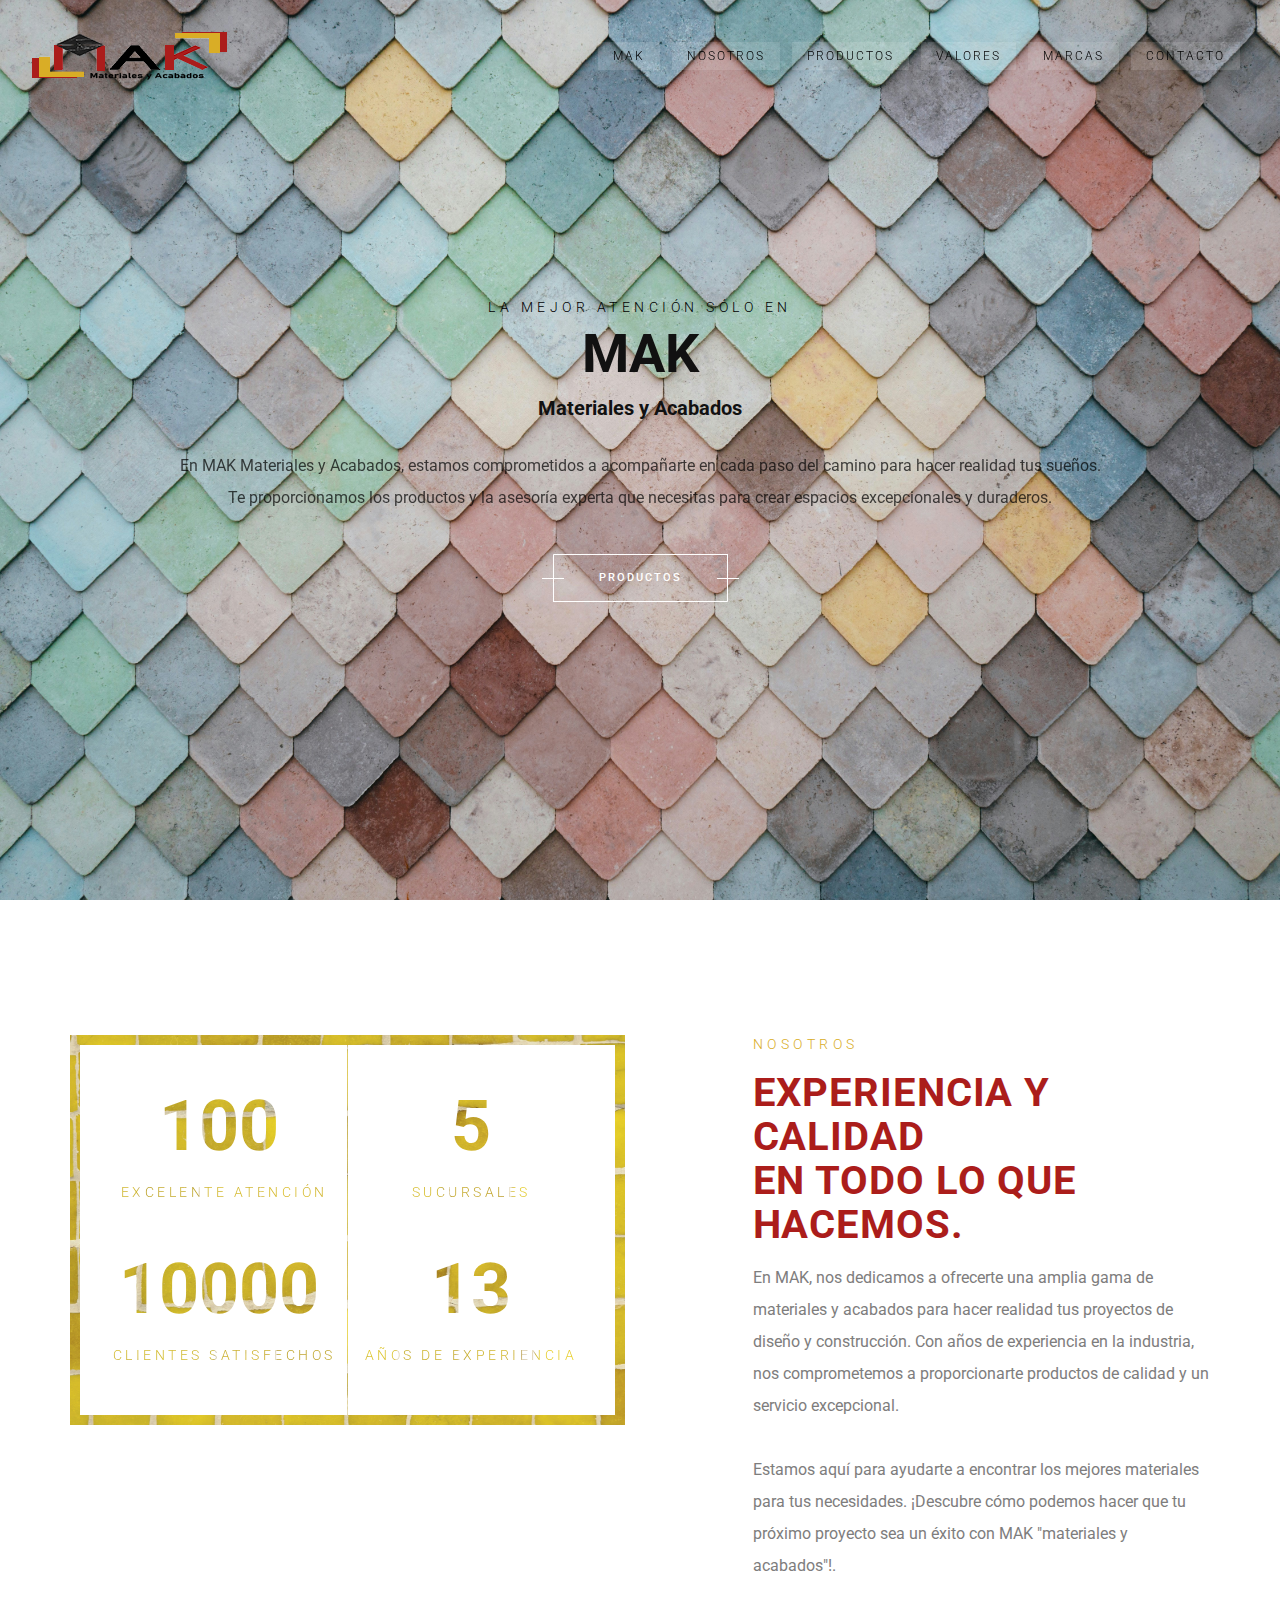
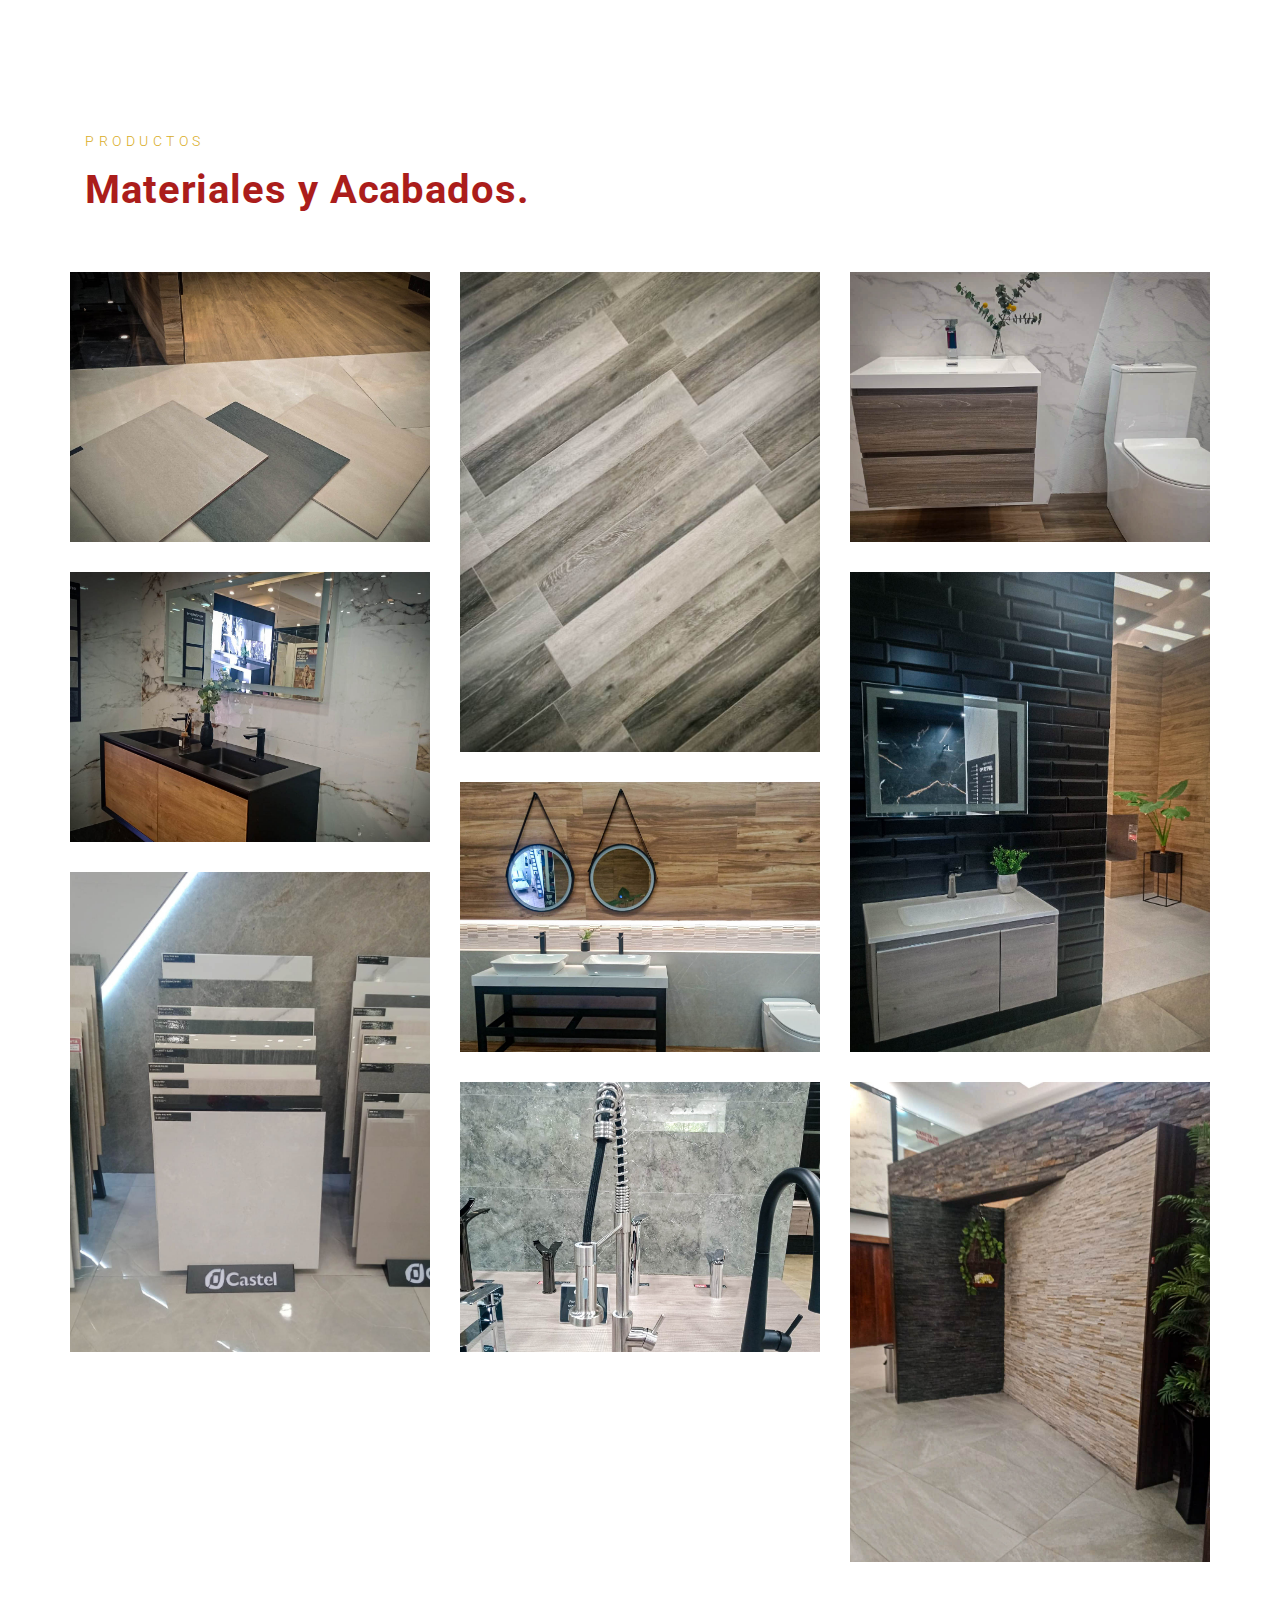
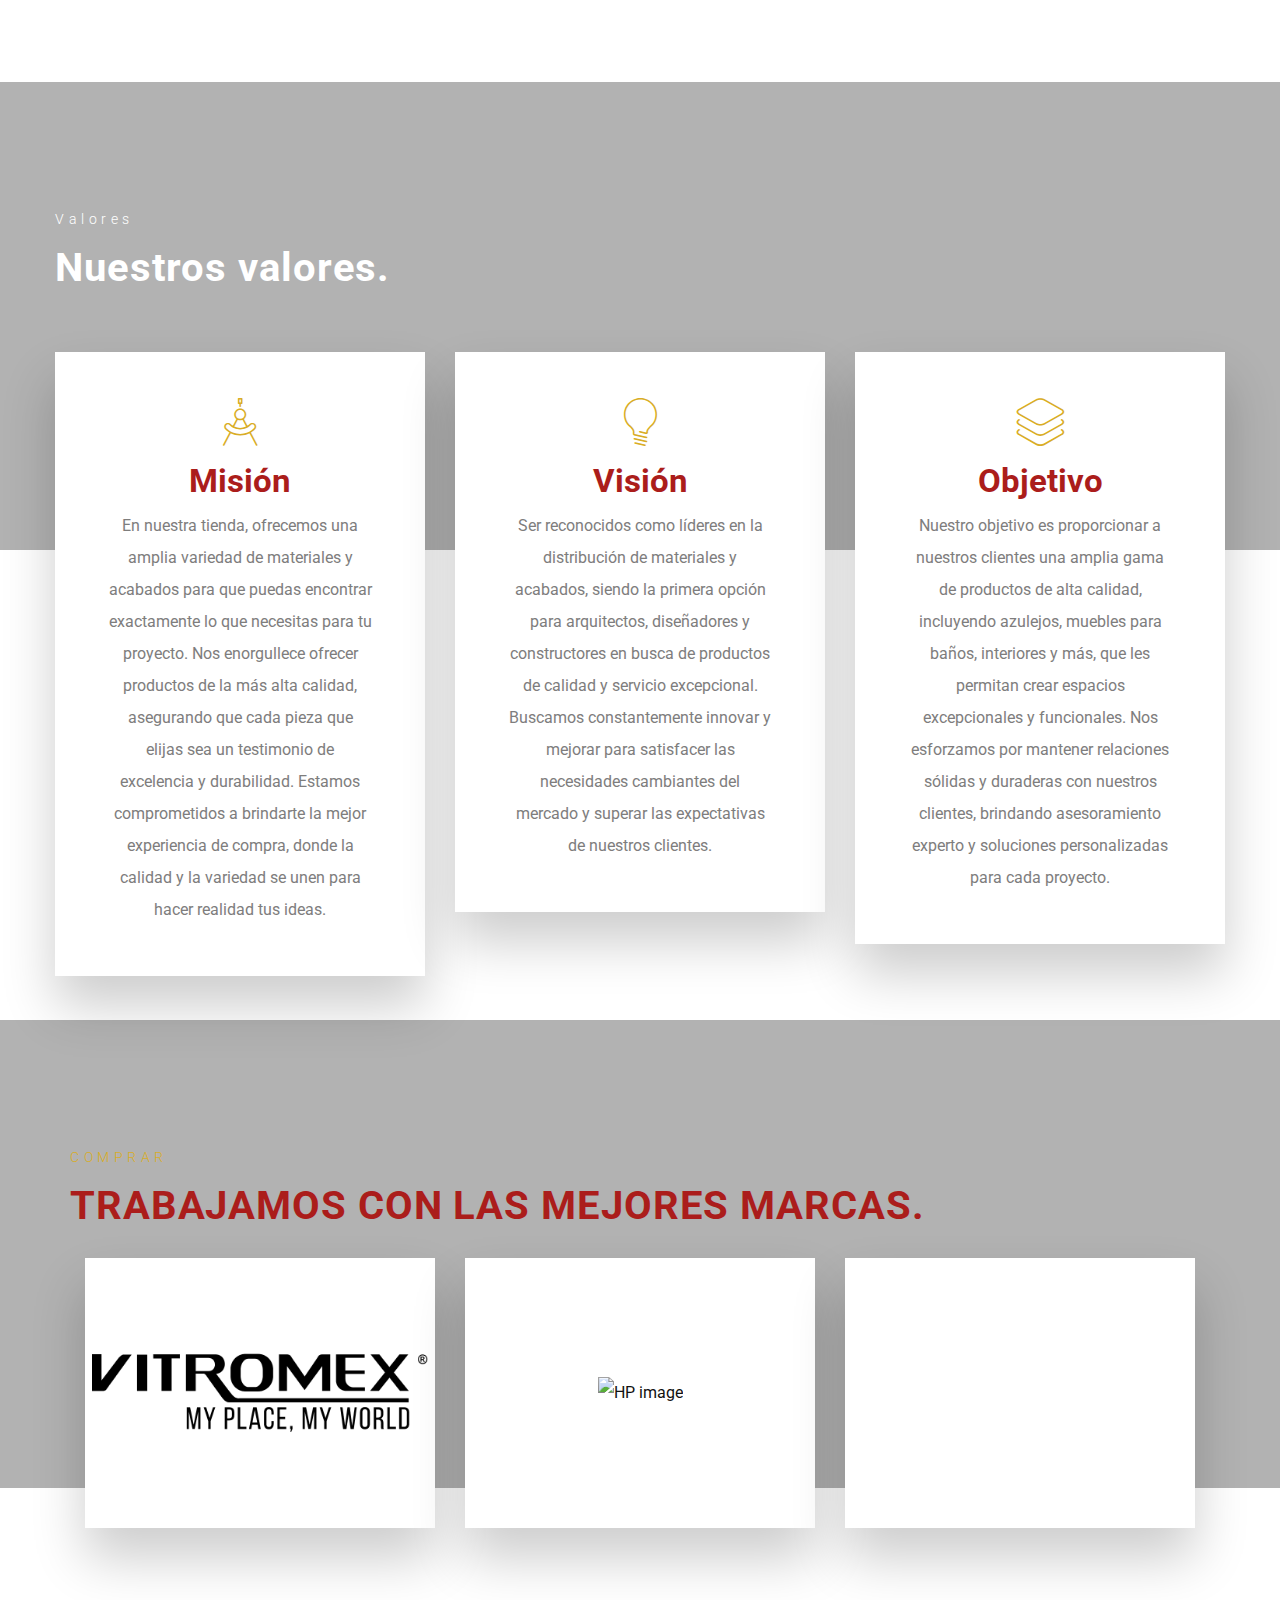
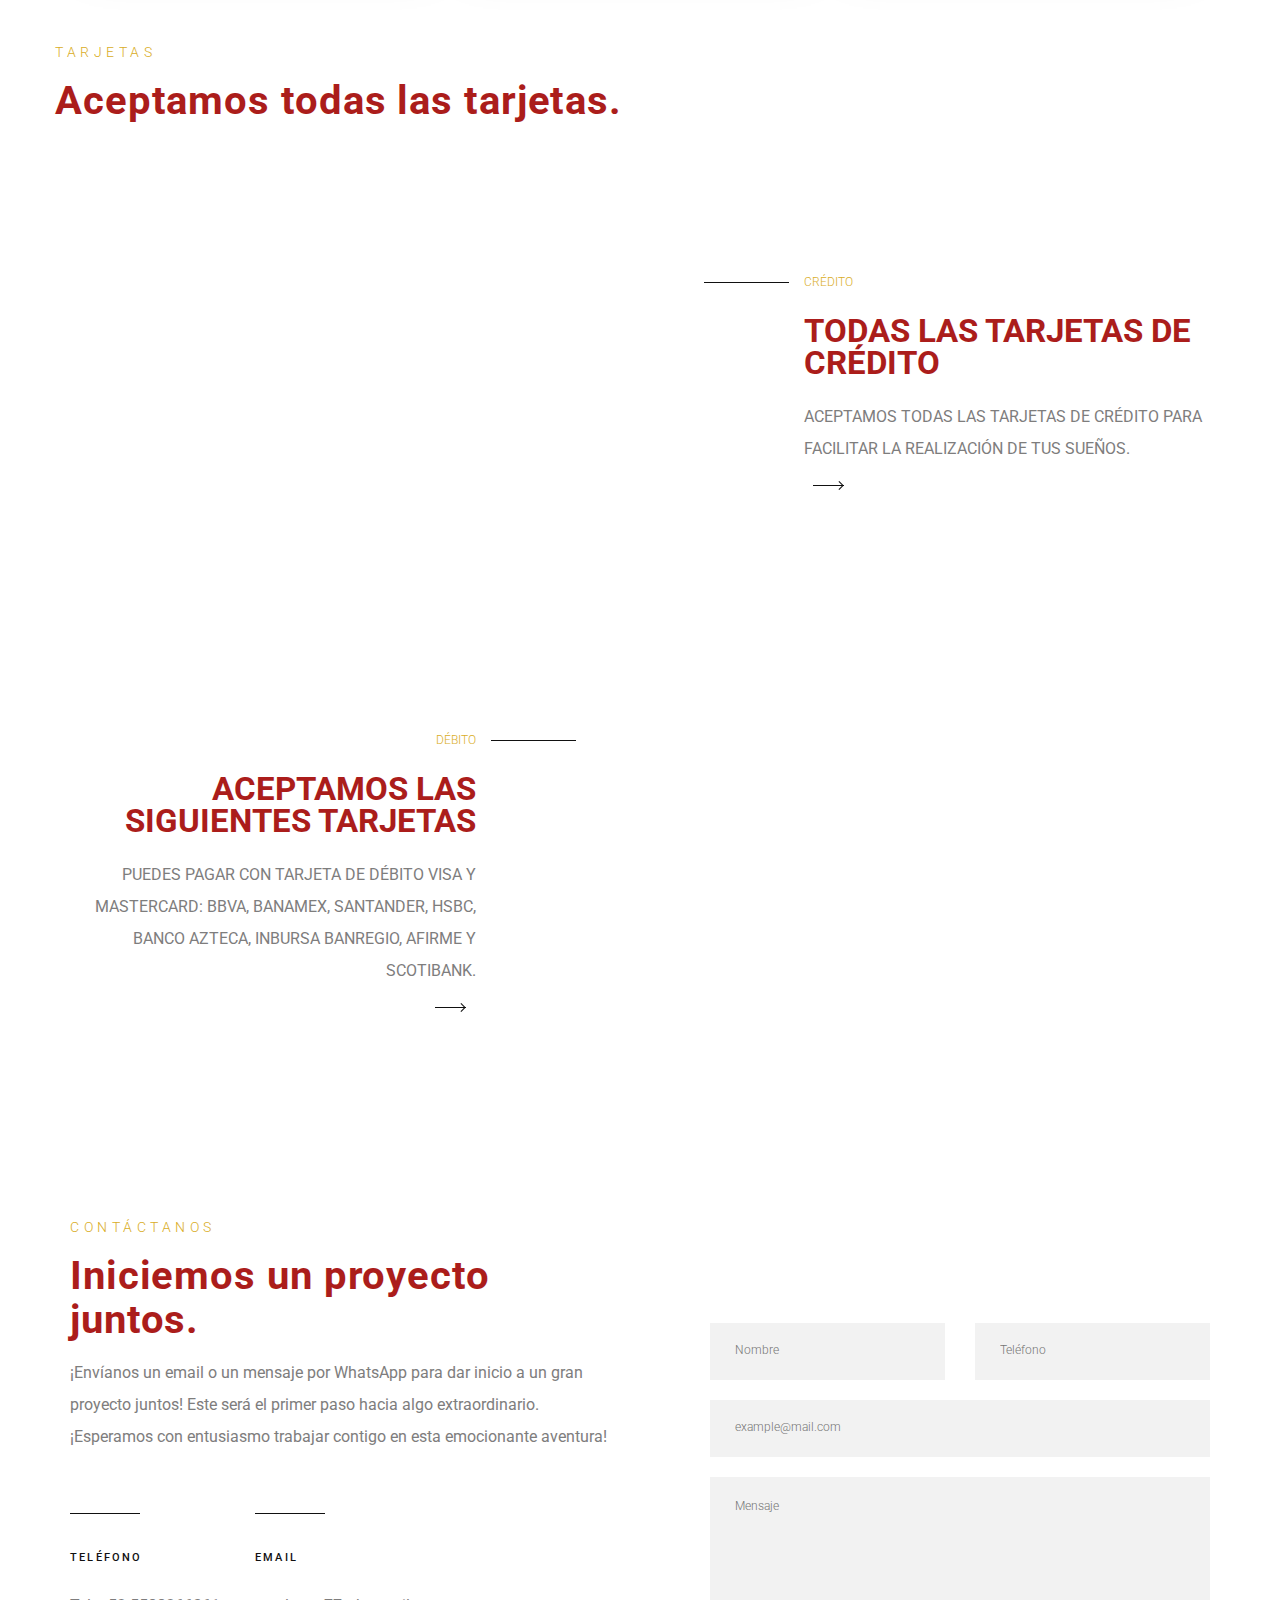
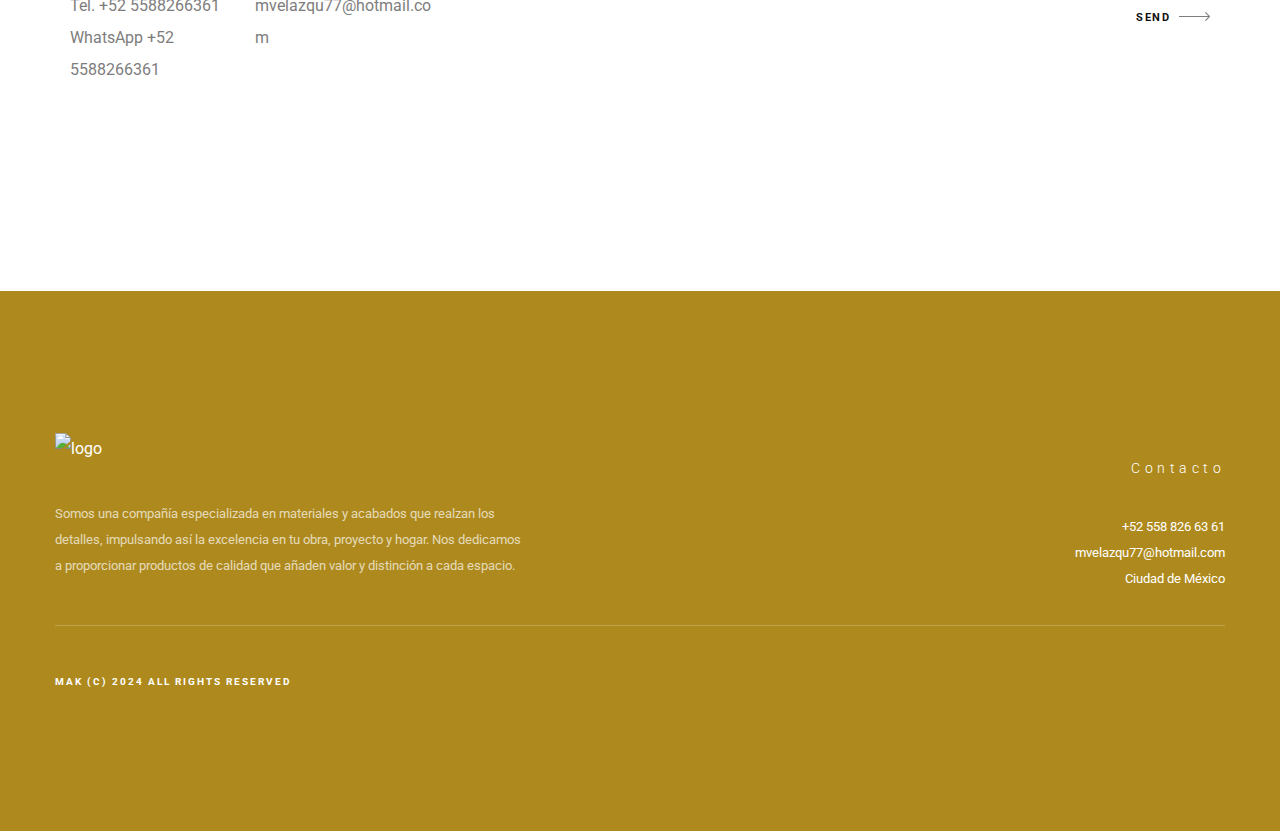
==== index.html @ 2cfd5d4b "contacto" ====
<!DOCTYPE html>
<html lang="en">

<head>
    <meta charset="utf-8" />
    <meta http-equiv="X-UA-Compatible" content="IE=edge">
    <title>MAK &#8211; Materiales y Acabados </title>
    <meta name="viewport" content="width=device-width, initial-scale=1">
    <meta name="format-detection" content="telephone=no" />
    <link rel="icon" href="img/logo32x32.ico" type="image/x-icon">

    <link rel="stylesheet" href="https://fonts.googleapis.com/css?family=Roboto:100,300,400,500,700">
    <link rel="stylesheet" href="css/swiper.min.css">
    <link rel="stylesheet" href="css/slick.min.css">
    <link rel="stylesheet" href="css/magnific-popup.css">
    <link rel="stylesheet" href="font-awesome/css/font-awesome.min.css">
    <link rel="stylesheet" href="css/et-line-font.css">
    <link rel="stylesheet" href="css/before-after.min.css">
    <link rel="stylesheet" href="css/bootstrap.min.css">
    <link rel="stylesheet" href="css/unit-test.css">
    <link rel="stylesheet" href="css/style.css?v=9">

</head>

<body>

    <!--PRELOADER-->
    <div class="prague-loader">
        <div class="prague-loader-wrapper">
            <div class="prague-loader-bar">
                MAK
            </div>
        </div>
    </div>
    <!--/PRELOADER-->

    <!--HEADER-->
    <header class="prague-header simple sticky-menu sticky-mobile-menu dark ">

        <div class="prague-logo">
            <a href="index.html">
                <img src="img/logo.png" class="image_logo" alt="logo image" /> </a>
        </div>

        <div class="prague-header-wrapper">

            <div class="prague-navigation">
                <div class="pargue-navigation-wrapper">
                    <div class="prague-navigation-inner">


                        <nav>
                            <ul class="main-menu">
                                <li id="menu-item-2317" class="menu-item menu-item-type-custom menu-item-object-custom current-menu-ancestor current-menu-parent menu-item-has-children"><a
                                        href="index.html">MAK</a>
                                    
                                </li>
                                <li id="menu-item-2310" class="menu-item menu-item-type-custom menu-item-object-custom menu-item-has-children "><a
                                        href="#nosotros">Nosotros</a>
                                    
                                </li>
                                <li id="menu-item-2311" class="menu-item menu-item-type-custom menu-item-object-custom menu-item-has-children "><a
                                        href="#productos">Productos</a>
                                    
                                </li>
                                <li id="menu-item-2316" class="menu-item menu-item-type-custom menu-item-object-custom menu-item-has-children"><a
                                        href="#valores">Valores</a>
                                    
                                </li>
                                <li id="menu-item-2433" class="menu-item menu-item-type-post_type menu-item-object-page menu-item-has-children "><a
                                        href="#marcas">Marcas</a>
                                    
                                </li>
                                <li id="menu-item-2445" class="menu-item menu-item-type-post_type menu-item-object-page menu-item-has-children "><a
                                        href="#contacto">Contacto</a>
                                    
                                </li>
                            </ul>
                        </nav>

                    </div>
                </div>
            </div>


            <!-- mobile icon -->
            <div hidden class="prague-nav-menu-icon">
                <a href="#">
                    <i></i>
                </a>
            </div>


           

        </div>
    </header>
    <!-- END HEADER -->

    <!--/MAIN BODY-->
    <div class="container-fluid no-padd">
        <div class="col-xs-12 no-padd">
            <div class="container-fluid top-banner no-padd  big fullheight light">

                <img src="img/Azulejos/Reveladas/a1.jpg" class="s-img-switch">
                
                <div class="content">
                    <div class="prague-svg-animation-text"></div>
                    <div class="subtitle" style="color: #000; background-color: (255,255,255,.07);">LA MEJOR ATENCIÓN SÓLO EN</div>
                    
                        
                        <h1>MAK</h1>                        
                        <h4>Materiales y Acabados</h4>
                    <div class="description">
                        <p style="color: #000;">
                            En MAK Materiales y Acabados, estamos comprometidos a acompañarte en cada paso del camino para hacer realidad tus sueños.</p>
                        <p style="color: #000;">Te proporcionamos los productos y 
                            la asesoría experta que necesitas para crear espacios excepcionales y duraderos.</p>
                    </div>
                    <a href="#productos" class="a-btn creative" target=" _blank">
                        <span class="a-btn-line "></span>PRODUCTOS</a>
                </div>
                <div class="top-banner-cursor"></div>
            </div>
        </div>
    </div>

    <div id="nosotros" class="container no-padd">
        <div class="row-fluid  margin-lg-70t">
            <div class="wpb_column vc_column_container no-padd col-sm-10 col-lg-6 col-md-offset-0 col-md-6 col-sm-offset-1 col-xs-12  margin-lg-65t margin-sm-0t">
                <div class="vc_column-inner no-padd-md">
                    <div class="prague-counter  multi_item no-figure">

                        <div class="figures ">
                            <!-- triangle -->
                        </div>

                        <div class="counter-outer" style="padding:10px;">

                            <img src="img/Azulejos/amarillo.jpg" alt="numbers photo" class="prague-counter-img s-img-switch">

                            <div class="numbers">
                                <svg>
                                    <defs>
                                        <mask id="coming_mask_0" x="0" y="0">
                                            <rect class="coming-alpha" x="0" y="0" width="100%" height="100%"></rect>
                                            <text class="count number" x="52%" y="47%" text-anchor="middle"
                                                alignment-baseline="middle">100</text>
                                            <text class="count title" x="54%" y="80%" text-anchor="middle"
                                                alignment-baseline="middle">EXCELENTE ATENCIÓN</text>
                                        </mask>
                                    </defs>
                                    <rect style="-webkit-mask: url(#coming_mask_0); mask: url(#coming_mask_0);" class="base"
                                        x="0" y="0" width="100%" height="100%"></rect>
                                </svg>
                                <svg>
                                    <defs>
                                        <mask id="coming_mask_1" x="0" y="0">
                                            <rect class="coming-alpha" x="0" y="0" width="100%" height="100%"></rect>
                                            <text class="count number" x="46%" y="47%" text-anchor="middle"
                                                alignment-baseline="middle">5</text>
                                            <text class="count title" x="46%" y="80%" text-anchor="middle"
                                                alignment-baseline="middle">SUCURSALES</text>
                                        </mask>
                                    </defs>
                                    <rect style="-webkit-mask: url(#coming_mask_1); mask: url(#coming_mask_1);" class="base"
                                        x="0" y="0" width="100%" height="100%"></rect>
                                </svg>
                                <svg>
                                    <defs>
                                        <mask id="coming_mask_2" x="0" y="0">
                                            <rect class="coming-alpha" x="0" y="0" width="100%" height="100%"></rect>
                                            <text class="count number" x="52%" y="35%" text-anchor="middle"
                                                alignment-baseline="middle">10000</text>
                                            <text class="count title" x="54%" y="68%" text-anchor="middle"
                                                alignment-baseline="middle">CLIENTES SATISFECHOS</text>
                                        </mask>
                                    </defs>
                                    <rect style="-webkit-mask: url(#coming_mask_2); mask: url(#coming_mask_2);" class="base"
                                        x="0" y="0" width="100%" height="100%"></rect>
                                </svg>
                                <svg>
                                    <defs>
                                        <mask id="coming_mask_3" x="0" y="0">
                                            <rect class="coming-alpha" x="0" y="0" width="100%" height="100%"></rect>
                                            <text class="count number" x="46%" y="35%" text-anchor="middle"
                                                alignment-baseline="middle">13</text>
                                            <text class="count title" x="46%" y="68%" text-anchor="middle"
                                                alignment-baseline="middle">AÑOS DE EXPERIENCIA</text>
                                        </mask>
                                    </defs>
                                    <rect style="-webkit-mask: url(#coming_mask_3); mask: url(#coming_mask_3);" class="base"
                                        x="0" y="0" width="100%" height="100%"></rect>
                                </svg>


                            </div>

                        </div>
                    </div>
                </div>
            </div>
            <div class="no-padd  padding-sm-60b col-sm-12 col-lg-offset-1 col-lg-5 col-md-offset-0 col-md-6 col-xs-12  margin-sm-20t">
                <div class="vc_column-inner no-padd-md">
                    <div class="heading  left dark">

                        <div class="subtitle" style="color: #d9ad26;">NOSOTROS</div>
                        <h2 class="title" style="color: #ab1d1b;">EXPERIENCIA Y CALIDAD<br />
                            EN TODO LO QUE HACEMOS.</h2>
                        <div class="content ">
                            <p>En MAK, nos dedicamos a ofrecerte una amplia gama de materiales y 
                                acabados para hacer realidad tus proyectos de diseño y construcción. 
                                Con años de experiencia en la industria, nos comprometemos a proporcionarte productos de calidad y un servicio excepcional. 
                            </p>
                            <p>Estamos aquí para ayudarte a encontrar los mejores materiales para tus necesidades. 
                                ¡Descubre cómo podemos hacer que tu próximo proyecto sea un éxito con 
                                MAK "materiales y acabados"!.</p>
                        </div>
                    </div>
                    
                    
                </div>
            </div>
        </div>
        <div class="row-fluid  margin-lg-55t no-padd-md">
            <div class=" margin-lg-55t col-sm-12 margin-lg-30b ">
                <div class=" no-padd">
                    <div class="heading  left dark">

                        <div class="subtitle" style="color: #d9ad26;">PRODUCTOS</div>
                        <h2 class="title" style="color: #ab1d1b;">Materiales y Acabados.</h2>
                    </div>
                </div>
            </div>
        </div>
        <div  class="row-fluid  margin-lg-35t margin-sm-20t">
            <div class="wpb_column vc_column_container col-sm-12 no-padd">
                <div class="vc_column-inner ">
                    <div data-unique-key="14ad5b356d917aa464e6341724c17a46" class="js-load-more" data-start-page="1"
                        data-max-page="4" data-next-link="creative-banner/page/2.html">
                        <div class="row prague_masonry prague_count_col3 prague_gap_col15  no-footer-content prague-load-wrapper"
                            data-columns="prague_count_col3" data-gap="prague_gap_col15">
                            <div class="portfolio-item-wrapp">
                                <div class="portfolio-item">
                                    <div id="productos" class="project-masonry-wrapper">
                                        <a class="project-masonry-item-img-link" href="" target="_self">

                                            <img width="768" height="492" src="img/Azulejos/Reveladas/2.jpg"
                                                class="s-img-switch wp-post-image" alt="yabroudi-villa image"
                                                data-s-hidden="true" data-s-sibling="true" />
                                            <div class="project-masonry-item-img"></div>

                                            <div class="project-masonry-item-content">

                                                <h4 class="project-masonry-item-title">Azulejos</h4>
                                                <div class="project-masonry-item-category">Vitromex</div>

                                            </div>
                                        </a>
                                    </div>
                                </div>
                            </div>
                            <div class="portfolio-item-wrapp column_paralax">
                                <div class="portfolio-item">
                                    <div class="project-masonry-wrapper">
                                        <a class="project-masonry-item-img-link" href="" target="_self">

                                            <img width="768" height="512" src="img/Azulejos/Reveladas/5.jpg"
                                                class="s-img-switch wp-post-image" alt="yabroudi-villa-2" data-s-hidden="true"
                                                data-s-sibling="true" />
                                            <div class="project-masonry-item-img"></div>

                                            <div class="project-masonry-item-content">

                                                <h4 class="project-masonry-item-title">Piso</h4>
                                                <div class="project-masonry-item-category">Vitromex</div>

                                            </div>
                                        </a>
                                    </div>
                                </div>
                            </div>
                            <div class="portfolio-item-wrapp">
                                <div class="portfolio-item">
                                    <div class="project-masonry-wrapper">
                                        <a class="project-masonry-item-img-link" href=""
                                            target="_self">

                                            <img width="768" height="461" src="img/Azulejos/Reveladas/7.jpg"
                                                class="s-img-switch wp-post-image" alt="velinston-apartments image"
                                                data-s-hidden="true" data-s-sibling="true" />
                                            <div class="project-masonry-item-img"></div>

                                            <div class="project-masonry-item-content">

                                                <h4 class="project-masonry-item-title">Muebles</h4>
                                                <div class="project-masonry-item-category">Daltile México</div>

                                            </div>
                                        </a>
                                    </div>
                                </div>
                            </div>
                            <div class="portfolio-item-wrapp">
                                <div class="portfolio-item">
                                    <div class="project-masonry-wrapper">
                                        <a class="project-masonry-item-img-link" href="" target="_self">

                                            <img width="768" height="450" src="img/Azulejos/Reveladas/11.jpg"
                                                class="s-img-switch wp-post-image" alt="veilstone-house image"
                                                data-s-hidden="true" data-s-sibling="true" />
                                            <div class="project-masonry-item-img"></div>

                                            <div class="project-masonry-item-content">

                                                <h4 class="project-masonry-item-title">Loseta Pared</h4>
                                                <div class="project-masonry-item-category">Daltile México</div>

                                            </div>
                                        </a>
                                    </div>
                                </div>
                            </div>
                            <div class="portfolio-item-wrapp column_paralax">
                                <div class="portfolio-item">
                                    <div class="project-masonry-wrapper">
                                        <a class="project-masonry-item-img-link" href=""
                                            target="_self">

                                            <img width="768" height="697" src="img/Azulejos/Reveladas/22.jpg"
                                                class="s-img-switch wp-post-image" alt="tycoon-office-interior-design image"
                                                data-s-hidden="true" data-s-sibling="true" />
                                            <div class="project-masonry-item-img"></div>

                                            <div class="project-masonry-item-content">

                                                <h4 class="project-masonry-item-title">Muebles baño</h4>
                                                <div class="project-masonry-item-category">Castel</div>
                                            </div>
                                        </a>
                                    </div>
                                </div>
                            </div>
                            <div class="portfolio-item-wrapp">
                                <div class="portfolio-item">
                                    <div class="project-masonry-wrapper">
                                        <a class="project-masonry-item-img-link" href="" target="_self">

                                            <img width="768" height="419" src="img/Azulejos/Reveladas/30.jpg"
                                                class="s-img-switch wp-post-image" alt="stone-krow-house image"
                                                data-s-hidden="true" data-s-sibling="true" />
                                            <div class="project-masonry-item-img"></div>

                                            <div class="project-masonry-item-content">

                                                <h4 class="project-masonry-item-title">Muebles baño</h4>
                                                <div class="project-masonry-item-category">Castel</div>

                                            </div>
                                        </a>
                                    </div>
                                </div>
                            </div>
                            <div class="portfolio-item-wrapp">
                                <div class="portfolio-item">
                                    <div class="project-masonry-wrapper">
                                        <a class="project-masonry-item-img-link" href="" target="_self">

                                            <img width="768" height="457" src="img/Azulejos/Reveladas/28.jpg"
                                                class="s-img-switch wp-post-image" alt="seascape-villa-3 image"
                                                data-s-hidden="true" data-s-sibling="true" />
                                            <div class="project-masonry-item-img"></div>

                                            <div class="project-masonry-item-content">

                                                <h4 class="project-masonry-item-title">Loseta</h4>
                                                <div class="project-masonry-item-category">Vitromex</div>

                                            </div>
                                        </a>
                                    </div>
                                </div>
                            </div>
                            <div class="portfolio-item-wrapp column_paralax">
                                <div class="portfolio-item">
                                    <div class="project-masonry-wrapper">
                                        <a class="project-masonry-item-img-link" href="" target="_self">

                                            <img width="768" height="512" src="img/Azulejos/Reveladas/27.jpg"
                                                class="s-img-switch wp-post-image" alt="seascape-villa image"
                                                data-s-hidden="true" data-s-sibling="true" />
                                            <div class="project-masonry-item-img"></div>

                                            <div class="project-masonry-item-content">

                                                <h4 class="project-masonry-item-title">Loseta</h4>
                                                <div class="project-masonry-item-category">Castel</div>

                                            </div>
                                        </a>
                                    </div>
                                </div>
                            </div>
                            <div class="portfolio-item-wrapp">
                                <div class="portfolio-item">
                                    <div class="project-masonry-wrapper">
                                        <a class="project-masonry-item-img-link" href="" target="_self">

                                            <img width="768" height="534" src="img/Azulejos/Reveladas/31.jpg"
                                                class="s-img-switch wp-post-image" alt="seascape-villa-2 image"
                                                data-s-hidden="true" data-s-sibling="true" />
                                            <div class="project-masonry-item-img"></div>

                                            <div class="project-masonry-item-content">

                                                <h4 class="project-masonry-item-title">Llaves</h4>
                                                <div class="project-masonry-item-category">Castel</div>

                                            </div>
                                        </a>
                                    </div>
                                </div>
                            </div>
                        </div>
                    </div>
                </div>
            </div>
        </div>
    </div>

    <div id="valores" class="row-fluid row-no-padding margin-lg-90t margin-xs-15t">
        <div class="no-padd col-sm-12 ">
            <div class="column-inner ">
                <div class="prague-shortcode-parent ">
                    <div class="prague-shortcode-parent-img">
                        <span class="overlay"></span>
                        <img src="#" data-lazy-src="img/Azulejos/bbb.jpg" class="s-img-switch"
                            alt="middle-banner image" />
                    </div>

                    <div class="prague-shortcode-content-wrapp">
                        <div class="prague-shortcode-heading  light left">
                            <div class="parent-subtitle" >Valores</div>

                            <h2 class="parent-title">Nuestros valores.</h2>
                        </div>

                        <div data-unique-key="0bf3c8aa9017e52dd041b7e2c3327621" class="js-load-more" data-start-page="1"
                            data-max-page="2" data-next-link="onepage-home.html">
                            <div class="row prague_services prague_count_col3 prague_gap_col15  no-footer-content prague-load-wrapper"
                                data-columns="prague_count_col3" data-gap="prague_gap_col15">
                                <div class="portfolio-item-wrapp prague_filter_class">
                                    <div class="portfolio-item">

                                        <div class="prague-services-wrapper">
                                            <span style="color: #d9ad26;" class="services-item-icon icon-circle-compass"></span>

                                            <h3 class="services-item-title" style="color: #ab1d1b;">Misión</h3>
                                            <div class="services-item-description">
                                                <p>En nuestra tienda, ofrecemos una amplia variedad de materiales y acabados 
                                                    para que puedas encontrar exactamente lo que necesitas para tu proyecto. 
                                                    Nos enorgullece ofrecer productos de la más alta calidad, asegurando que cada pieza que 
                                                    elijas sea un testimonio de excelencia y durabilidad. Estamos comprometidos a brindarte 
                                                    la mejor experiencia de compra, donde la calidad y la variedad se unen para hacer realidad tus ideas.</p>
                                            </div>

                                            

                                        </div>

                                    </div>
                                </div>
                                <div class="portfolio-item-wrapp prague_filter_class  p_f_f9e81a7 column_paralax">
                                    <div class="portfolio-item">

                                        <div class="prague-services-wrapper">
                                            <span style="color: #d9ad26;" class="services-item-icon icon-lightbulb"></span>

                                            <h3 class="services-item-title" style="color: #ab1d1b;">Visión</h3>
                                            <div class="services-item-description">
                                                <p>Ser reconocidos como líderes en la distribución de materiales y acabados, siendo la 
                                                    primera opción para arquitectos, diseñadores y constructores en busca de productos de 
                                                    calidad y servicio excepcional. Buscamos constantemente innovar y mejorar para satisfacer 
                                                    las necesidades cambiantes del mercado y superar las expectativas de nuestros clientes.</p>
                                            </div>

                                            

                                        </div>

                                    </div>
                                </div>
                                <div class="portfolio-item-wrapp prague_filter_class  p_f_f9e81a7">
                                    <div class="portfolio-item">

                                        <div class="prague-services-wrapper">
                                            <span style="color: #d9ad26;" class="services-item-icon icon-layers"></span>

                                            <h3 class="services-item-title" style="color: #ab1d1b;">Objetivo</h3>
                                            <div class="services-item-description">
                                                <p>Nuestro objetivo es proporcionar a nuestros clientes una amplia gama de 
                                                    productos de alta calidad, incluyendo azulejos, muebles para baños, interiores 
                                                    y más, que les permitan crear espacios excepcionales y funcionales. Nos esforzamos 
                                                    por mantener relaciones sólidas y duraderas con nuestros clientes, brindando 
                                                    asesoramiento experto y soluciones personalizadas para cada proyecto.</p>
                                            </div>

                                            

                                        </div>

                                    </div>
                                </div>
                            </div>


                        </div>
                    </div>

                </div>
            </div>
        </div>
    </div>


    <div  class="row-fluid row-no-padding  margin-lg-105t margin-sm-50t margin-md-0b">
        <div class="col-sm-12 no-padd">
            <div class="column-inner">
                <div id="marcas" class="prague-shortcode-parent ">
                    <div class="prague-shortcode-parent-img">
                        <span class="overlay"></span>
                        <img src="#" data-lazy-src="img/Azulejos/final.jpg" class="s-img-switch"
                            alt="" />
                    </div>

                    <div  class="prague-shortcode-content-wrapp vc_column-inner no-padd-small no-padd-md">
                        <div class="prague-shortcode-heading  light left">
                            <div class="parent-subtitle " style="color: #d9ad26;">COMPRAR</div>

                            <h2 class="parent-title" style="color: #ab1d1b;">TRABAJAMOS CON LAS MEJORES MARCAS.</h2>
                        </div>

                        <div class="row-fluid ">
                            <div class="col-sm-6 col-md-4 no-padd-small">
                                <div class="prague-clients-wrapper ">
                                    <img class="prague-clients-logo" src="img/Azulejos/Reveladas/vitromex.png" alt="">
                                    <div class="prague-clients-overlay"></div>
                                    <div class="vertical-align prague-clients-link">
                                        
                                    </div>
                                </div>
                            </div>
                            <div class="col-sm-6 col-md-4 no-padd-small">
                                <div class="prague-clients-wrapper ">
                                    <img class="prague-clients-logo" src="#" data-lazy-src="img/Azulejos/Reveladas/logoD.jpg"
                                        alt="HP image">
                                    <div class="prague-clients-overlay"></div>
                                    <div class="vertical-align prague-clients-link">
                                        
                                    </div>
                                </div>
                            </div>
                            <div class=" col-sm-6 col-md-4 no-padd-small">
                                <div class="prague-clients-wrapper ">
                                    <img class="prague-clients-logo" src="#" data-lazy-src="img/Azulejos/Reveladas/castel.png"
                                        alt="">
                                    <div class="prague-clients-overlay"></div>
                                    <div class="vertical-align prague-clients-link">
                                        
                                    </div>
                                </div>
                            </div>
                            
                        </div>
                    </div>

                </div>
            </div>
        </div>
    </div>


    <div class="margin-lg-20t margin-sm-30t">
        <div class="container">
            <div class="row">

                <div class="column colum-container col-sm-12 no-padd margin-lg-20b">
                    <div class="heading  left dark">

                        <div class="subtitle " style="color: #d9ad26;">TARJETAS</div>
                        <h2 class="title" style="color: #ab1d1b;">Aceptamos todas las tarjetas.</h2>
                    </div>
                </div>

                <div class="no-padd-left no-padd-right margin-lg-20t">
                    <div class="wrapper">
                        <div data-unique-key="139714cb2b9c35c987d2544328454258" class="js-load-more" data-start-page="1"
                            data-max-page="5" data-next-link="http://prague.loc/page/2/">
                            <div class="row prague_list prague_count_col1 prague_gap_col10  no-footer-content no-figure prague-load-wrapper"
                                data-columns="prague_count_col1" data-gap="prague_gap_col10">
                                <div class="project-list-item">
                                    <div class="project-list-outer">

                                        <div class="project-list-wrapper">

                                            <div class="project-list-img">
                                                <img src="#" data-lazy-src="img/Azulejos/CREDITO.png" class="s-img-switch"
                                                    alt="seascape-villa image" />
                                            </div>

                                            <div class="project-list-content">

                                                <div class="project-list-category" style="color: #d9ad26;">CRÉDITO</div>
                                                <h3 class="project-list-title"><a target="_self" style="color: #ab1d1b;">TODAS LAS TARJETAS DE CRÉDITO</a></h3>
                                                <div class="project-list-excerpt">
                                                    <p>ACEPTAMOS TODAS LAS TARJETAS DE CRÉDITO PARA FACILITAR LA REALIZACIÓN DE TUS SUEÑOS.</p>
                                                </div>
                                                <a class="project-list-link a-btn-arrow-2"
                                                    target="_self">
                                                    <span class="arrow-right"></span>
                                                    </a>
                                            </div>
                                        </div>
                                    </div>
                                </div>
                                <div class="project-list-item  column_paralax">
                                    <div class="project-list-outer">

                                        <div class="project-list-wrapper">

                                            <div class="project-list-img">
                                                <img src="#" data-lazy-src="img/Azulejos/DEBITO.png"
                                                    class="s-img-switch" alt="european-lard-station image" />
                                            </div>

                                            <div class="project-list-content">

                                                <div class="project-list-category" style="color: #d9ad26;">DÉBITO</div>


                                                <h3 class="project-list-title"><a 
                                                        target="_self" style="color: #ab1d1b;">ACEPTAMOS LAS SIGUIENTES TARJETAS</a></h3>
                                                <div class="project-list-excerpt">
                                                    <p>PUEDES PAGAR CON TARJETA DE DÉBITO VISA Y MASTERCARD: BBVA, BANAMEX, SANTANDER, HSBC, BANCO AZTECA, INBURSA
                                                        BANREGIO, AFIRME Y SCOTIBANK.</p>

                                                </div>

                                                <a  class="project-list-link a-btn-arrow-2"
                                                    target="_self">
                                                    <span class="arrow-right"></span>
                                                    </a>

                                            </div>
                                        </div>
                                    </div>
                                </div>
                               
                                
                               
                               
                            </div>
                        </div>
                    </div>
                </div>
            </div>
        </div>
    </div>


    <div  class="container no-padd padding margin-lg-165b margin-sm-70b ">
        <div class="row-fluid margin-md-0t margin-sm-20t">
            <div class="vc_column-inner no-padd-md col-sm-12 col-lg-offset-0 col-lg-6 col-md-offset-0 col-md-6 col-sm-offset-0 col-xs-12">
                <div id="contacto" class="heading  left dark">

                    <div class="subtitle " style="color: #d9ad26;">CONTÁCTANOS</div>
                    <h2 class="title" style="color: #ab1d1b;">Iniciemos un proyecto juntos.</h2>
                    <div class="content">
                        <p>¡Envíanos un email o un mensaje por WhatsApp para dar inicio a un gran proyecto juntos! Este será el primer paso hacia algo extraordinario. ¡Esperamos con entusiasmo trabajar contigo en esta emocionante aventura!</p>
                    </div>
                </div>
                <div class="row-fluid vc_custom_1488483852815">
                    <div class="col-sm-4 no-padd">
                        <div class="column-inner">
                            <div class="adddress-block  ">

                                <div class="address-block-outer">
                                    <span class="separator"></span>

                                    <h4 class="address-title">TELÉFONO</h4>

                                    <p><a href="tel:+525588266361">Tel. +52 5588266361</a><br />
                                        <a href="https://wa.me/5588266361?text=Me%20interesa%20comprar%20en%20MAK">WhatsApp +52 5588266361</a></p>
                                </div>
                            </div>
                        </div>
                    </div>
                </div>
                <div class="col-sm-4 no-padd">
                    <div class="adddress-block  ">

                        <div class="address-block-outer">
                            <span class="separator"></span>

                            <h4 class="address-title">EMAIL</h4>


                            <p><a href="mailto:mvelazqu77@hotmail.com">mvelazqu77@hotmail.com</a><br />
                            </p>
                        </div>
                    </div>
                </div>
                
            </div>
        </div>


        <div class="vc_column_container col-sm-12 col-md-6 col-xs-12  margin-lg-170t margin-sm-40t no-padd">
            <div class="vc_column-inner no-padd-md">
                <div class="prague-formidable  vc_formidable">
                    <div class="frm_forms  with_frm_style frm_style_formidable-style-2-2" id="frm_form_3_container">
                        <form enctype="multipart/form-data" method="post" class="frm-show-form contact-us-form" id="form_jgd6s">
                            <div class="frm_form_fields ">
                                <fieldset>
                                    <div class="frm_fields_container margin-md-0b">
                                        <input type="hidden" name="frm_action" value="create" />
                                        <input type="hidden" name="form_id" value="3" />
                                        <input type="hidden" name="frm_hide_fields_3" id="frm_hide_fields_3" value="" />
                                        <input type="hidden" name="form_key" value="jgd6s" />
                                        <input type="hidden" name="item_meta[0]" value="" />
                                        <input type="hidden" id="frm_submit_entry_3" name="frm_submit_entry_3" value="ff0424ceb3" /><input
                                            type="hidden" name="_wp_http_referer" value="/onepage-home/" />

                                        <div class="row">
                                            <div class="col-md-6 col-sm-6">
                                                <div id="frm_field_15_container" class="frm_form_field form-field  frm_required_field frm_none_container">

                                                    <input type="text" id="field_tgfdg" name="item_meta[15]" value=""
                                                        placeholder="Nombre" data-reqmsg="This field cannot be blank."
                                                        data-invmsg="Name is invalid" />


                                                </div>
                                            </div>
                                            <div class="col-md-6 col-sm-6">
                                                <div id="frm_field_16_container" class="frm_form_field form-field  frm_none_container">
                                                    <input type="text" id="field_4bs9q" name="item_meta[16]" value=""
                                                        placeholder="Teléfono" data-invmsg="Phone is invalid" />


                                                </div>
                                            </div>
                                        </div>
                                        <div id="frm_field_17_container" class="frm_form_field form-field  frm_required_field frm_none_container">
                                            <input type="email" id="field_1ghyp" name="item_meta[17]" value=""
                                                placeholder="example@mail.com" data-reqmsg="This field cannot be blank."
                                                data-invmsg="Email Address is invalid" />


                                        </div>
                                        <div id="frm_field_18_container" class="frm_form_field form-field  frm_none_container">
                                            <textarea name="item_meta[18]" id="field_jy2v2" rows="5" placeholder="Mensaje"
                                                data-invmsg="Paragraph Text is invalid"></textarea>

                                        </div>
                                        <input type="hidden" name="item_key" value="" />
                                        <div class="frm_submit">


                                            <input type="submit" value="Send" />
                                            <span class="arrow-right"></span>

                                        </div>
                                    </div>
                                </fieldset>
                            </div>
                        </form>
                    </div>
                </div>
            </div>
        </div>
    </div>



    <!--/MAIN BODY-->
    <!-- START FOOTER -->
    <footer id="" class="prague-footer default">

        <img src="#" data-lazy-src="img/home/ffa51a33625455.56b20f01c3608.jpg" class="s-img-switch" alt="footer banner" />
        <div class="footer-content-outer">
            <div class="footer-top-content">
                <div class="prague-footer-main-block">
                    <div class="prague-logo">
                        <a href="index.html">
                            <img src="#" data-lazy-src="img/logo.png" class="attachment-full size-full" alt="logo" />
                        </a>
                    </div>

                    <div class="footer-main-content">
                        <p>Somos una compañía especializada en materiales y acabados que realzan los detalles, impulsando así la excelencia en tu obra, proyecto y hogar. Nos dedicamos a proporcionar productos de calidad que añaden valor y distinción a cada espacio.</p>
                    </div>

                </div>
                <div class="prague-footer-info-block">

                    <h6 class="footer-info-block-title">Contacto</h6>

                    <div class="footer-info-block-content">
                        <p><a href="tel: 5588266361">+52 558 826 63 61</a></p>
                        <p><a href="mailto:mvelazqu77@hotmail.com">mvelazqu77@hotmail.com</a></p>
                        <p>Ciudad de México</p>
                    </div>

                </div>
            </div>
            <div class="footer-bottom-content">

                <!-- Footer copyright -->
                <div class="footer-copyright">
                    <p>MAK (C) 2024 ALL RIGHTS RESERVED</p>
                </div>
                <!-- End footer copyright -->

                <div hidden class="prague-social-nav">

                    <ul hidden class="social-content">
                        
                        <li>
                            <a target="_blank" href="https://twitter.com/foxthemes_offic">
                                <i aria-hidden="true" class="fa fa-twitter"></i>
                            </a>
                        </li>
                        <li>
                            <a target="_blank" href="https://www.facebook.com/foxthemes.page/">
                                <i aria-hidden="true" class="fa fa-facebook"></i>
                            </a>
                        </li>
                        <li>
                            <a target="_blank" href="https://www.pinterest.com/foxthemes/">
                                <i aria-hidden="true" class="fa fa-pinterest-p"></i>
                            </a>
                        </li>
                    </ul>

                </div>

            </div>
        </div>

    </footer>
    <!--/END FOOTER-->




    <script src="js/jquery.js"></script>
    <script src="js/isotope.pkgd.min.js"></script>
    <script src="js/tweenMax.min.js"></script>
    <script src="js/hammer.min.js"></script>
    <script src="js/foxlazy.min.js"></script>
    <script src="js/jquery.magnific-popup.min.js"></script>
    <script src="js/all.js"></script>

</body>

</html>
---- css/et-line-font.css ----
@font-face {
	font-family: 'et-line';
	src:url('../font/et-line.eot');
	src:url('../font/et-line.eot?#iefix') format('embedded-opentype'),
		url('../font/et-line.woff') format('woff'),
		url('../font/et-line.ttf') format('truetype'),
		url('../font/et-line.svg#et-line') format('svg');
	font-weight: normal;
	font-style: normal;
}

/* Use the following CSS code if you want to use data attributes for inserting your icons */
[data-icon]:before {
	font-family: 'et-line';
	content: attr(data-icon);
	speak: none;
	font-weight: normal;
	font-variant: normal;
	text-transform: none;
	line-height: 1;
	-webkit-font-smoothing: antialiased;
	-moz-osx-font-smoothing: grayscale;
	display:inline-block;
}

/* Use the following CSS code if you want to have a class per icon */
/*
Instead of a list of all class selectors,
you can use the generic selector below, but it's slower:
[class*="icon-"] {
*/
.icon-mobile, .icon-laptop, .icon-desktop, .icon-tablet, .icon-phone, .icon-document, .icon-documents, .icon-search, .icon-clipboard, .icon-newspaper, .icon-notebook, .icon-book-open, .icon-browser, .icon-calendar, .icon-presentation, .icon-picture, .icon-pictures, .icon-video, .icon-camera, .icon-printer, .icon-toolbox, .icon-briefcase, .icon-wallet, .icon-gift, .icon-bargraph, .icon-grid, .icon-expand, .icon-focus, .icon-edit, .icon-adjustments, .icon-ribbon, .icon-hourglass, .icon-lock, .icon-megaphone, .icon-shield, .icon-trophy, .icon-flag, .icon-map, .icon-puzzle, .icon-basket, .icon-envelope, .icon-streetsign, .icon-telescope, .icon-gears, .icon-key, .icon-paperclip, .icon-attachment, .icon-pricetags, .icon-lightbulb, .icon-layers, .icon-pencil, .icon-tools, .icon-tools-2, .icon-scissors, .icon-paintbrush, .icon-magnifying-glass, .icon-circle-compass, .icon-linegraph, .icon-mic, .icon-strategy, .icon-beaker, .icon-caution, .icon-recycle, .icon-anchor, .icon-profile-male, .icon-profile-female, .icon-bike, .icon-wine, .icon-hotairballoon, .icon-globe, .icon-genius, .icon-map-pin, .icon-dial, .icon-chat, .icon-heart, .icon-cloud, .icon-upload, .icon-download, .icon-target, .icon-hazardous, .icon-piechart, .icon-speedometer, .icon-global, .icon-compass, .icon-lifesaver, .icon-clock, .icon-aperture, .icon-quote, .icon-scope, .icon-alarmclock, .icon-refresh, .icon-happy, .icon-sad, .icon-facebook, .icon-twitter, .icon-googleplus, .icon-rss, .icon-tumblr, .icon-linkedin, .icon-dribbble {
	font-family: 'et-line';
	speak: none;
	font-style: normal;
	font-weight: normal;
	font-variant: normal;
	text-transform: none;
	line-height: 1;
	-webkit-font-smoothing: antialiased;
	-moz-osx-font-smoothing: grayscale;
	display:inline-block;
}
.icon-mobile:before {
	content: "\e000";
}
.icon-laptop:before {
	content: "\e001";
}
.icon-desktop:before {
	content: "\e002";
}
.icon-tablet:before {
	content: "\e003";
}
.icon-phone:before {
	content: "\e004";
}
.icon-document:before {
	content: "\e005";
}
.icon-documents:before {
	content: "\e006";
}
.icon-search:before {
	content: "\e007";
}
.icon-clipboard:before {
	content: "\e008";
}
.icon-newspaper:before {
	content: "\e009";
}
.icon-notebook:before {
	content: "\e00a";
}
.icon-book-open:before {
	content: "\e00b";
}
.icon-browser:before {
	content: "\e00c";
}
.icon-calendar:before {
	content: "\e00d";
}
.icon-presentation:before {
	content: "\e00e";
}
.icon-picture:before {
	content: "\e00f";
}
.icon-pictures:before {
	content: "\e010";
}
.icon-video:before {
	content: "\e011";
}
.icon-camera:before {
	content: "\e012";
}
.icon-printer:before {
	content: "\e013";
}
.icon-toolbox:before {
	content: "\e014";
}
.icon-briefcase:before {
	content: "\e015";
}
.icon-wallet:before {
	content: "\e016";
}
.icon-gift:before {
	content: "\e017";
}
.icon-bargraph:before {
	content: "\e018";
}
.icon-grid:before {
	content: "\e019";
}
.icon-expand:before {
	content: "\e01a";
}
.icon-focus:before {
	content: "\e01b";
}
.icon-edit:before {
	content: "\e01c";
}
.icon-adjustments:before {
	content: "\e01d";
}
.icon-ribbon:before {
	content: "\e01e";
}
.icon-hourglass:before {
	content: "\e01f";
}
.icon-lock:before {
	content: "\e020";
}
.icon-megaphone:before {
	content: "\e021";
}
.icon-shield:before {
	content: "\e022";
}
.icon-trophy:before {
	content: "\e023";
}
.icon-flag:before {
	content: "\e024";
}
.icon-map:before {
	content: "\e025";
}
.icon-puzzle:before {
	content: "\e026";
}
.icon-basket:before {
	content: "\e027";
}
.icon-envelope:before {
	content: "\e028";
}
.icon-streetsign:before {
	content: "\e029";
}
.icon-telescope:before {
	content: "\e02a";
}
.icon-gears:before {
	content: "\e02b";
}
.icon-key:before {
	content: "\e02c";
}
.icon-paperclip:before {
	content: "\e02d";
}
.icon-attachment:before {
	content: "\e02e";
}
.icon-pricetags:before {
	content: "\e02f";
}
.icon-lightbulb:before {
	content: "\e030";
}
.icon-layers:before {
	content: "\e031";
}
.icon-pencil:before {
	content: "\e032";
}
.icon-tools:before {
	content: "\e033";
}
.icon-tools-2:before {
	content: "\e034";
}
.icon-scissors:before {
	content: "\e035";
}
.icon-paintbrush:before {
	content: "\e036";
}
.icon-magnifying-glass:before {
	content: "\e037";
}
.icon-circle-compass:before {
	content: "\e038";
}
.icon-linegraph:before {
	content: "\e039";
}
.icon-mic:before {
	content: "\e03a";
}
.icon-strategy:before {
	content: "\e03b";
}
.icon-beaker:before {
	content: "\e03c";
}
.icon-caution:before {
	content: "\e03d";
}
.icon-recycle:before {
	content: "\e03e";
}
.icon-anchor:before {
	content: "\e03f";
}
.icon-profile-male:before {
	content: "\e040";
}
.icon-profile-female:before {
	content: "\e041";
}
.icon-bike:before {
	content: "\e042";
}
.icon-wine:before {
	content: "\e043";
}
.icon-hotairballoon:before {
	content: "\e044";
}
.icon-globe:before {
	content: "\e045";
}
.icon-genius:before {
	content: "\e046";
}
.icon-map-pin:before {
	content: "\e047";
}
.icon-dial:before {
	content: "\e048";
}
.icon-chat:before {
	content: "\e049";
}
.icon-heart:before {
	content: "\e04a";
}
.icon-cloud:before {
	content: "\e04b";
}
.icon-upload:before {
	content: "\e04c";
}
.icon-download:before {
	content: "\e04d";
}
.icon-target:before {
	content: "\e04e";
}
.icon-hazardous:before {
	content: "\e04f";
}
.icon-piechart:before {
	content: "\e050";
}
.icon-speedometer:before {
	content: "\e051";
}
.icon-global:before {
	content: "\e052";
}
.icon-compass:before {
	content: "\e053";
}
.icon-lifesaver:before {
	content: "\e054";
}
.icon-clock:before {
	content: "\e055";
}
.icon-aperture:before {
	content: "\e056";
}
.icon-quote:before {
	content: "\e057";
}
.icon-scope:before {
	content: "\e058";
}
.icon-alarmclock:before {
	content: "\e059";
}
.icon-refresh:before {
	content: "\e05a";
}
.icon-happy:before {
	content: "\e05b";
}
.icon-sad:before {
	content: "\e05c";
}
.icon-facebook:before {
	content: "\e05d";
}
.icon-twitter:before {
	content: "\e05e";
}
.icon-googleplus:before {
	content: "\e05f";
}
.icon-rss:before {
	content: "\e060";
}
.icon-tumblr:before {
	content: "\e061";
}
.icon-linkedin:before {
	content: "\e062";
}
.icon-dribbble:before {
	content: "\e063";
}
---- css/before-after.min.css ----
.ba-slider{position:relative;overflow:hidden}.ba-slider img{width:100%;display:block}.ba-slider .resize{position:absolute;top:0;left:0;height:100%;width:50%;overflow:hidden}.ba-slider .handle{position:absolute;left:50%;top:0;bottom:0;width:4px;margin-left:-2px;background:rgba(0,0,0,.5);cursor:ew-resize}.ba-slider .handle:after{position:absolute;top:50%;width:64px;height:64px;margin:-32px 0 0 -32px;content:'\21d4';color:#fff;font-weight:700;font-size:36px;text-align:center;line-height:64px;background:#ffb800;border:1px solid #e6a600;border-radius:50%;transition:all .3s ease;box-shadow:0 2px 6px rgba(0,0,0,.3),inset 0 2px 0 rgba(255,255,255,.5),inset 0 60px 50px -30px #ffd466}.ba-slider .handle.draggable:after{width:48px;height:48px;margin:-24px 0 0 -24px;line-height:50px;font-size:30px}
---- css/unit-test.css ----
* {
	font-size: 16px;
    line-height: 32px;
    font-weight: 400;
	-ms-word-wrap: break-word;
	word-wrap: break-word;
}

h1 {
	font-size: 32px;
}
h2 {
	font-size: 28px;
}
h3 {
	font-size: 23px;
}
h4 {
	font-size: 19px;
}
h5 {
	font-size: 19px;
}
h6 {
	font-size: 19px;
}
h1, h2, h3, h4, h5, h6 {
	margin: 10px 0;
}

blockquote {
	border: 0 solid #111111;
	border-left-width: 4px;
	color: #111111;
	font-size: 19px;
	font-style: italic;
	line-height: 1.4;
	margin: 0 0 25px;
	padding: 0 0 0 24px;
}
blockquote:before, blockquote:after {
	content: '';
	display: table;
}
blockquote:after {
	clear: both;
}
blockquote p {
	margin-bottom: 15px;
}
blockquote>:last-child {
	margin-bottom: 0;
}
q:before, q:after {
	content: '';
}
blockquote, q {
	quotes: none;
}
blockquote > ul {
	margin-left: 15px;
}

dfn, cite, em, i {
	font-style: italic;
}

table {
	border-collapse: separate;
	border-spacing: 0;
	border-width: 1px 0 0 1px;
	margin: 0 0 25px;
	table-layout: fixed;
	width: 100%;
}
table, th, td {
	border: 1px solid #cccccc;
}
th, td {
	padding: 7px;
}
th {
	border-width: 0 1px 1px 0;
	font-weight: 700;
}
caption, th, td {
	font-weight: normal;
	text-align: left;
}
td {
	border-width: 0 1px 1px 0;
}

dl {
	margin: 0 0 25px;
}
dt {
	font-weight: 700;
	color: #111111;
}
dd {
	margin: 0 0 20px;
}

ul {
	list-style: disc;
}
ul, ol {
	margin: 10px 0;
	padding: 0;
}
li>ul, li>ol {
	margin-left: 15px;
	margin-bottom: 0;
}
ol {
	list-style: decimal;
}

address {
	font-style: italic;
	margin: 0 0 25px;
}

abbr[title] {
	border-bottom: 1px dotted;
}
abbr, acronym {
	border-bottom: 1px dotted #111111;
	cursor: help;
}

b, strong {
	font-weight: 700;
}

big {
	font-size: 125%;
}

code, kbd {
	color: #ffffff;
	background-color: #111111;
	padding: 2px 4px;
}
code, kbd, tt, var, samp, pre {
	font-family: Inconsolata,monospace;
}

del {
	opacity: 0.8;
}

mark, ins {
	background: #007acc;
	color: #ffffff;
	padding: 2px 4px;
	text-decoration: none;
}

pre {
	border: 1px solid #cccccc;
	background-color: #f5f5f5;
	color: #111111;
	font-size: 16px;
	line-height: 1.3;
	margin: 0 0 25px;
	max-width: 100%;
	overflow: auto;
	padding: 28px;
	white-space: pre-wrap;
	word-wrap: break-word;
}

sub {
	bottom: -3px;
}
sub, sup {
	font-size: 75%;
	line-height: 0;
	position: relative;
	vertical-align: baseline;
}
sup {
	top: -6px;
}

.aligncenter {
	clear: both;
	display: block;
	margin: 0 auto 25px;
}
.alignleft {
	float: left;
	margin: 6px 25px 25px 0;
}
.alignright {
	float: right;
	margin: 6px 0 25px 25px;
}

img {
	height: auto;
	max-width: 100%;
	vertical-align: middle;
}
img {
	border: 0;
}

.wp-caption {
	margin-bottom: 25px;
	max-width: 100%;
}
.wp-caption img[class*="wp-image-"] {
	display: block;
	margin: 0;
}
.wp-caption .wp-caption-text {
	color: #7e7d7d;
	font-size: 13px;
	font-style: italic;
	line-height: 1.6;
	padding-top: 7px;
}

.page-links {
	clear: both;
	font-family: Montserrat,"Helvetica Neue",sans-serif;
	margin: 0 0 25px;
}
.page-links a, .page-links>span {
	border: 1px solid #d1d1d1;
	border-radius: 2px;
	display: inline-block;
	font-size: 13px;
	height: 22px;
	line-height: 22px;
	margin-right: 4px;
	text-align: center;
	width: 24px;
}
.page-links>.page-links-title {
	border: 0;
	color: #1a1a1a;
	height: auto;
	margin: 0; 
	padding-right: 8px;
	width: auto;
}
.page-links a {
	background-color: #1a1a1a;
	border-color: #1a1a1a;
	color: #fff;
}
.says, .screen-reader-text {
	clip: rect(1px,1px,1px,1px);
	height: 1px;
	overflow: hidden;
	position: absolute!important;
	width: 1px;
	word-wrap: normal!important;
}

input[type="text"],
input[type="email"],
input[type="url"],
input[type="password"],
input[type="search"],
input[type="tel"],
input[type="number"],
textarea {
	background: #f2f2f2;
	border: none;
	border-bottom: 1px solid transparent;
	border-radius: 0;
	color: rgba(17, 17, 17, 0.5);
	padding: 16px 25px;
	width: 100%;
	margin-bottom: 20px;
}
input[type="text"]:focus,
input[type="email"]:focus,
input[type="url"]:focus,
input[type="password"]:focus,
input[type="search"]:focus,
input[type="tel"]:focus,
input[type="number"]:focus,
textarea:focus {
	outline: none;
}
textarea {
	overflow: auto;
	vertical-align: top;
	resize: none;
}

button,
button[disabled]:hover,
button[disabled]:focus,
input[type="button"],
input[type="button"][disabled]:hover,
input[type="button"][disabled]:focus,
input[type="reset"],
input[type="reset"][disabled]:hover,
input[type="reset"][disabled]:focus,
input[type="submit"],
input[type="submit"][disabled]:hover,
input[type="submit"][disabled]:focus {
	background: #1a1a1a;
	border: 0;
	border-radius: 2px;
	color: #fff;
	font-family: Montserrat,"Helvetica Neue",sans-serif;
	font-weight: 700;
	line-height: 1;
	padding: 13.5px 14px 12.5px;
	text-transform: uppercase;
}
button, html input[type="button"], input[type="reset"], input[type="submit"] {
	-webkit-appearance: button;
	cursor: pointer;
}

.post-password-form {margin-bottom: 25px;}
.post-password-form label {
	color: #686868;
	display: block;
	font-family: Montserrat,"Helvetica Neue",sans-serif;
	font-size: 13px;
	letter-spacing: 1px;
	line-height: 21px;
	margin-bottom: 22px;
	text-transform: uppercase;
}
.post-password-form button, input, select, textarea {
	max-width: 100%;
	margin: 0;
}
.post-password-form input[type="password"] {
	background: #f7f7f7;
	border: 1px solid #d1d1d1;
	border-radius: 2px;
	color: #686868;
	padding: 10px 7px;
	width: 100%;
	margin-top: 7px;
}
.post-password-form input[type="submit"] {
	background: #1a1a1a;
	border: 0;
	border-radius: 2px;
	color: #fff;
	font-family: Montserrat,"Helvetica Neue",sans-serif;
	font-weight: 700;
	letter-spacing: .75px;
	line-height: 1;
	padding: 13.5px 14px 12.5px;
	text-transform: uppercase;
}

.comment-list {list-style: none; margin: 0;}
.comment-content h1:first-child,
.comment-content h2:first-child,
.comment-content h3:first-child,
.comment-content h4:first-child,
.comment-content h5:first-child,
.comment-content h6:first-child {
	margin-top: 0;
}

blockquote em, blockquote i, blockquote cite {
	font-style: normal;
}
blockquote cite, blockquote small {
	color: #1a1a1a;
	display: block;
	font-size: 16px;
	line-height: 1.75;
}
blockquote cite:before, blockquote small:before {
	content: "\2014\00a0";
}

.comment-list .children > li {padding-left: 25px;}

.gallery-item {
	display: inline-block;
	max-width: 33.33%;
	padding: 0 7px 14px;
	text-align: center;
	vertical-align: top;
	width: 100%;
}
figure {
	margin: 0;
}
.gallery-icon img {
	margin: 0 auto;
}
.gallery-caption {
	color: #7e7d7d;
	display: block;
	font-size: 13px;
	font-style: italic;
	line-height: 21px;
	padding-top: 7px;
}
.gallery-columns-1 .gallery-item {
	max-width: 100%;
}
.gallery-columns-2 .gallery-item {
	max-width: 50%;
}
.gallery-columns-4 .gallery-item {
	max-width: 25%;
}
.gallery-columns-5 .gallery-item {
	max-width: 20%;
}
.gallery-columns-6 .gallery-item {
	max-width: 16.66%;
}
.gallery-columns-7 .gallery-item {
	max-width: 14.28%;
}
.gallery-columns-8 .gallery-item {
	max-width: 12.5%;
}
.gallery-columns-9 .gallery-item {
	max-width: 11.111111%;
}

embed, iframe, object, video {
	margin-bottom: 25px;
	max-width: 100%;
	vertical-align: middle;
}
.mejs-container span {
	font-size: inherit;
	line-height: inherit;
}
.entry-content blockquote:not(.alignleft):not(.alignright),
.entry-summary blockquote, .comment-content blockquote {
	margin-left: -25px;
}
.entry-content>:last-child, .entry-summary>:last-child,
body:not(.search-results) .entry-summary>:last-child,
.page-content>:last-child, .comment-content>:last-child,
.textwidget>:last-child {
	margin-bottom: 0;
}

.widget li > ul, .widget li > ol {
	margin-bottom: 0;
	margin-left: 20px;
}

.tagcloud a {
	border: 1px solid #d1d1d1;
	border-radius: 2px;
	display: inline-block;
	font-family: Montserrat,"Helvetica Neue",sans-serif;
	line-height: 1;
	margin: 0 3px 7px 0;
	padding: 7px 6px 6px;
}

.bypostauthor {
	font-family: inherit;
}
.sticky .prague-blog-grid-wrapper {
	background-color: #f2f2f2;
}
.sticky .blog-grid-post-title:before {
	content: '\f249';
	display: inline-block;
    font-family: 'FontAwesome';
    margin-right: 8px;
}
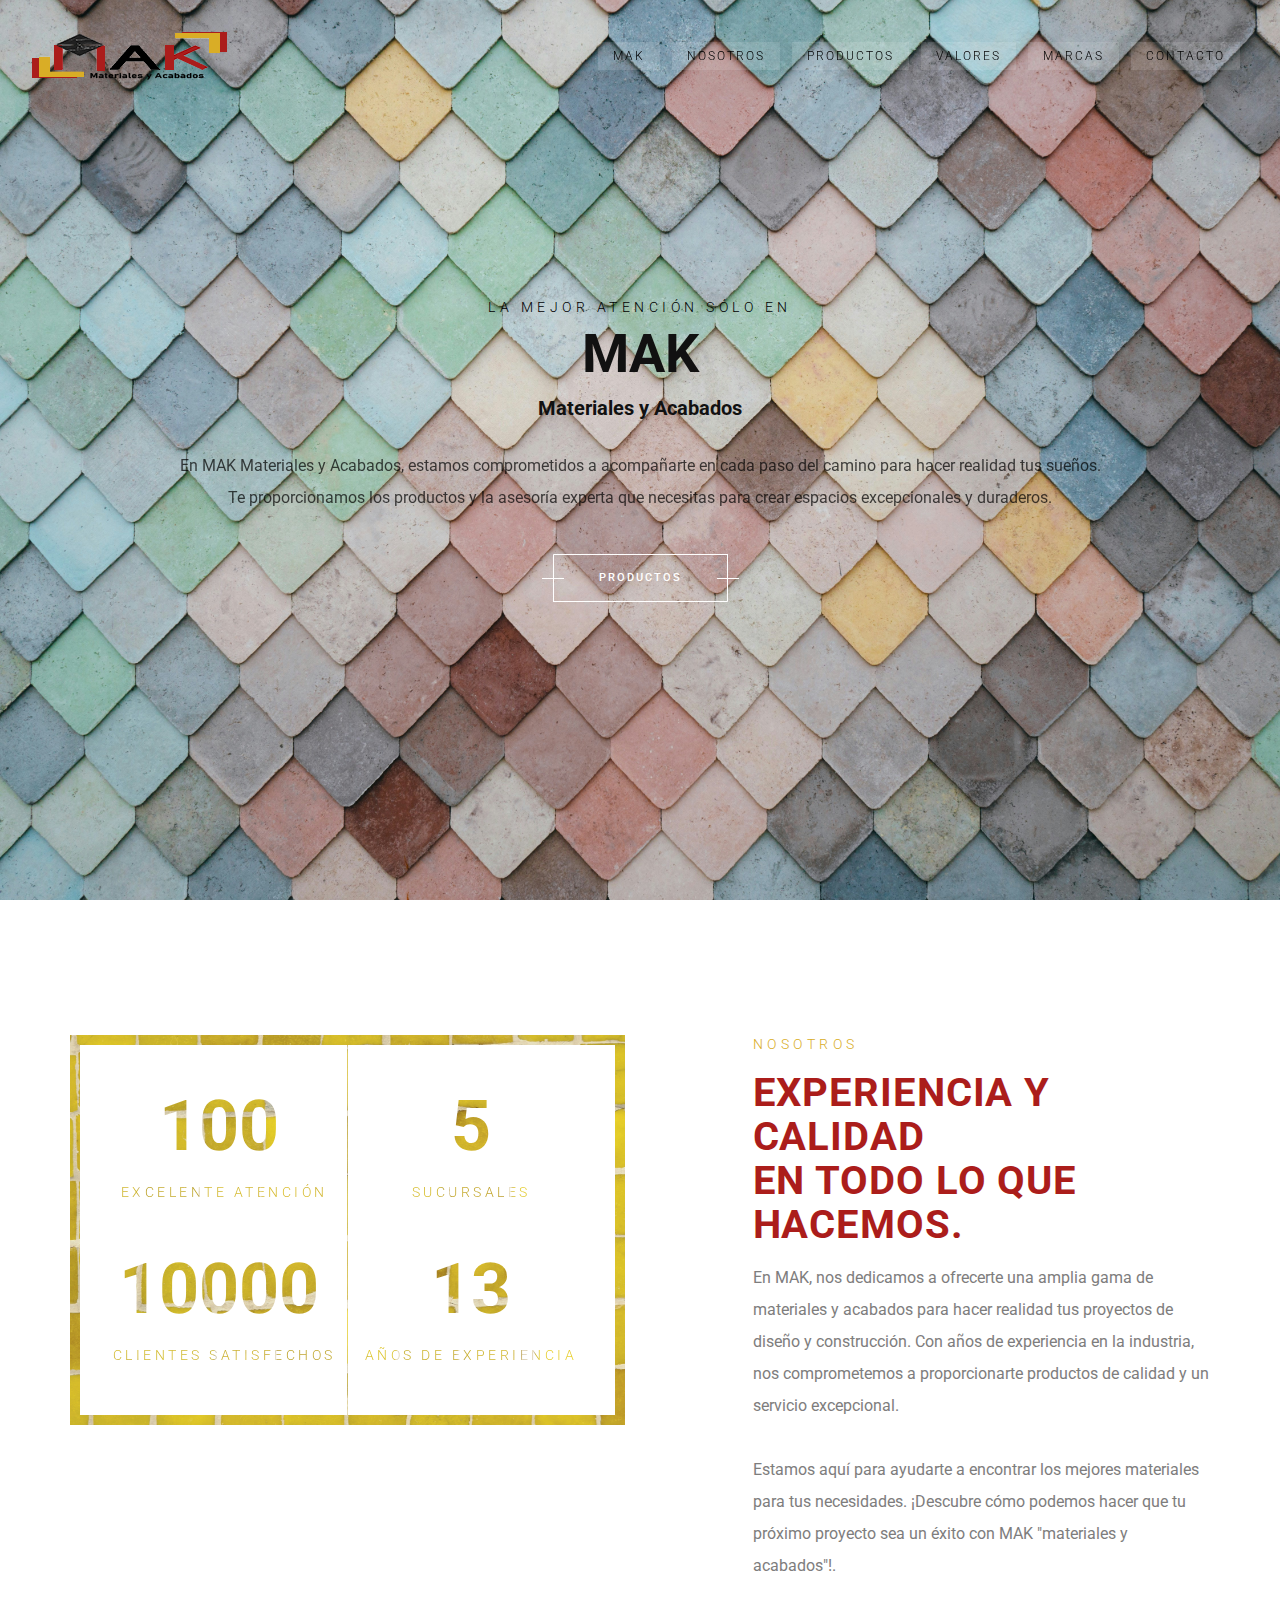
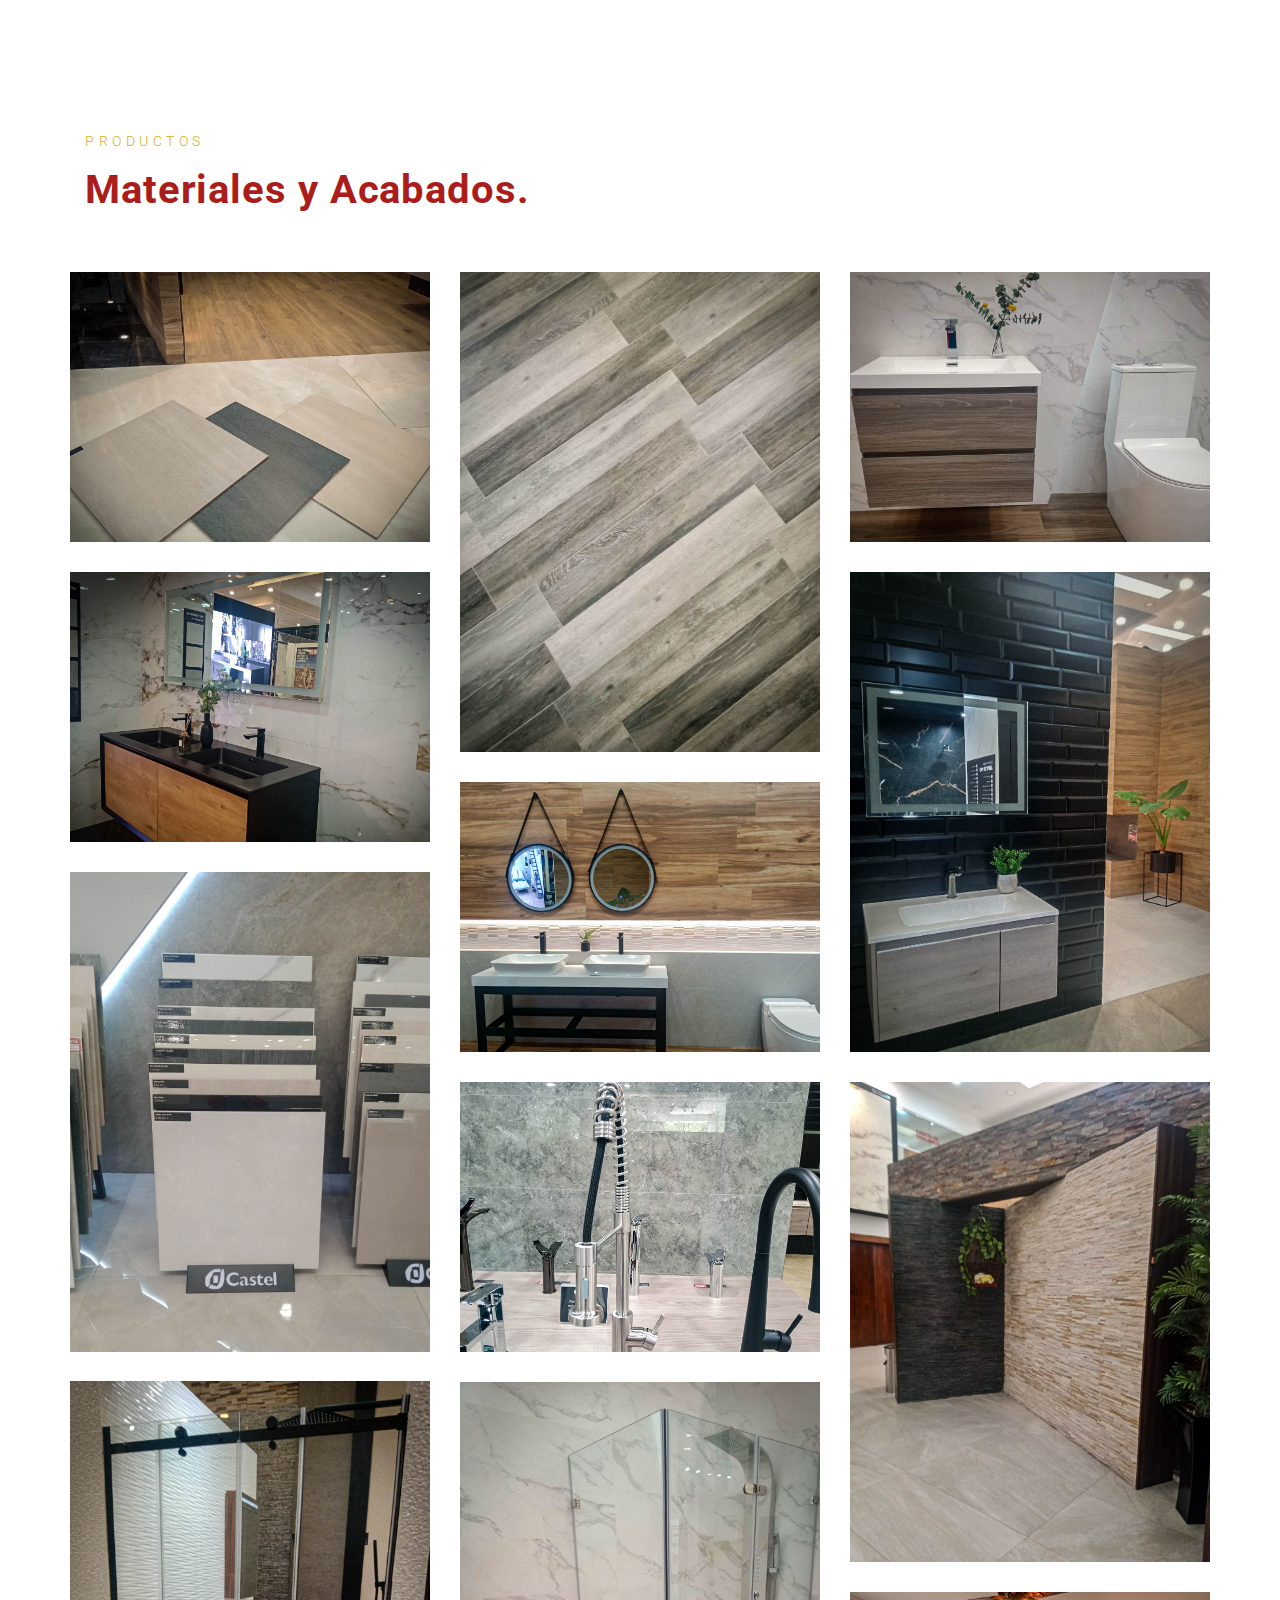
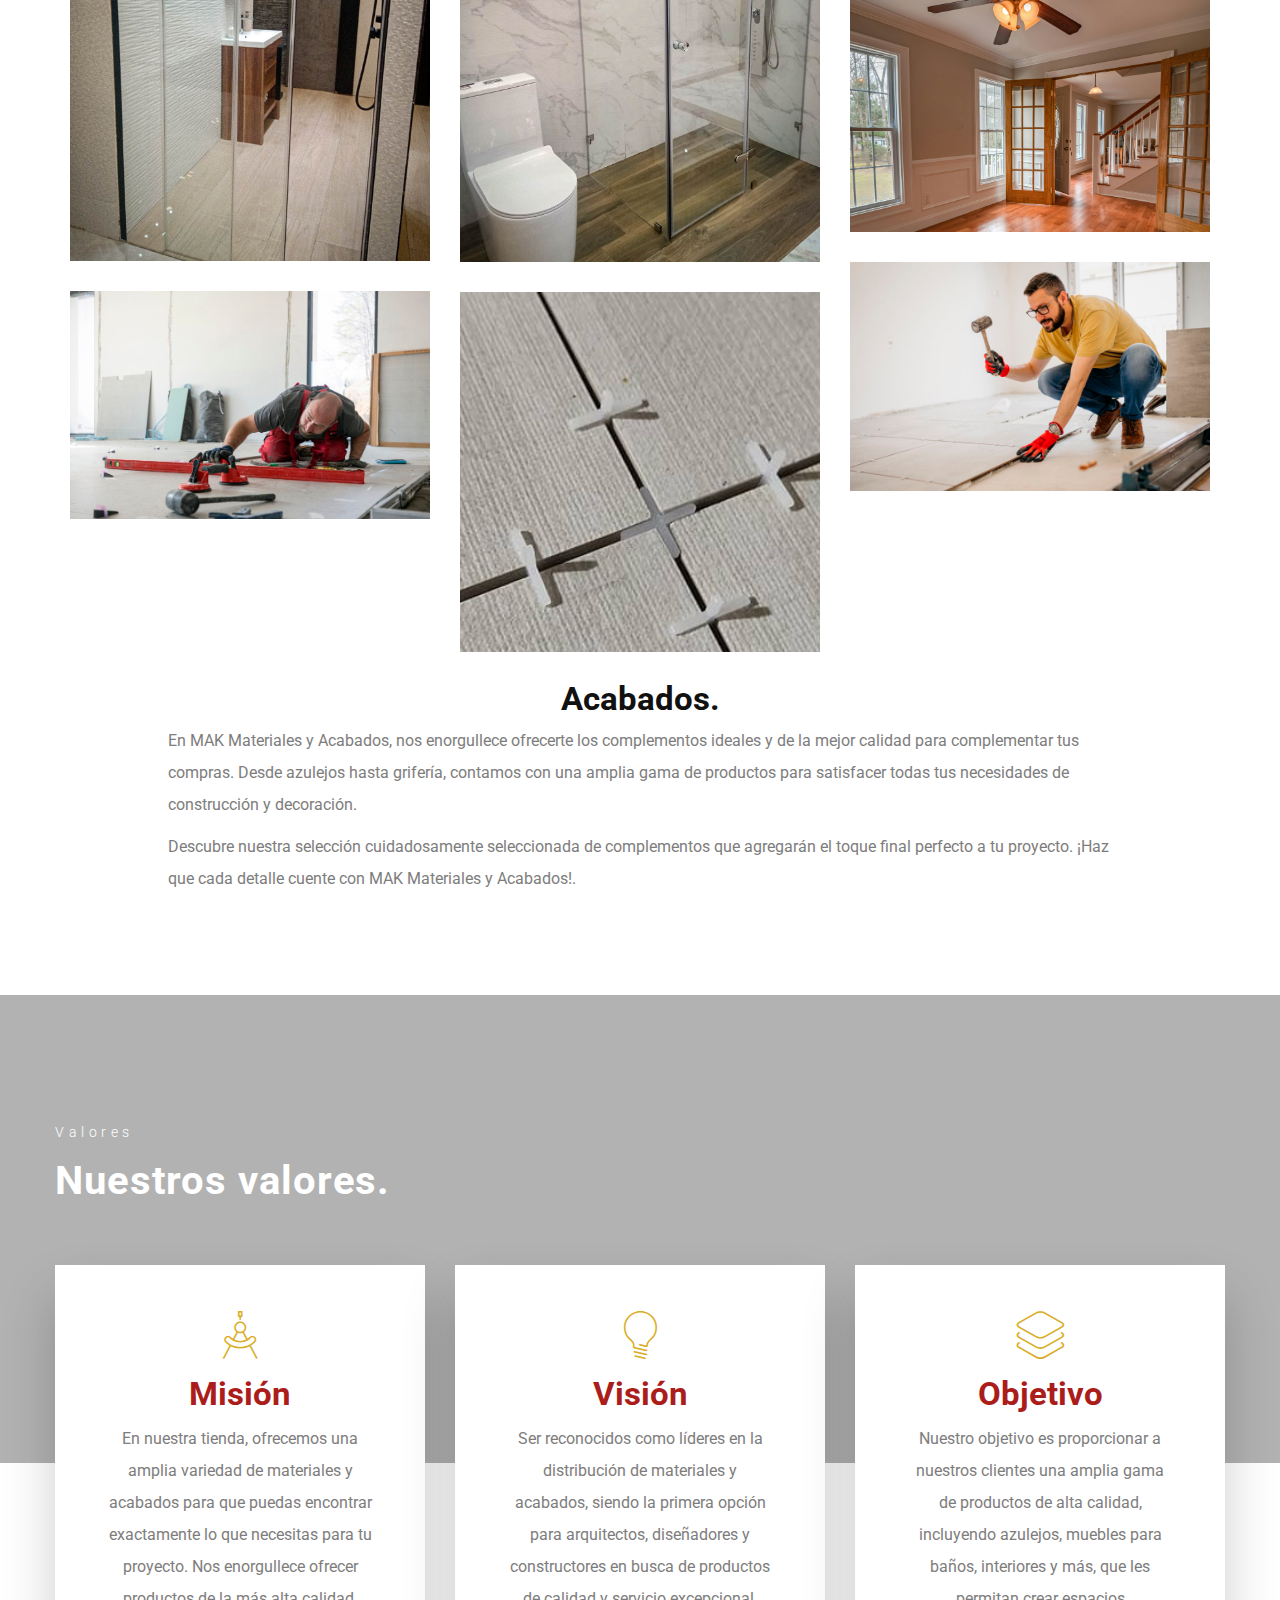
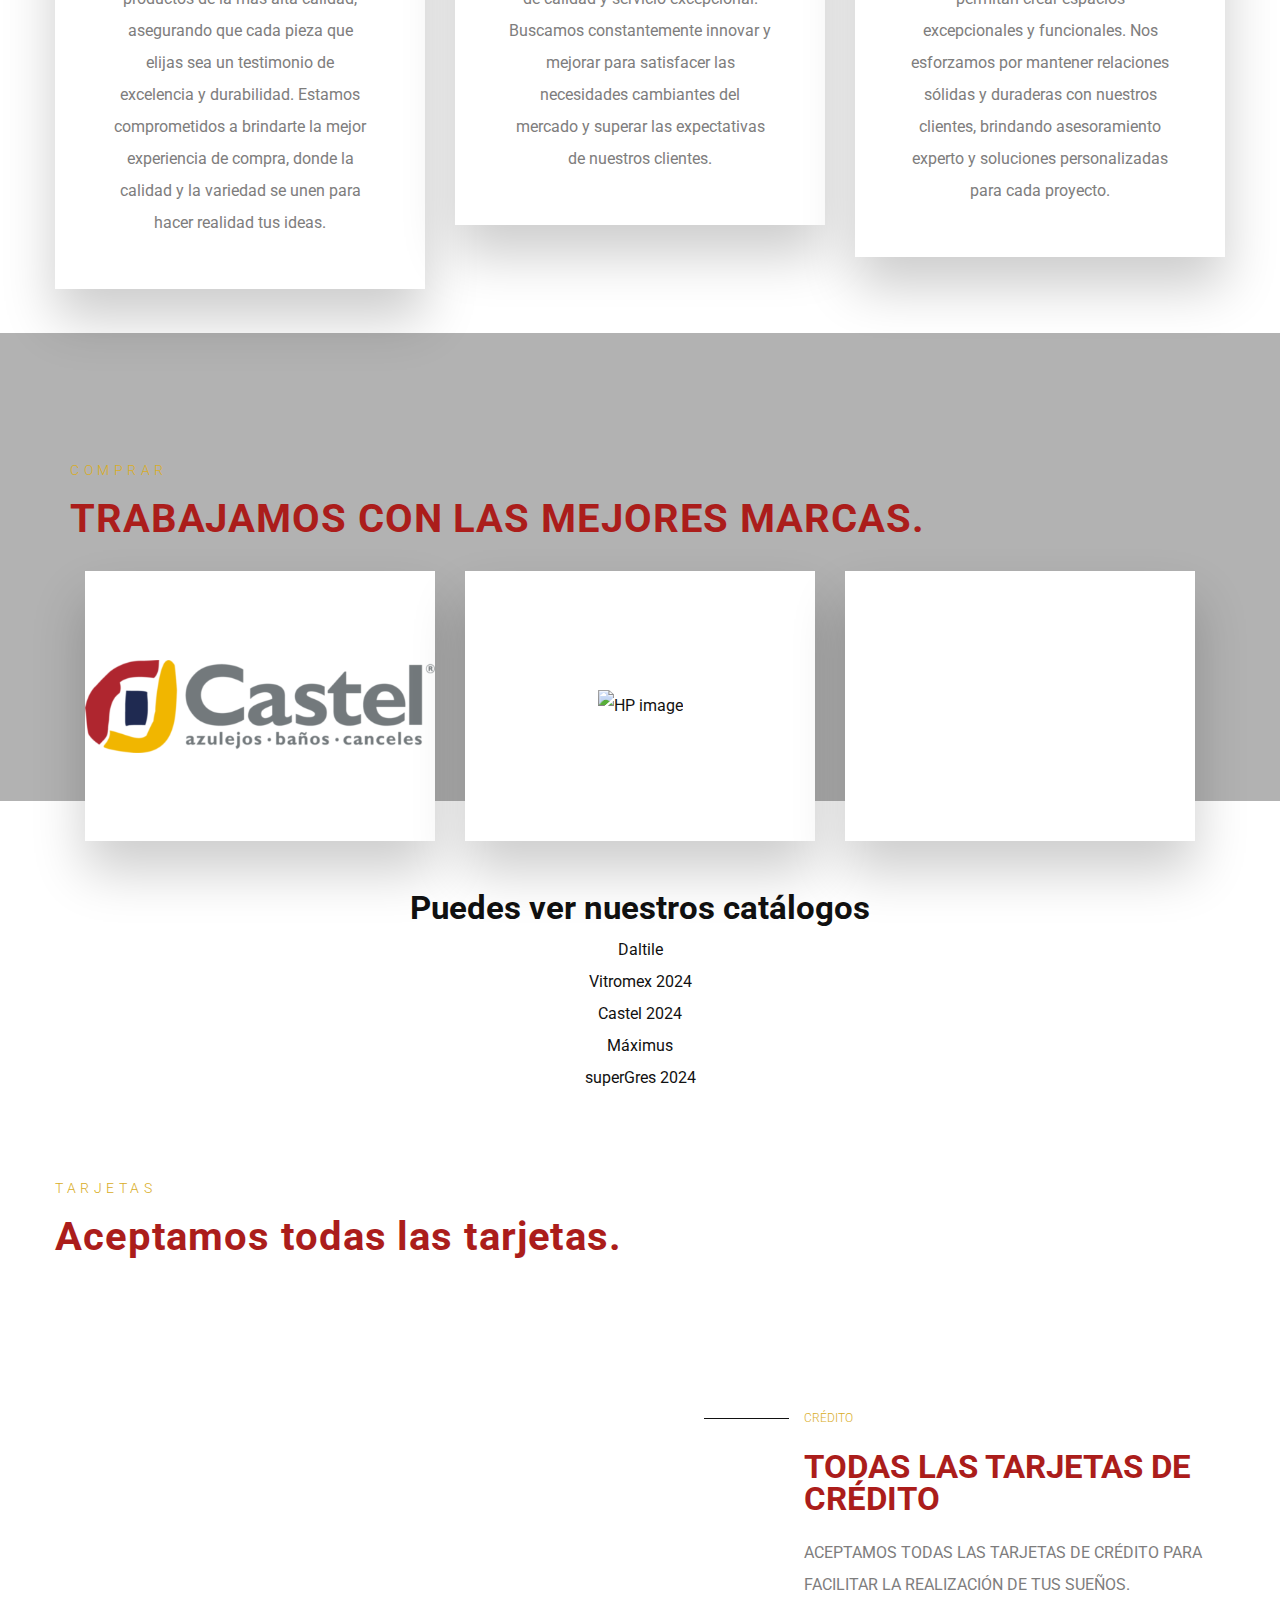
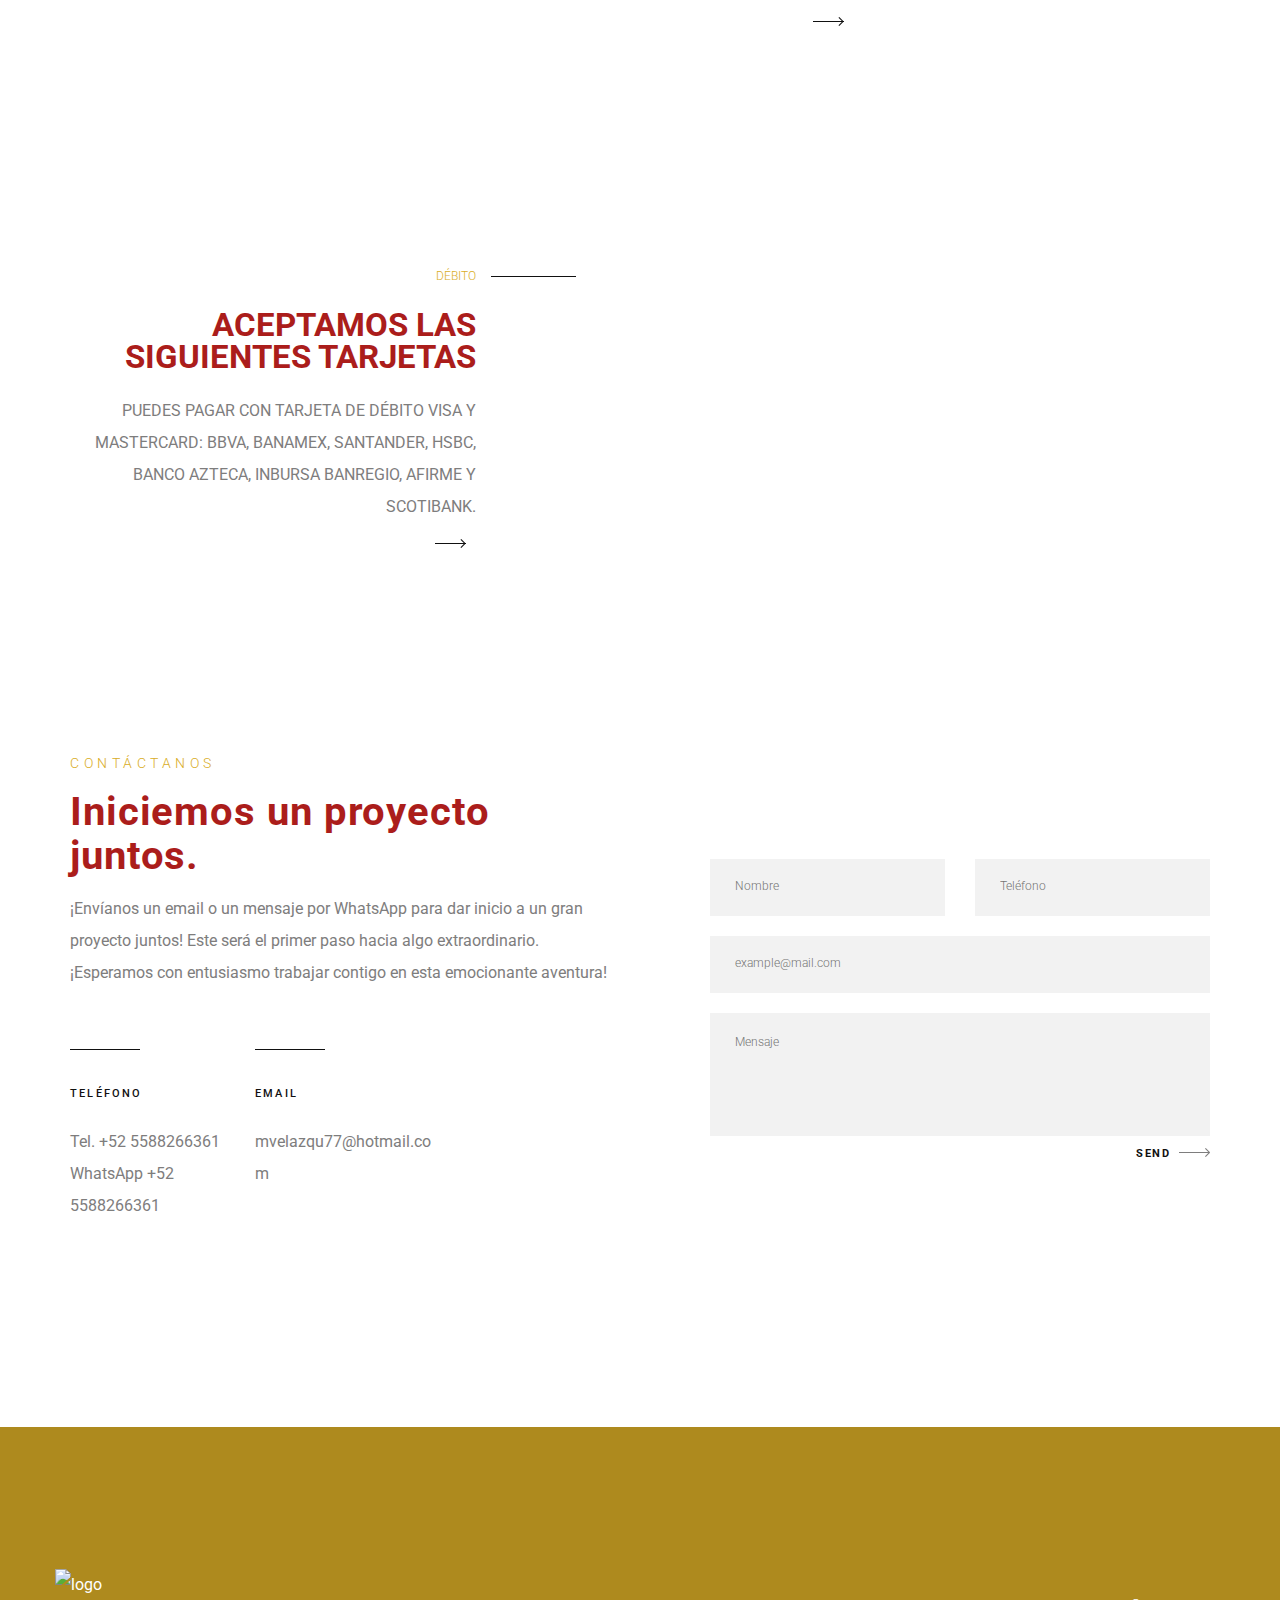
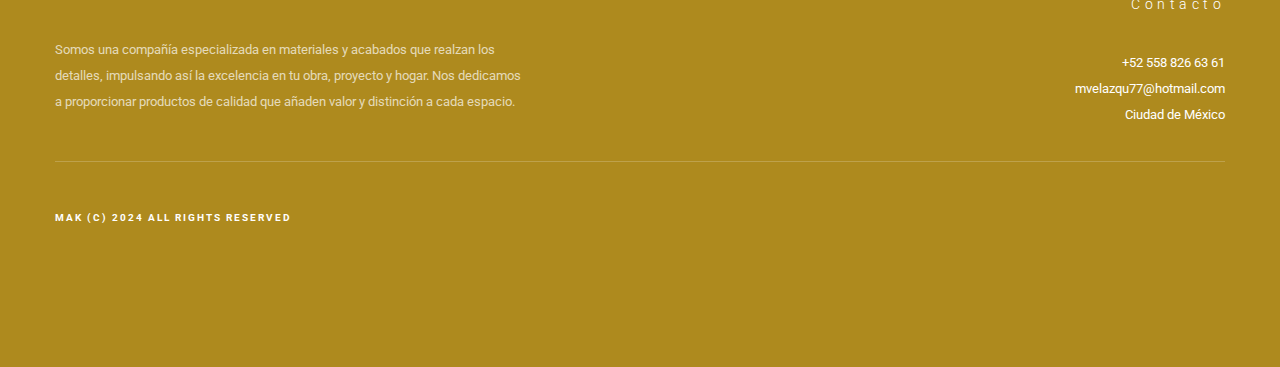
==== commit 62aeb70a: "nuevos cambios" ====
--- a/index.html
+++ b/index.html
@@ -253,7 +253,7 @@
                                             <div class="project-masonry-item-content">
 
                                                 <h4 class="project-masonry-item-title">Azulejos</h4>
-                                                <div class="project-masonry-item-category">Vitromex</div>
+                                                <div class="project-masonry-item-category">Castel</div>
 
                                             </div>
                                         </a>
@@ -273,7 +273,7 @@
                                             <div class="project-masonry-item-content">
 
                                                 <h4 class="project-masonry-item-title">Piso</h4>
-                                                <div class="project-masonry-item-category">Vitromex</div>
+                                                <div class="project-masonry-item-category">Castel</div>
 
                                             </div>
                                         </a>
@@ -314,7 +314,7 @@
                                             <div class="project-masonry-item-content">
 
                                                 <h4 class="project-masonry-item-title">Loseta Pared</h4>
-                                                <div class="project-masonry-item-category">Daltile México</div>
+                                                <div class="project-masonry-item-category">Castel</div>
 
                                             </div>
                                         </a>
@@ -374,7 +374,7 @@
                                             <div class="project-masonry-item-content">
 
                                                 <h4 class="project-masonry-item-title">Loseta</h4>
-                                                <div class="project-masonry-item-category">Vitromex</div>
+                                                <div class="project-masonry-item-category">Castel</div>
 
                                             </div>
                                         </a>
@@ -421,12 +421,153 @@
                                     </div>
                                 </div>
                             </div>
+                            <div class="portfolio-item-wrapp">
+                                <div class="portfolio-item">
+                                    <div class="project-masonry-wrapper">
+                                        <a class="project-masonry-item-img-link" href="" target="_self">
+
+                                            <img width="768" height="534" src="img/Azulejos/Reveladas/9.jpg"
+                                                class="s-img-switch wp-post-image" alt="seascape-villa-2 image"
+                                                data-s-hidden="true" data-s-sibling="true" />
+                                            <div class="project-masonry-item-img"></div>
+
+                                            <div class="project-masonry-item-content">
+
+                                                <h4 class="project-masonry-item-title">Canceles</h4>
+                                                <div class="project-masonry-item-category">Daltile</div>
+
+                                            </div>
+                                        </a>
+                                    </div>
+                                </div>
+                            </div>
+                            <div class="portfolio-item-wrapp">
+                                <div class="portfolio-item">
+                                    <div class="project-masonry-wrapper">
+                                        <a class="project-masonry-item-img-link" href="" target="_self">
+
+                                            <img width="768" height="534" src="img/Azulejos/Reveladas/6.jpg"
+                                                class="s-img-switch wp-post-image" alt="seascape-villa-2 image"
+                                                data-s-hidden="true" data-s-sibling="true" />
+                                            <div class="project-masonry-item-img"></div>
+
+                                            <div class="project-masonry-item-content">
+
+                                                <h4 class="project-masonry-item-title">Canceles</h4>
+                                                <div class="project-masonry-item-category">Daltile</div>
+
+                                            </div>
+                                        </a>
+                                    </div>
+                                </div>
+                            </div>
+                            <div class="portfolio-item-wrapp">
+                                <div class="portfolio-item">
+                                    <div class="project-masonry-wrapper">
+                                        <a class="project-masonry-item-img-link" href="" target="_self">
+
+                                            <img width="768" height="534" src="img/Azulejos/Reveladas/66.jpg"
+                                                class="s-img-switch wp-post-image" alt="seascape-villa-2 image"
+                                                data-s-hidden="true" data-s-sibling="true" />
+                                            <div class="project-masonry-item-img"></div>
+
+                                            <div class="project-masonry-item-content">
+
+                                                <h4 class="project-masonry-item-title">Canceles</h4>
+                                                <div class="project-masonry-item-category">Daltile</div>
+
+                                            </div>
+                                        </a>
+                                    </div>
+                                </div>
+                            </div>
+                            <div class="portfolio-item-wrapp">
+                                <div class="portfolio-item">
+                                    <div class="project-masonry-wrapper">
+                                        <a class="project-masonry-item-img-link" href="" target="_self">
+
+                                            <img width="768" height="534" src="img/Azulejos/Reveladas/55.png"
+                                                class="s-img-switch wp-post-image" alt="seascape-villa-2 image"
+                                                data-s-hidden="true" data-s-sibling="true" />
+                                            <div class="project-masonry-item-img"></div>
+
+                                            <div class="project-masonry-item-content">
+
+                                                <h4 class="project-masonry-item-title">Complementos</h4>
+                                                <div class="project-masonry-item-category">Daltile</div>
+
+                                            </div>
+                                        </a>
+                                    </div>
+                                </div>
+                            </div>
+                            <div class="portfolio-item-wrapp">
+                                <div class="portfolio-item">
+                                    <div class="project-masonry-wrapper">
+                                        <a class="project-masonry-item-img-link" href="" target="_self">
+
+                                            <img width="768" height="534" src="img/Azulejos/Reveladas/44.png"
+                                                class="s-img-switch wp-post-image" alt="seascape-villa-2 image"
+                                                data-s-hidden="true" data-s-sibling="true" />
+                                            <div class="project-masonry-item-img"></div>
+
+                                            <div class="project-masonry-item-content">
+
+                                                <h4 class="project-masonry-item-title">Complementos</h4>
+                                                <div class="project-masonry-item-category">Daltile</div>
+
+                                            </div>
+                                        </a>
+                                    </div>
+                                </div>
+                            </div>
+                            <div class="portfolio-item-wrapp">
+                                <div class="portfolio-item">
+                                    <div class="project-masonry-wrapper">
+                                        <a class="project-masonry-item-img-link" href="" target="_self">
+
+                                            <img width="768" height="534" src="img/Azulejos/Reveladas/77.jpg"
+                                                class="s-img-switch wp-post-image" alt="seascape-villa-2 image"
+                                                data-s-hidden="true" data-s-sibling="true" />
+                                            <div class="project-masonry-item-img"></div>
+
+                                            <div class="project-masonry-item-content">
+
+                                                <h4 class="project-masonry-item-title">Complementos</h4>
+                                                <div class="project-masonry-item-category">Daltile</div>
+
+                                            </div>
+                                        </a>
+                                    </div>
+                                </div>
+                            </div>
                         </div>
                     </div>
                 </div>
             </div>
         </div>
+        <div class="wpb_wrapper mb-4">
+            <h6 style="text-align: center;"></h6>
+            <h3 style="text-align: center;">Acabados.</h3>
+
+        </div>
+        <div class=" col-sm-12 col-lg-offset-1 col-lg-10 col-md-offset-1 col-md-10 col-sm-offset-0 col-xs-12 ">
+
+            <div class="wpb_text_column wpb_content_element ">
+
+                <p>En MAK Materiales y Acabados, nos enorgullece ofrecerte los complementos ideales y de 
+                    la mejor calidad para complementar tus compras. Desde azulejos hasta grifería, contamos 
+                    con una amplia gama de productos para satisfacer todas tus necesidades de construcción y decoración. </p>
+                <p>Descubre nuestra selección cuidadosamente seleccionada de complementos que agregarán el toque final perfecto 
+                    a tu proyecto. ¡Haz que cada detalle cuente con MAK Materiales y Acabados!.</p>
+
+
+            </div>
+
+        </div>
+        
     </div>
+    
 
     <div id="valores" class="row-fluid row-no-padding margin-lg-90t margin-xs-15t">
         <div class="no-padd col-sm-12 ">
@@ -543,7 +684,7 @@
                         <div class="row-fluid ">
                             <div class="col-sm-6 col-md-4 no-padd-small">
                                 <div class="prague-clients-wrapper ">
-                                    <img class="prague-clients-logo" src="img/Azulejos/Reveladas/vitromex.png" alt="">
+                                    <img class="prague-clients-logo" src="img/Azulejos/Reveladas/castel.png" alt="">
                                     <div class="prague-clients-overlay"></div>
                                     <div class="vertical-align prague-clients-link">
                                         
@@ -562,7 +703,7 @@
                             </div>
                             <div class=" col-sm-6 col-md-4 no-padd-small">
                                 <div class="prague-clients-wrapper ">
-                                    <img class="prague-clients-logo" src="#" data-lazy-src="img/Azulejos/Reveladas/castel.png"
+                                    <img class="prague-clients-logo" src="#" data-lazy-src="img/Azulejos/Reveladas/vitromex.png"
                                         alt="">
                                     <div class="prague-clients-overlay"></div>
                                     <div class="vertical-align prague-clients-link">
@@ -579,6 +720,28 @@
         </div>
     </div>
 
+    <div id="catalogos">
+        <div class="text-center mt-4">
+            <h3 class="prague-title-w">Puedes ver nuestros catálogos</h3>
+            <ul>
+                <li>
+                    <a href="https://flipflashpages.uniflip.com/interactivepdf/2/40910/1087882/pub/html5.html" target="_blank">Daltile</a>
+                </li>
+                <li>
+                    <a href="img/catalogos/Cata_logo Vitromex 2024-com.pdf" target="_blank">Vitromex 2024</a>
+                </li>
+                <li>
+                    <a href="img/catalogos/CATALOGO 2024 diigital OK.pdf" target="_blank">Castel 2024</a>
+                </li>
+                <li>
+                    <a href="img/catalogos/catalogo Maximus 2024.pdf" target="_blank">Máximus</a>
+                </li>
+                <li>
+                    <a href="img/catalogos/SuperGres2024.pdf" target="_blank">superGres 2024</a>
+                </li>
+            </ul>
+        </div>
+    </div>
 
     <div class="margin-lg-20t margin-sm-30t">
         <div class="container">
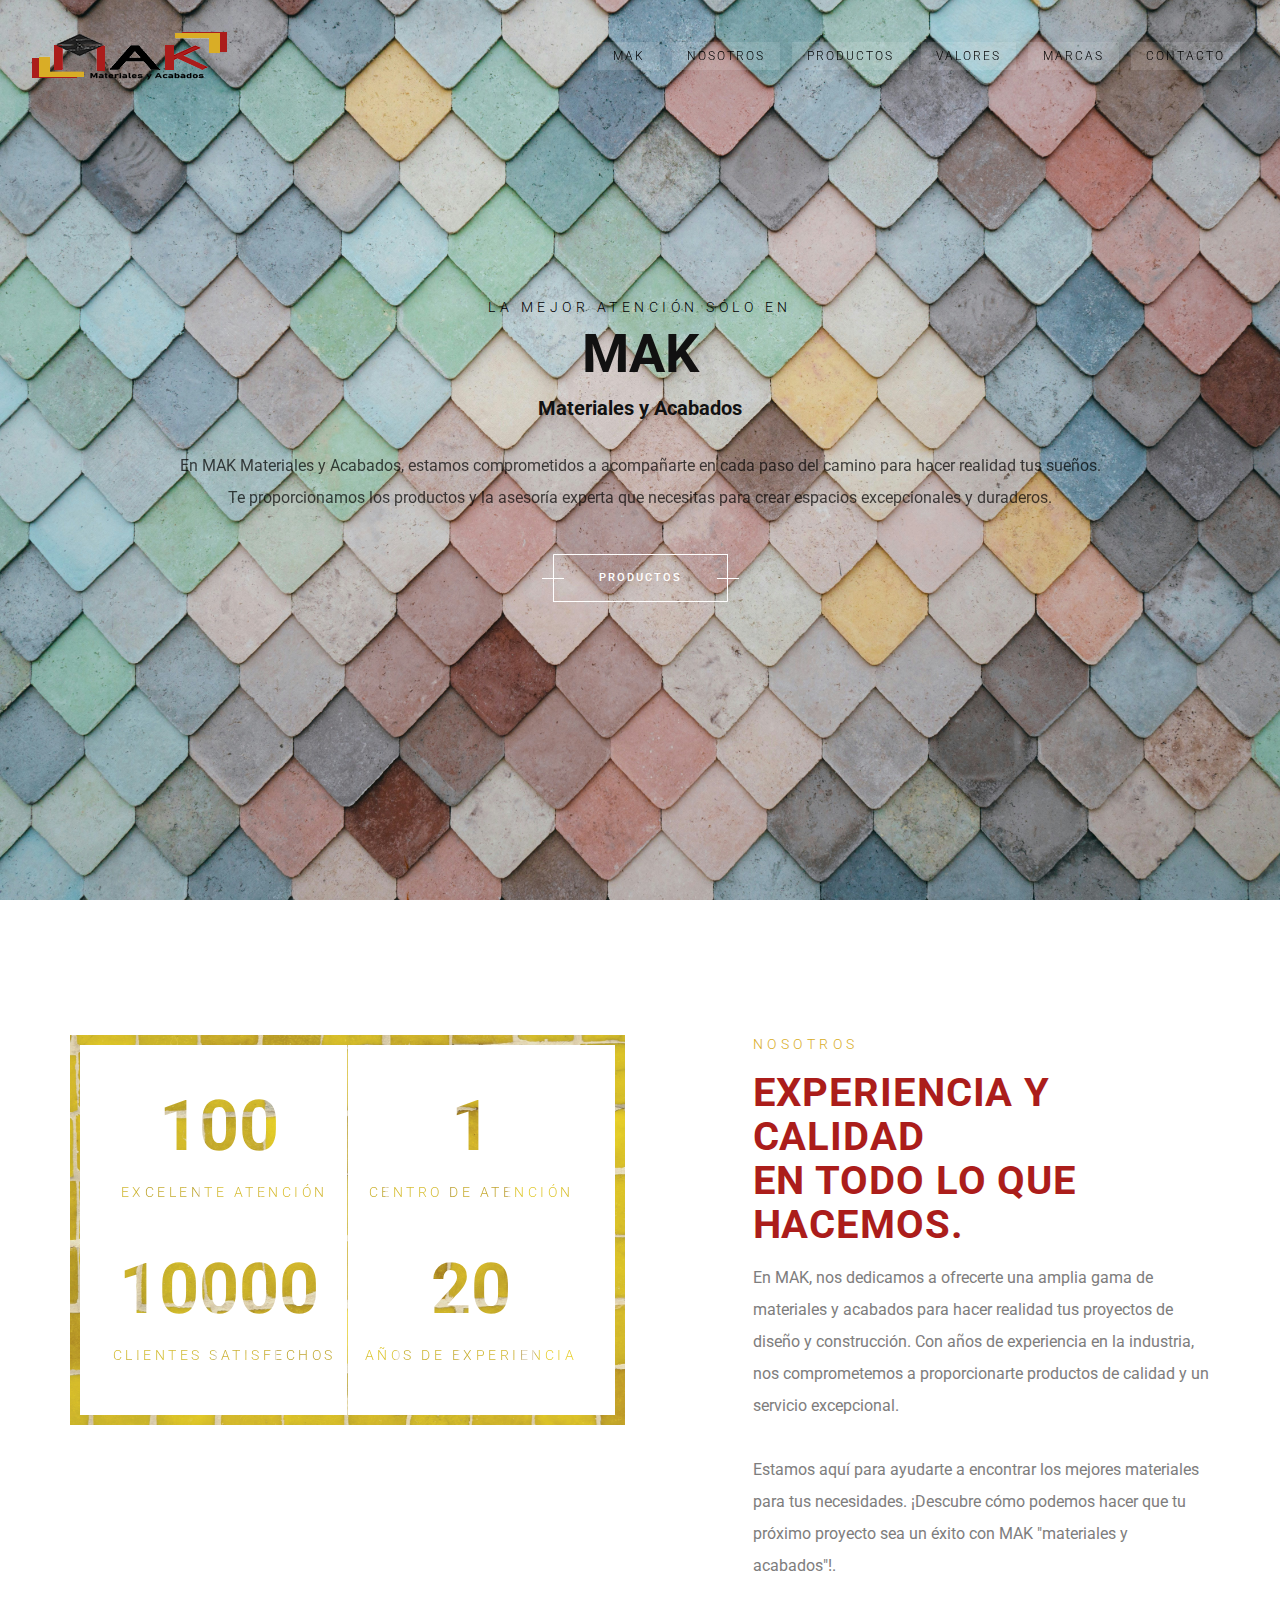
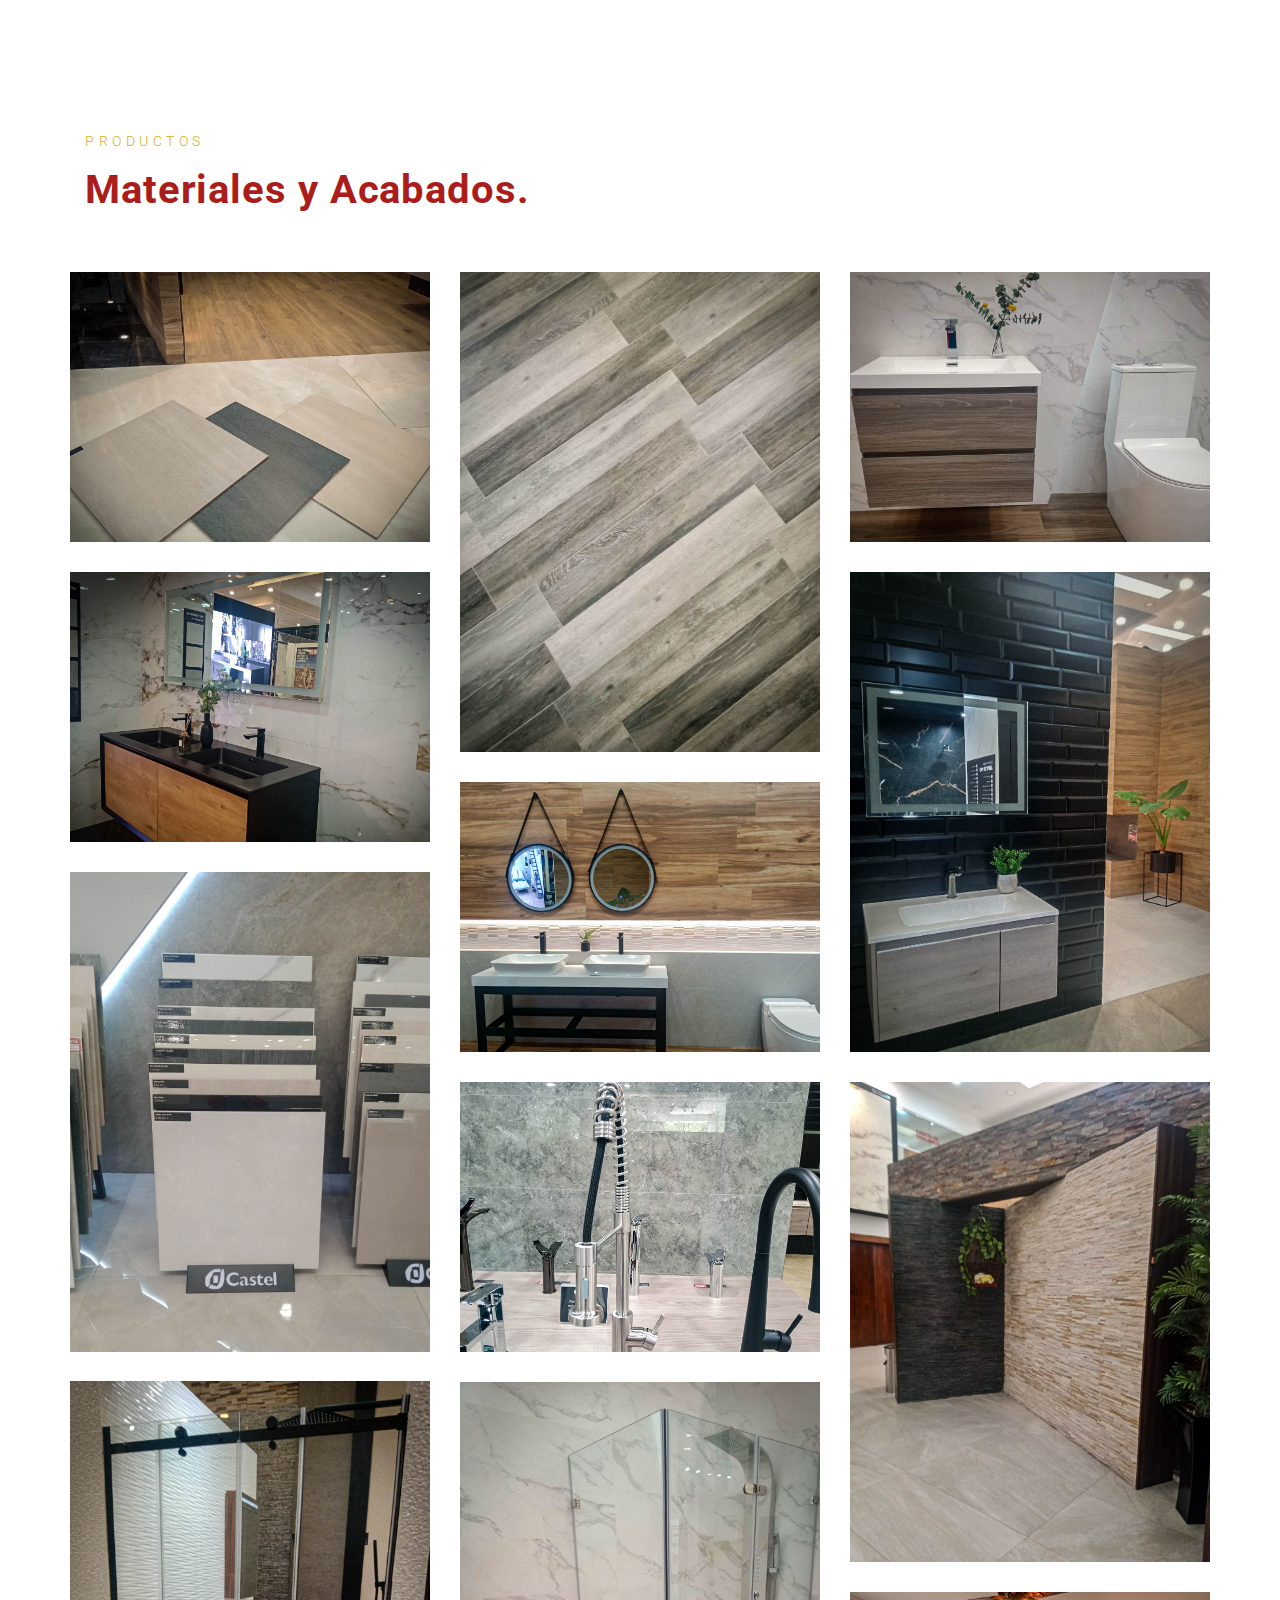
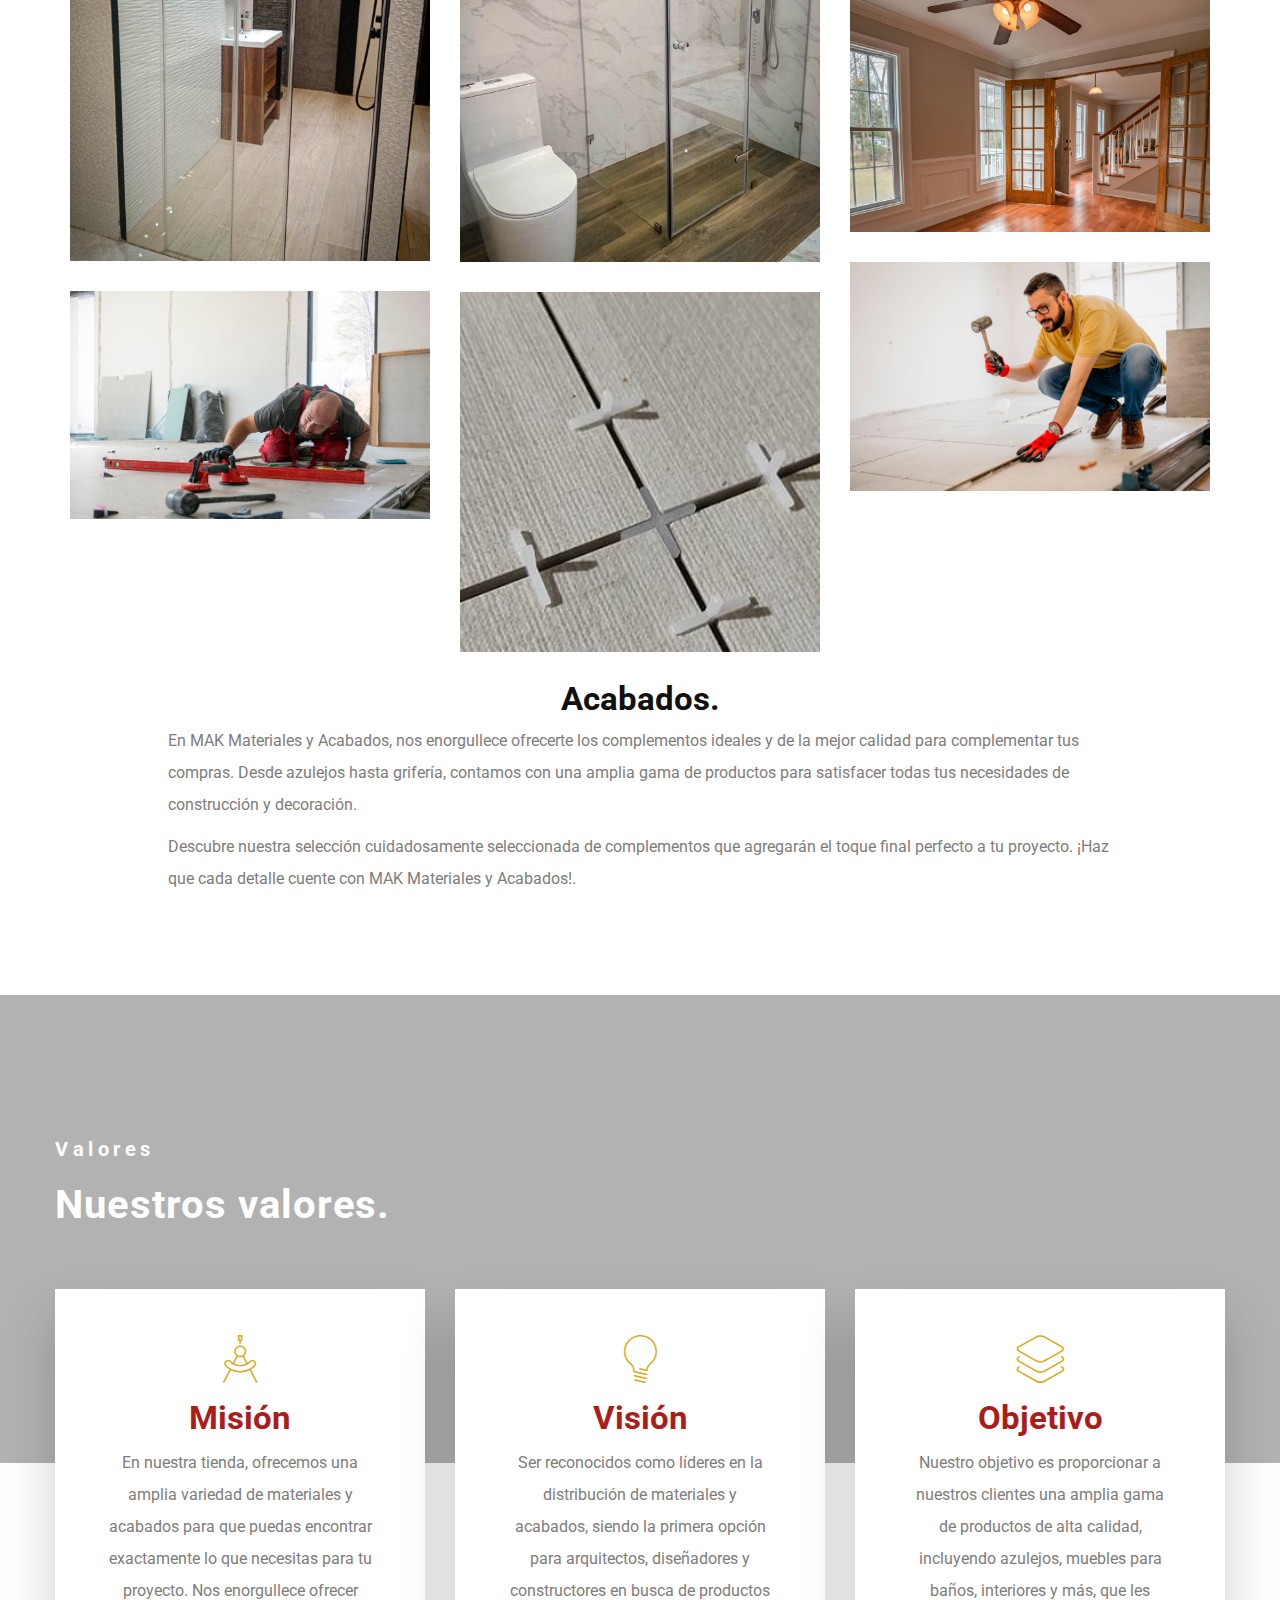
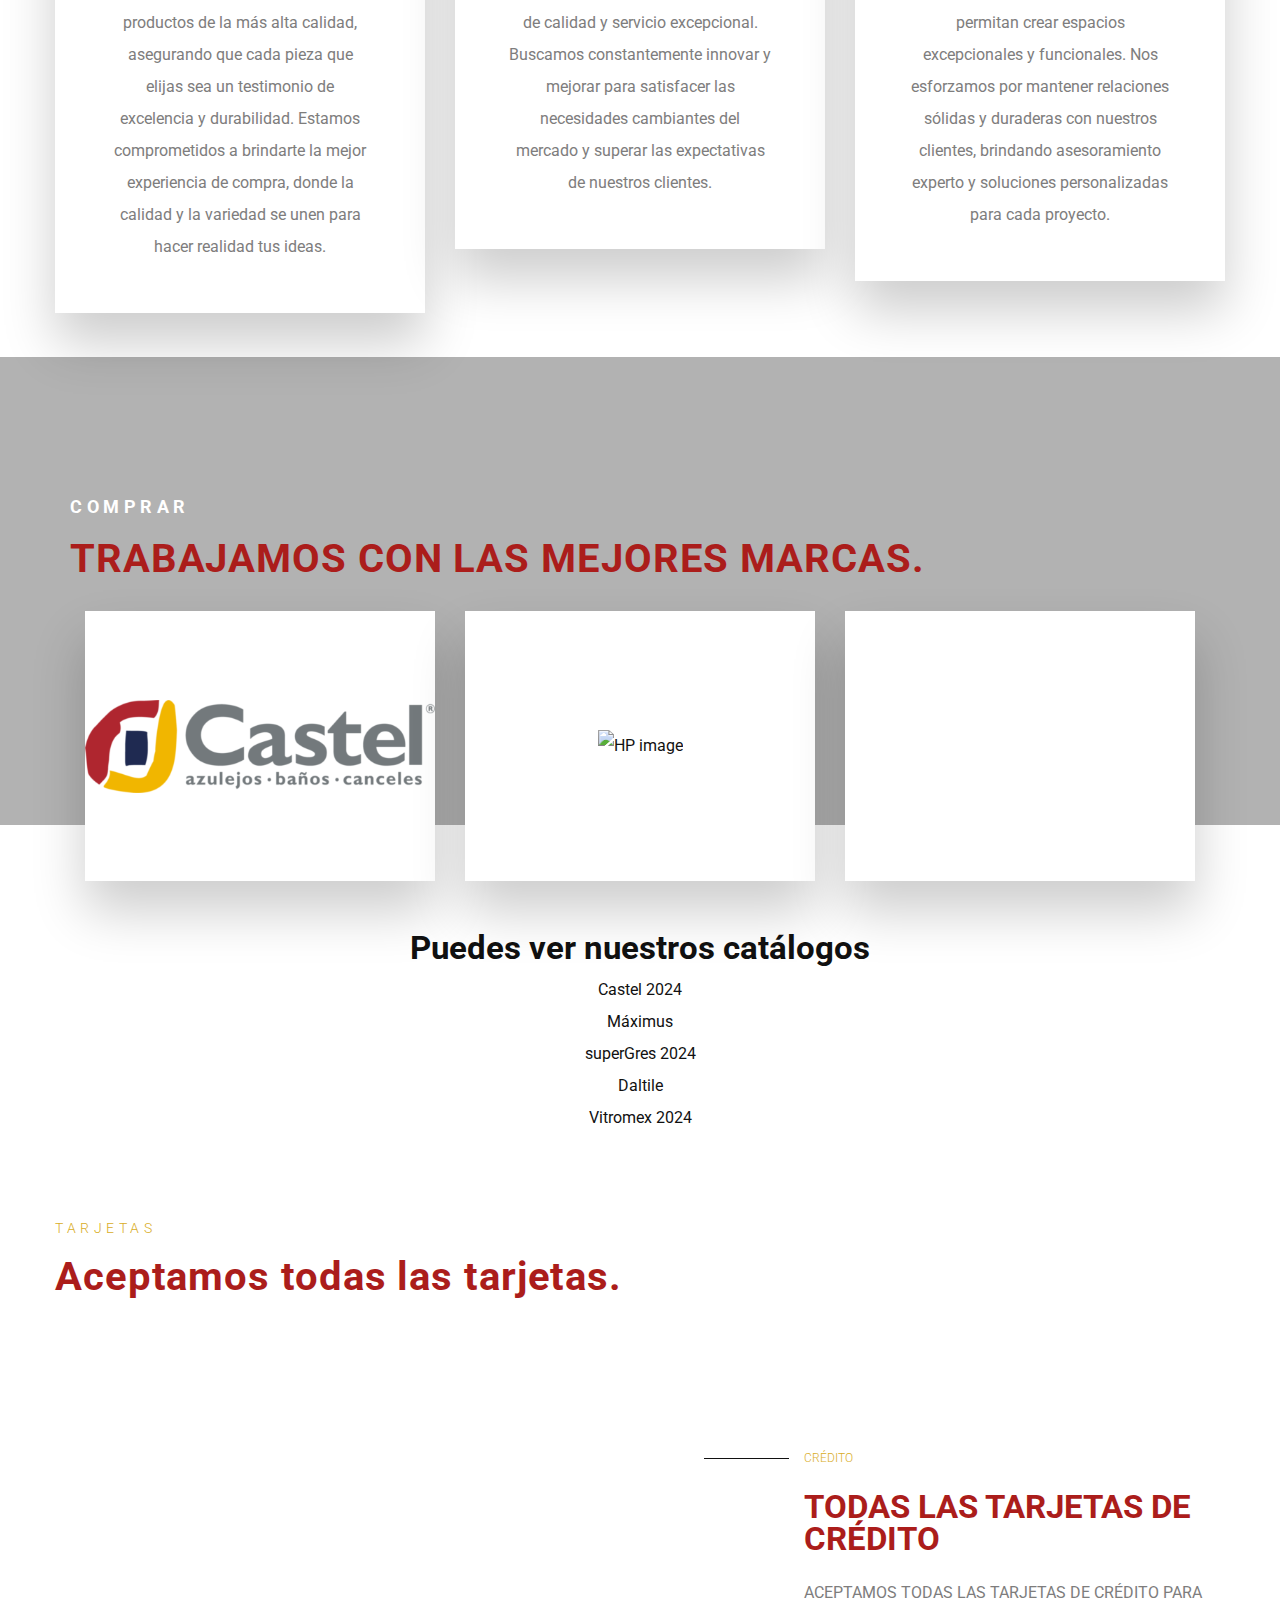
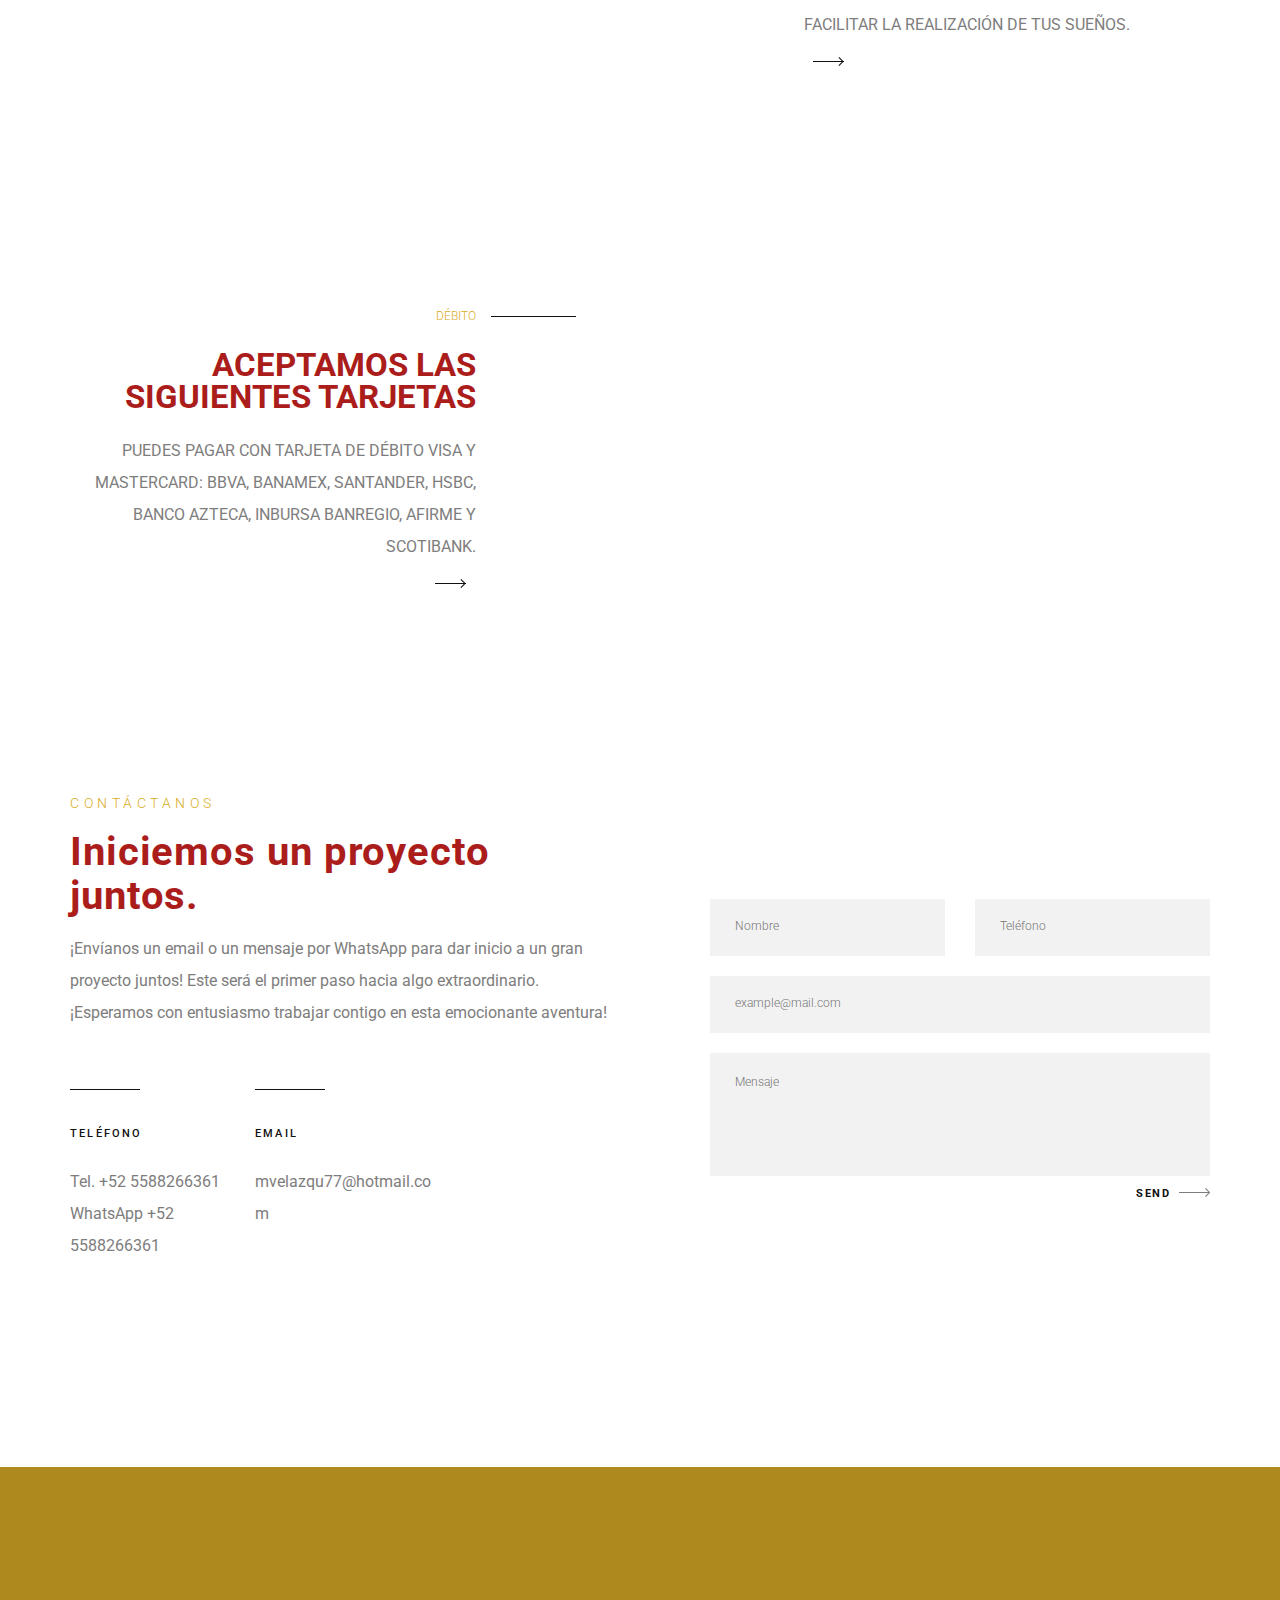
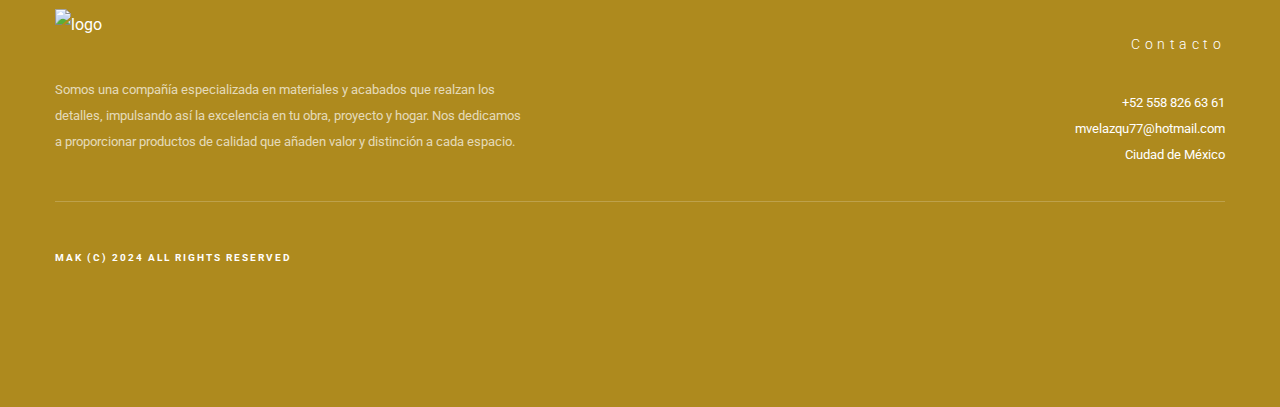
==== commit 6380fc90: "ultimos" ====
--- a/index.html
+++ b/index.html
@@ -158,9 +158,9 @@
                                         <mask id="coming_mask_1" x="0" y="0">
                                             <rect class="coming-alpha" x="0" y="0" width="100%" height="100%"></rect>
                                             <text class="count number" x="46%" y="47%" text-anchor="middle"
-                                                alignment-baseline="middle">5</text>
+                                                alignment-baseline="middle">1</text>
                                             <text class="count title" x="46%" y="80%" text-anchor="middle"
-                                                alignment-baseline="middle">SUCURSALES</text>
+                                                alignment-baseline="middle">CENTRO DE ATENCIÓN</text>
                                         </mask>
                                     </defs>
                                     <rect style="-webkit-mask: url(#coming_mask_1); mask: url(#coming_mask_1);" class="base"
@@ -184,7 +184,7 @@
                                         <mask id="coming_mask_3" x="0" y="0">
                                             <rect class="coming-alpha" x="0" y="0" width="100%" height="100%"></rect>
                                             <text class="count number" x="46%" y="35%" text-anchor="middle"
-                                                alignment-baseline="middle">13</text>
+                                                alignment-baseline="middle">20</text>
                                             <text class="count title" x="46%" y="68%" text-anchor="middle"
                                                 alignment-baseline="middle">AÑOS DE EXPERIENCIA</text>
                                         </mask>
@@ -434,7 +434,7 @@
                                             <div class="project-masonry-item-content">
 
                                                 <h4 class="project-masonry-item-title">Canceles</h4>
-                                                <div class="project-masonry-item-category">Daltile</div>
+                                                <div class="project-masonry-item-category">Castel</div>
 
                                             </div>
                                         </a>
@@ -454,7 +454,7 @@
                                             <div class="project-masonry-item-content">
 
                                                 <h4 class="project-masonry-item-title">Canceles</h4>
-                                                <div class="project-masonry-item-category">Daltile</div>
+                                                <div class="project-masonry-item-category">Castel</div>
 
                                             </div>
                                         </a>
@@ -474,7 +474,7 @@
                                             <div class="project-masonry-item-content">
 
                                                 <h4 class="project-masonry-item-title">Canceles</h4>
-                                                <div class="project-masonry-item-category">Daltile</div>
+                                                <div class="project-masonry-item-category">Castel</div>
 
                                             </div>
                                         </a>
@@ -494,7 +494,7 @@
                                             <div class="project-masonry-item-content">
 
                                                 <h4 class="project-masonry-item-title">Complementos</h4>
-                                                <div class="project-masonry-item-category">Daltile</div>
+                                                <div class="project-masonry-item-category">Castel</div>
 
                                             </div>
                                         </a>
@@ -514,7 +514,7 @@
                                             <div class="project-masonry-item-content">
 
                                                 <h4 class="project-masonry-item-title">Complementos</h4>
-                                                <div class="project-masonry-item-category">Daltile</div>
+                                                <div class="project-masonry-item-category">Castel</div>
 
                                             </div>
                                         </a>
@@ -534,7 +534,7 @@
                                             <div class="project-masonry-item-content">
 
                                                 <h4 class="project-masonry-item-title">Complementos</h4>
-                                                <div class="project-masonry-item-category">Daltile</div>
+                                                <div class="project-masonry-item-category">Castel</div>
 
                                             </div>
                                         </a>
@@ -581,7 +581,7 @@
 
                     <div class="prague-shortcode-content-wrapp">
                         <div class="prague-shortcode-heading  light left">
-                            <div class="parent-subtitle" >Valores</div>
+                            <div class="parent-subtitle" ><h4 style="color: #fff;">Valores</h4></div>
 
                             <h2 class="parent-title">Nuestros valores.</h2>
                         </div>
@@ -676,7 +676,7 @@
 
                     <div  class="prague-shortcode-content-wrapp vc_column-inner no-padd-small no-padd-md">
                         <div class="prague-shortcode-heading  light left">
-                            <div class="parent-subtitle " style="color: #d9ad26;">COMPRAR</div>
+                            <div class="parent-subtitle " ><h5 style="color: #fff;">COMPRAR</h5></div>
 
                             <h2 class="parent-title" style="color: #ab1d1b;">TRABAJAMOS CON LAS MEJORES MARCAS.</h2>
                         </div>
@@ -724,12 +724,6 @@
         <div class="text-center mt-4">
             <h3 class="prague-title-w">Puedes ver nuestros catálogos</h3>
             <ul>
-                <li>
-                    <a href="https://flipflashpages.uniflip.com/interactivepdf/2/40910/1087882/pub/html5.html" target="_blank">Daltile</a>
-                </li>
-                <li>
-                    <a href="img/catalogos/Cata_logo Vitromex 2024-com.pdf" target="_blank">Vitromex 2024</a>
-                </li>
                 <li>
                     <a href="img/catalogos/CATALOGO 2024 diigital OK.pdf" target="_blank">Castel 2024</a>
                 </li>
@@ -739,6 +733,13 @@
                 <li>
                     <a href="img/catalogos/SuperGres2024.pdf" target="_blank">superGres 2024</a>
                 </li>
+                <li>
+                    <a href="https://flipflashpages.uniflip.com/interactivepdf/2/40910/1087882/pub/html5.html" target="_blank">Daltile</a>
+                </li>
+                <li>
+                    <a href="img/catalogos/Cata_logo Vitromex 2024-com.pdf" target="_blank">Vitromex 2024</a>
+                </li>
+                
             </ul>
         </div>
     </div>
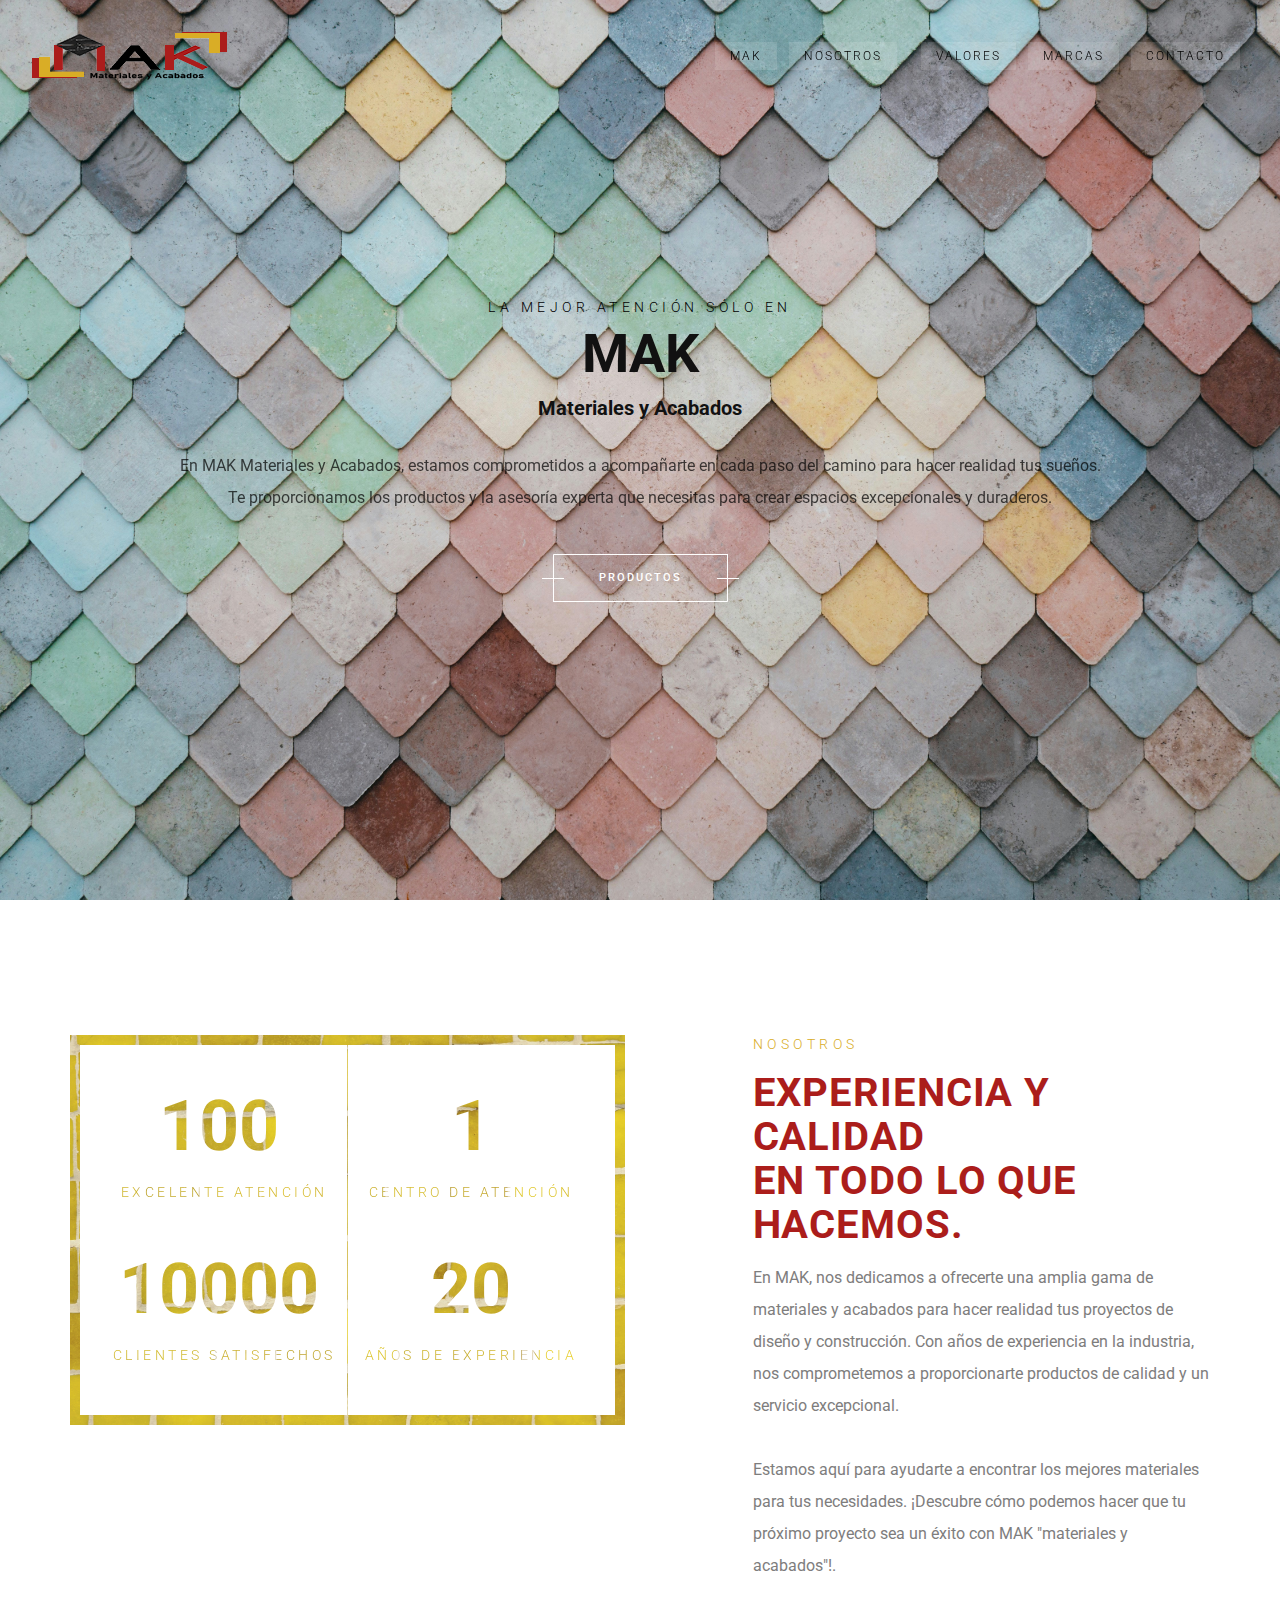
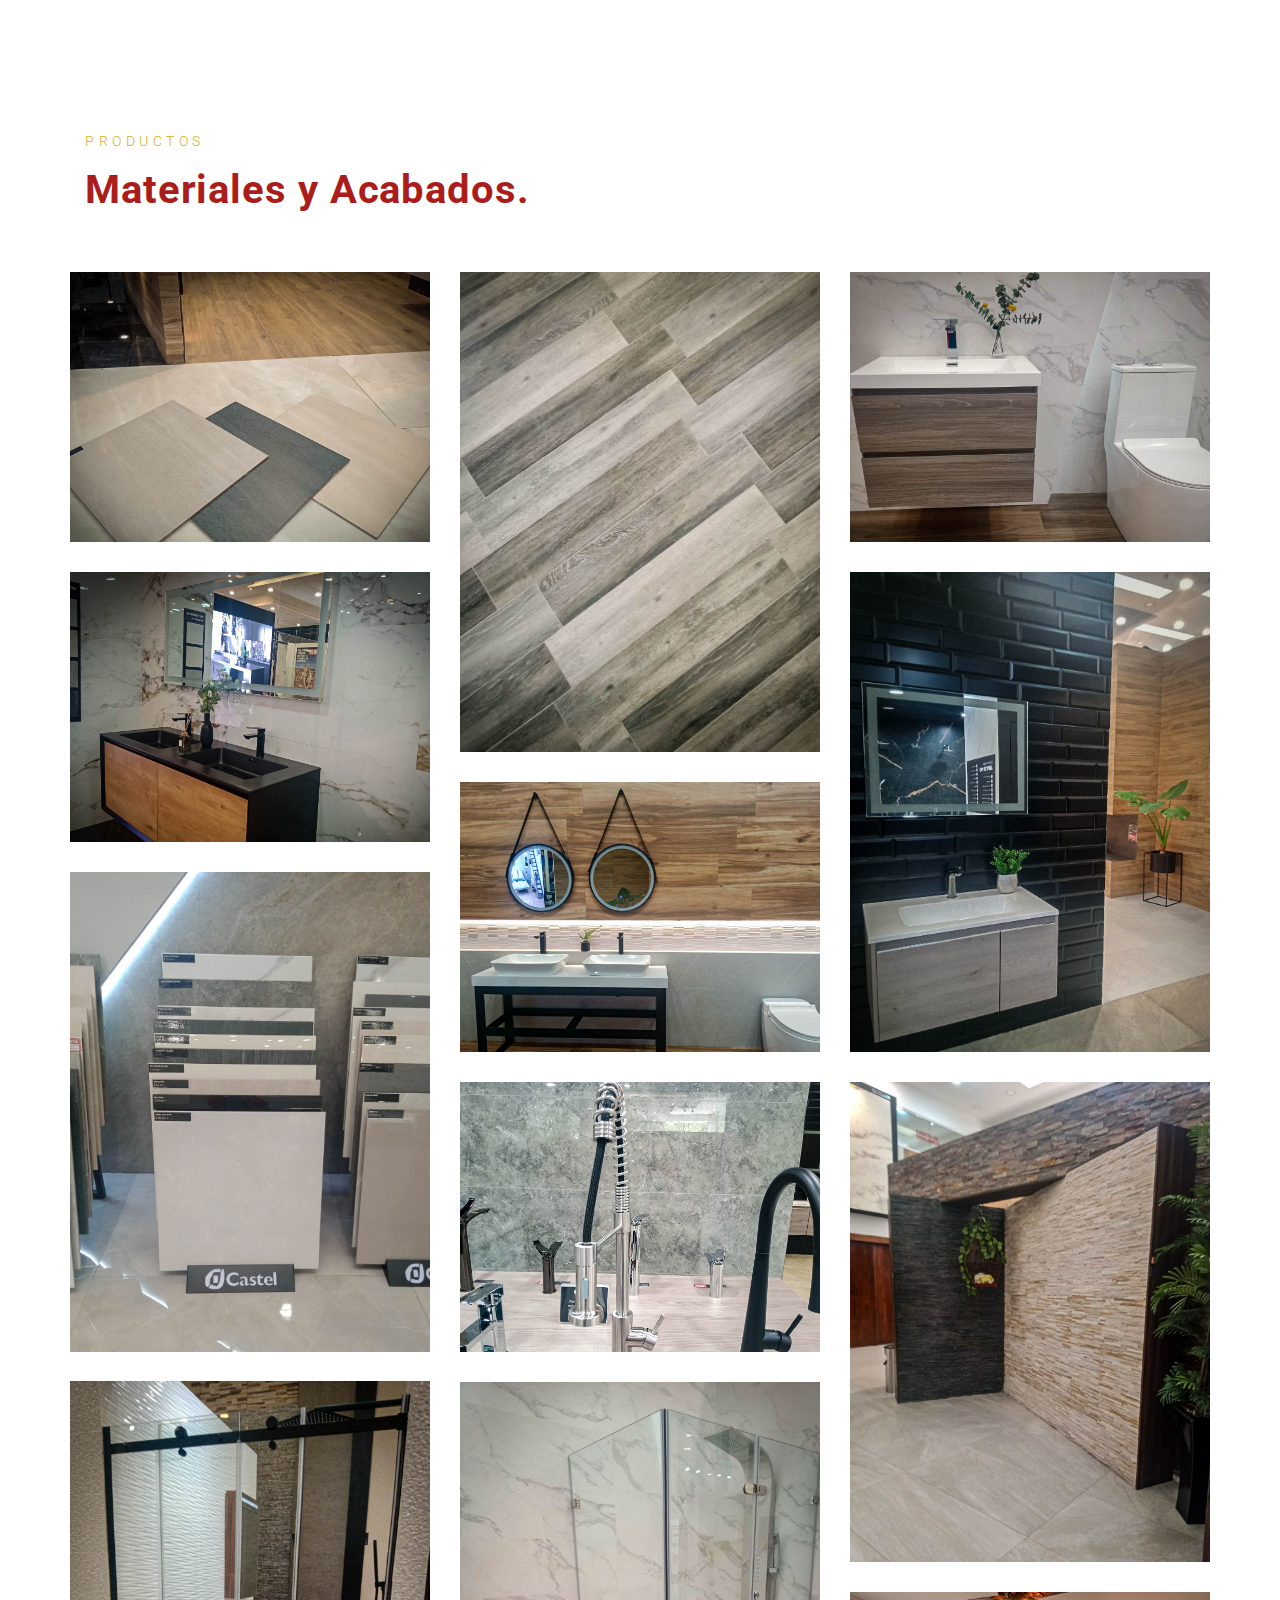
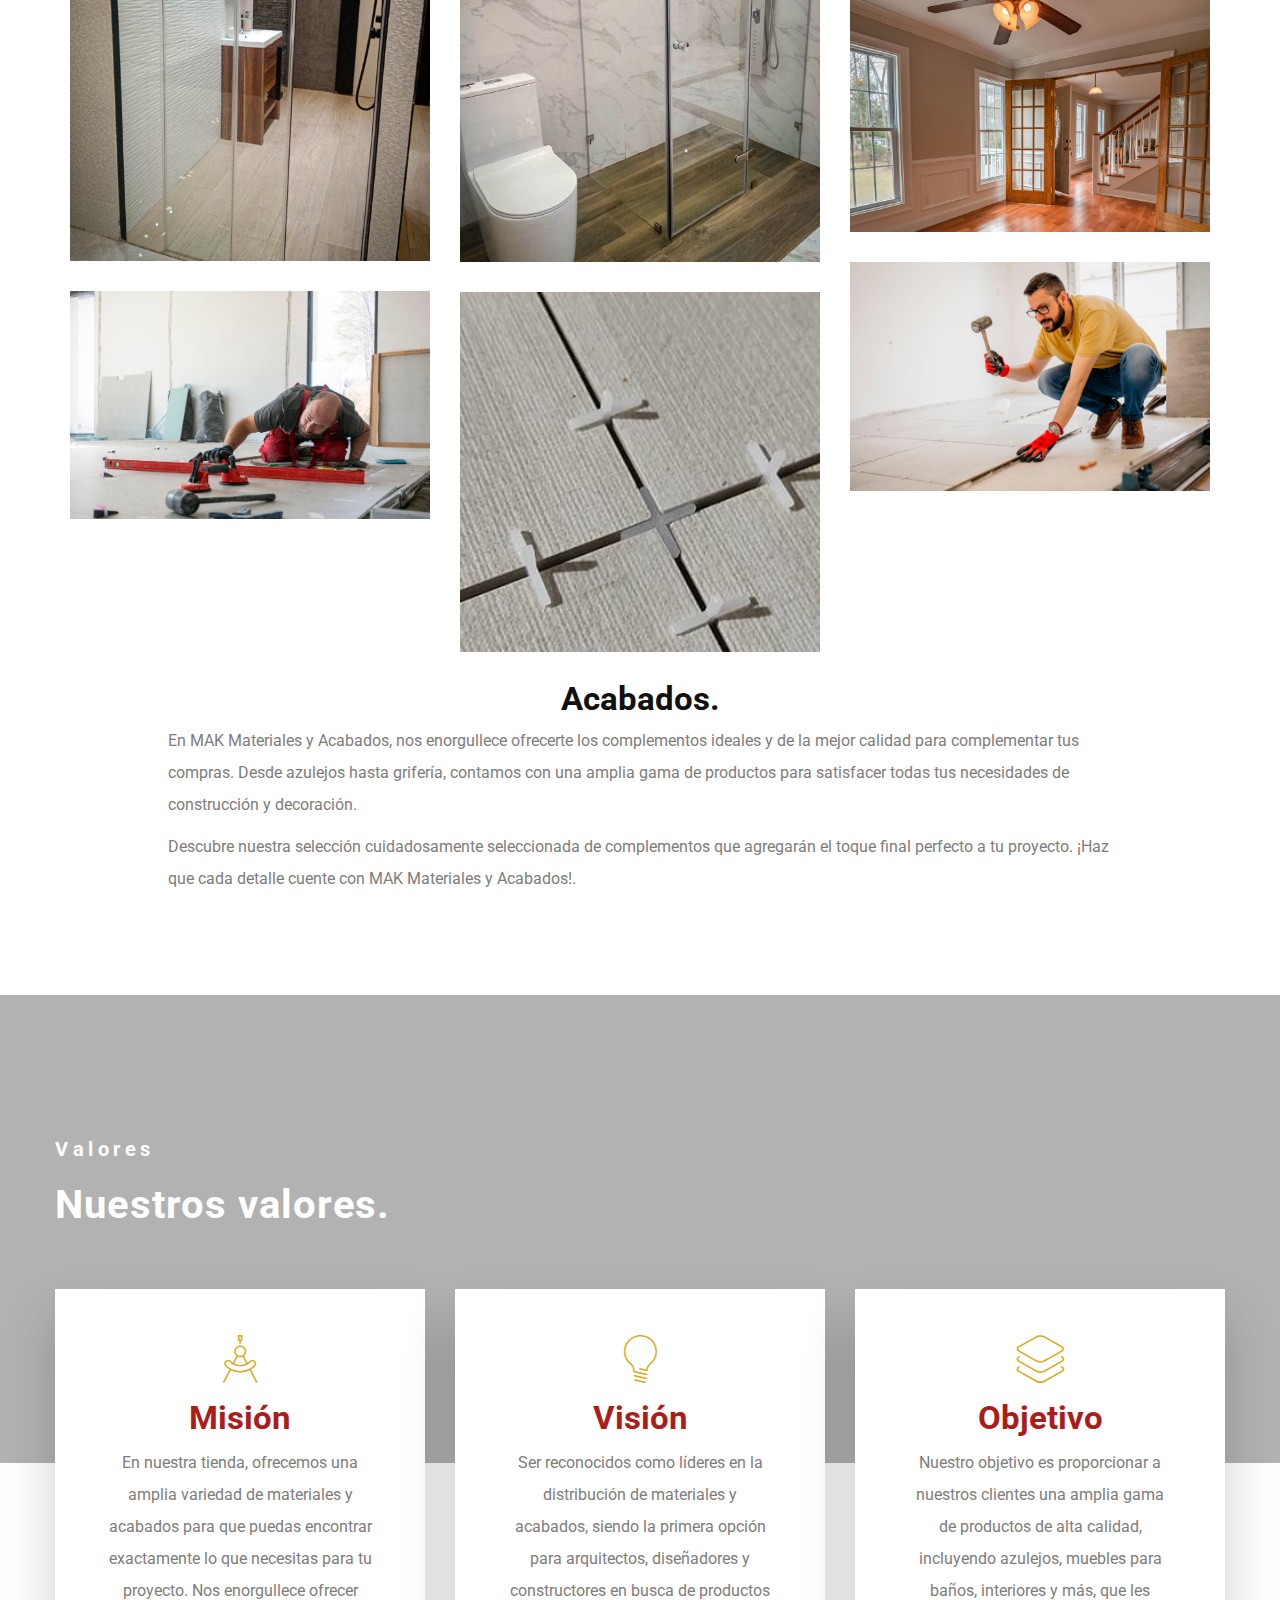
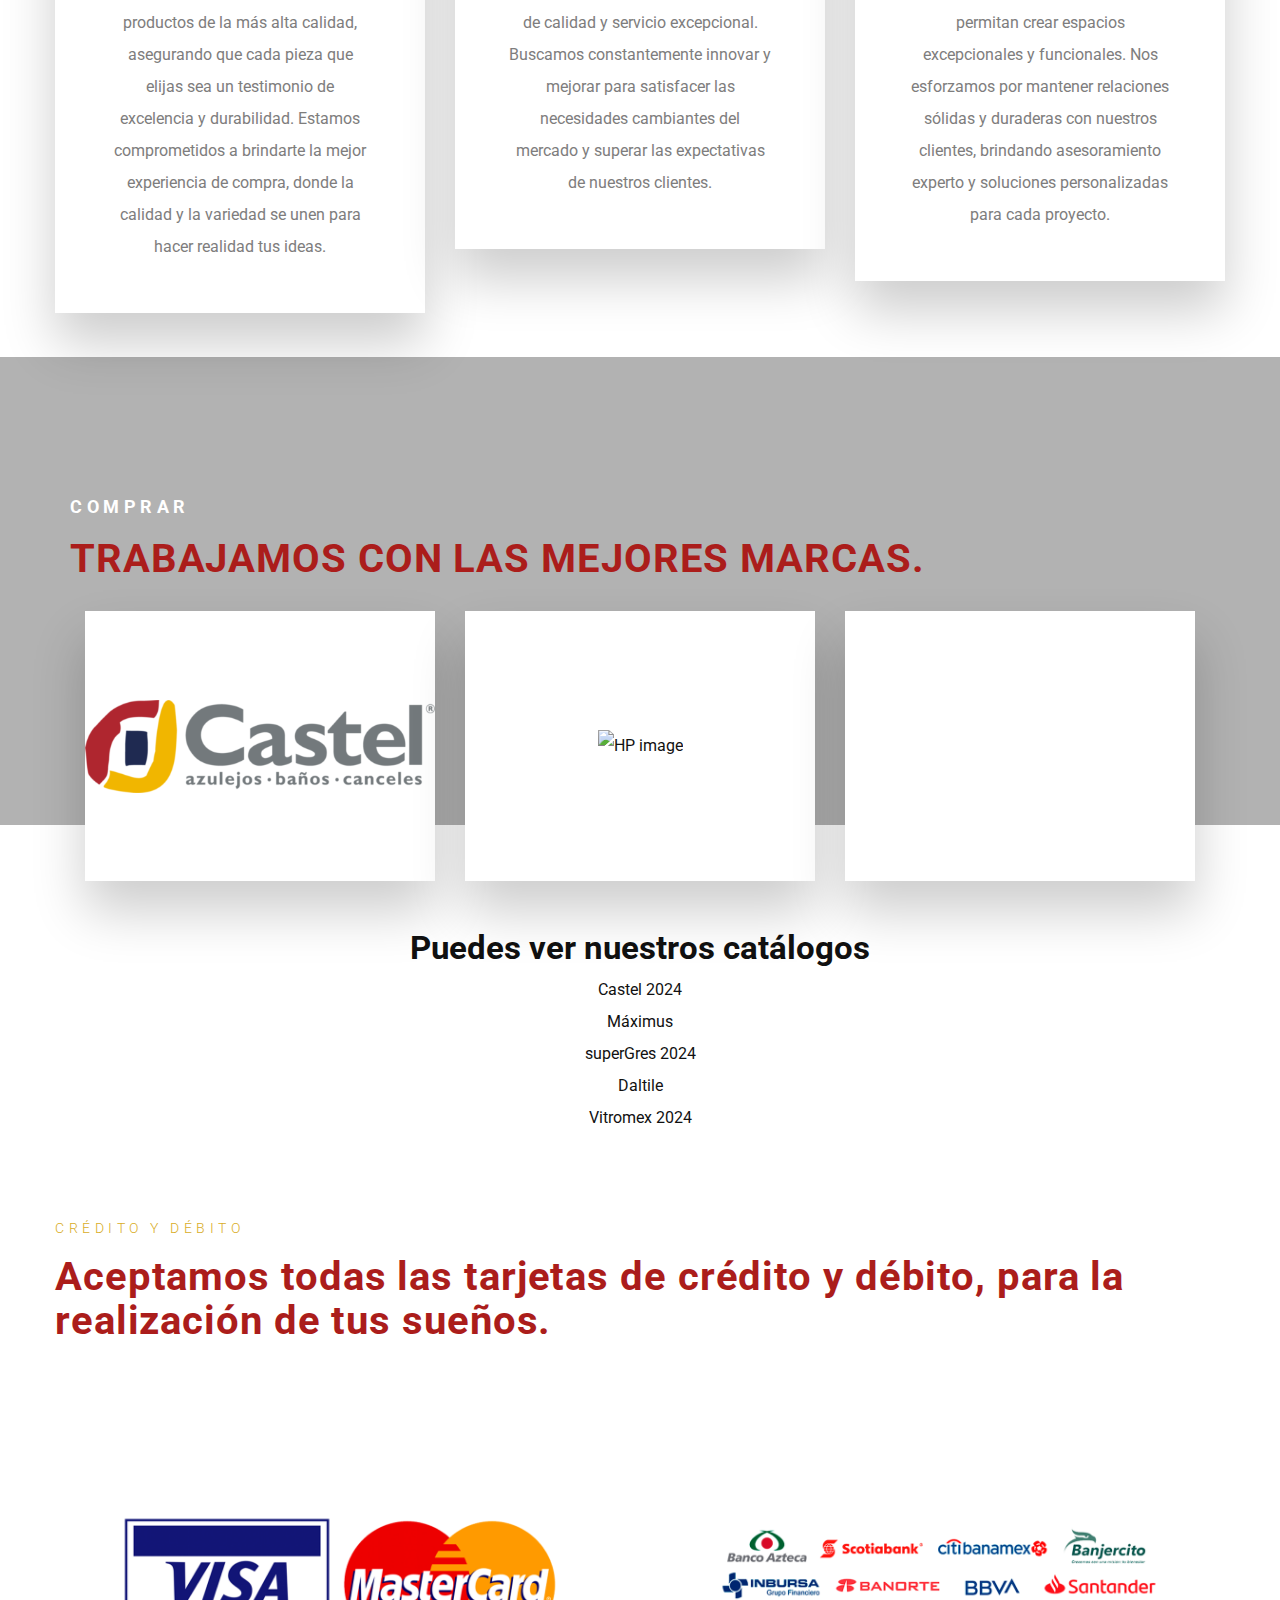
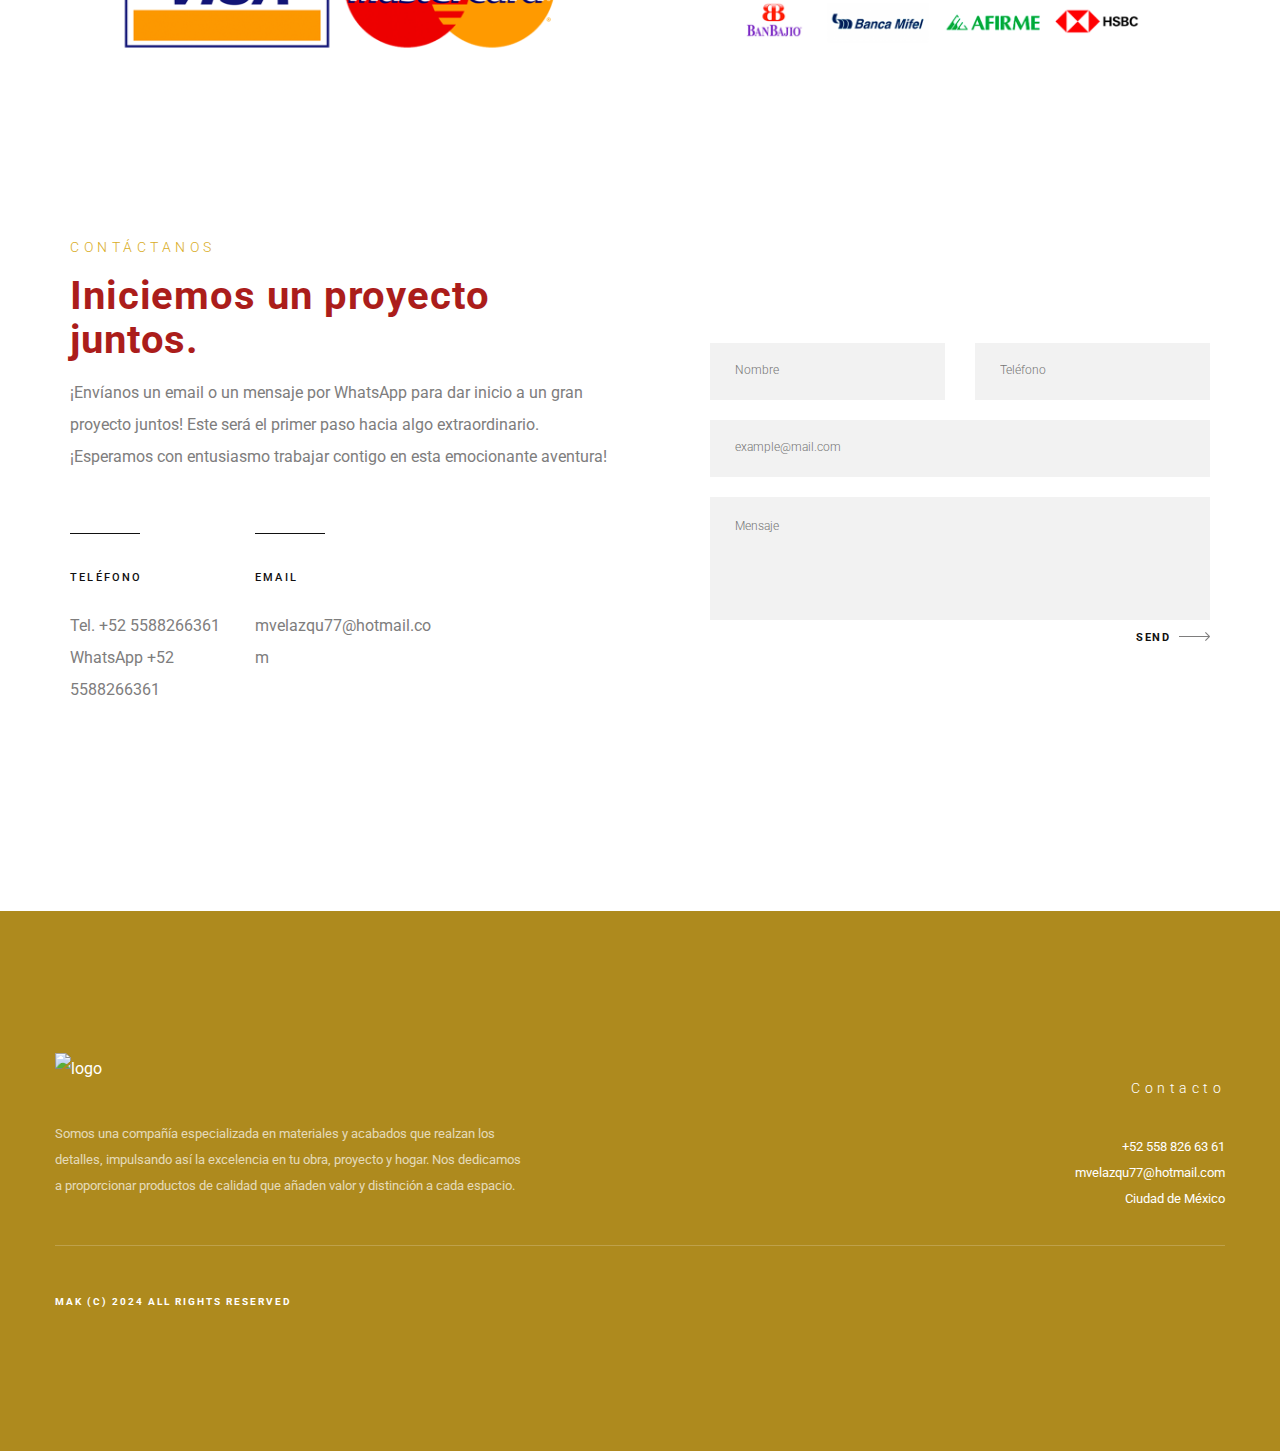
==== commit 1d6be2a2: "nuevos" ====
--- a/index.html
+++ b/index.html
@@ -44,7 +44,7 @@
 
         <div class="prague-header-wrapper">
 
-            <div class="prague-navigation">
+            <div id="navi" class="prague-navigation">
                 <div class="pargue-navigation-wrapper">
                     <div class="prague-navigation-inner">
 
@@ -55,12 +55,12 @@
                                         href="index.html">MAK</a>
                                     
                                 </li>
-                                <li id="menu-item-2310" class="menu-item menu-item-type-custom menu-item-object-custom menu-item-has-children "><a
+                                <li id="menu-item-2310" class="menu-item menu-item-type-custom menu-item-object-custom menu-item-has-children "><a 
                                         href="#nosotros">Nosotros</a>
                                     
                                 </li>
                                 <li id="menu-item-2311" class="menu-item menu-item-type-custom menu-item-object-custom menu-item-has-children "><a
-                                        href="#productos">Productos</a>
+                                        href="#productos" class="sr-only">Productos</a>
                                     
                                 </li>
                                 <li id="menu-item-2316" class="menu-item menu-item-type-custom menu-item-object-custom menu-item-has-children"><a
@@ -293,8 +293,8 @@
 
                                             <div class="project-masonry-item-content">
 
-                                                <h4 class="project-masonry-item-title">Muebles</h4>
-                                                <div class="project-masonry-item-category">Daltile México</div>
+                                                <h4 class="project-masonry-item-title">Sanitarios</h4>
+                                                <div class="project-masonry-item-category">Castel</div>
 
                                             </div>
                                         </a>
@@ -353,7 +353,7 @@
 
                                             <div class="project-masonry-item-content">
 
-                                                <h4 class="project-masonry-item-title">Muebles baño</h4>
+                                                <h4 class="project-masonry-item-title">Lavabos y espejos</h4>
                                                 <div class="project-masonry-item-category">Castel</div>
 
                                             </div>
@@ -751,12 +751,20 @@
                 <div class="column colum-container col-sm-12 no-padd margin-lg-20b">
                     <div class="heading  left dark">
 
-                        <div class="subtitle " style="color: #d9ad26;">TARJETAS</div>
-                        <h2 class="title" style="color: #ab1d1b;">Aceptamos todas las tarjetas.</h2>
-                    </div>
-                </div>
-
-                <div class="no-padd-left no-padd-right margin-lg-20t">
+                        <div class="subtitle " style="color: #d9ad26;">CRÉDITO Y DÉBITO</div>
+                        <h2 class="title" style="color: #ab1d1b;">Aceptamos todas las tarjetas de crédito y débito, para la realización de tus sueños.</h2>
+                    </div>
+                </div>
+
+                <div class="row">
+                    <div class="col-md-6">
+                      <img src="img/Azulejos/CREDITO.png" class="img-fluid" alt="Imagen 1">
+                    </div>
+                    <div class="col-md-6">
+                      <img src="img/Azulejos/DEBITO.png" class="img-fluid" alt="Imagen 2">
+                    </div>
+                  </div>
+                <div hidden class="no-padd-left no-padd-right margin-lg-20t">
                     <div class="wrapper">
                         <div data-unique-key="139714cb2b9c35c987d2544328454258" class="js-load-more" data-start-page="1"
                             data-max-page="5" data-next-link="http://prague.loc/page/2/">
@@ -771,8 +779,9 @@
                                                 <img src="#" data-lazy-src="img/Azulejos/CREDITO.png" class="s-img-switch"
                                                     alt="seascape-villa image" />
                                             </div>
-
-                                            <div class="project-list-content">
+                                            
+
+                                            <div hidden class="project-list-content">
 
                                                 <div class="project-list-category" style="color: #d9ad26;">CRÉDITO</div>
                                                 <h3 class="project-list-title"><a target="_self" style="color: #ab1d1b;">TODAS LAS TARJETAS DE CRÉDITO</a></h3>
@@ -785,6 +794,7 @@
                                                     </a>
                                             </div>
                                         </div>
+                                        
                                     </div>
                                 </div>
                                 <div class="project-list-item  column_paralax">
@@ -1026,6 +1036,19 @@
     <script src="js/jquery.magnific-popup.min.js"></script>
     <script src="js/all.js"></script>
 
+    <script>
+       // Obtener todos los elementos del menú
+var menuItems = document.querySelectorAll('.main-menu li a');
+
+// Agregar un evento de clic a cada elemento del menú
+menuItems.forEach(function(item) {
+  item.addEventListener('click', function() {
+    // Mostrar el menú después de hacer clic
+    document.getElementById('navi').style.display = 'none';
+  });
+});
+    </script>
+
 </body>
 
 </html>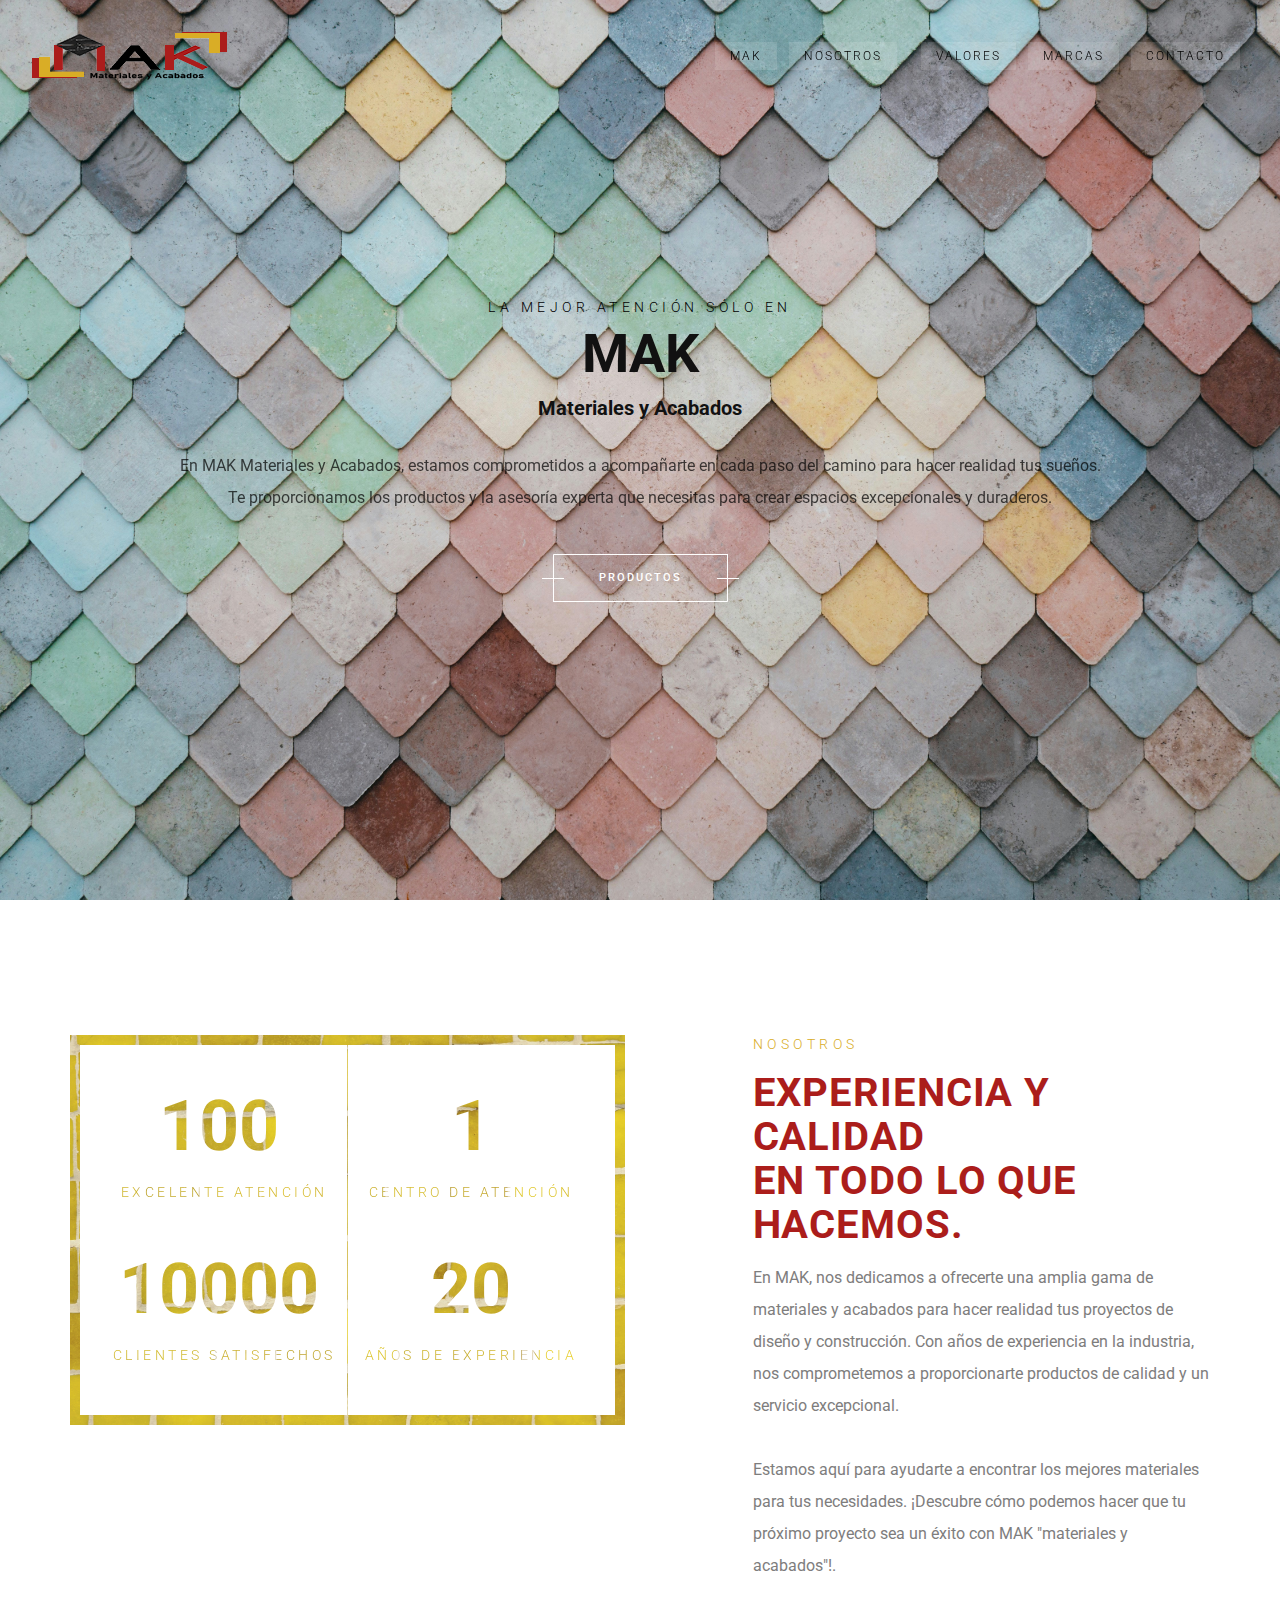
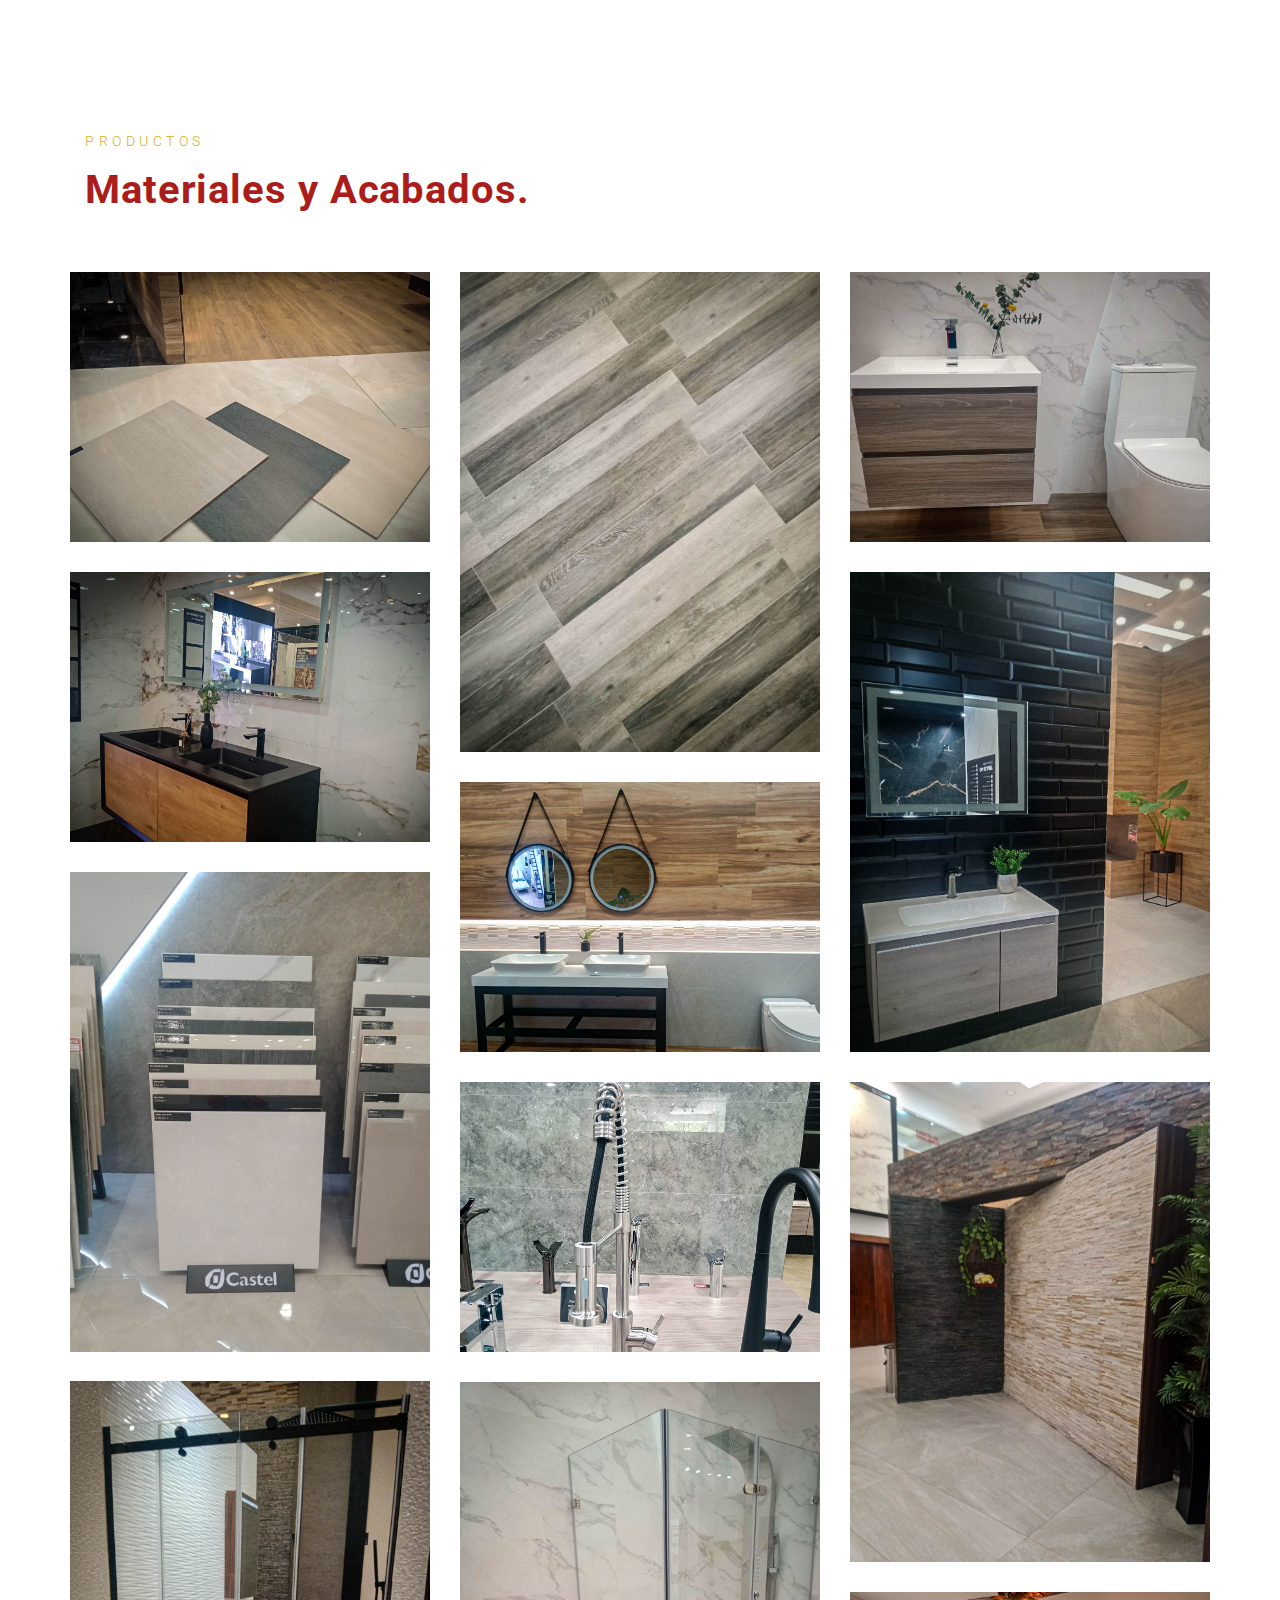
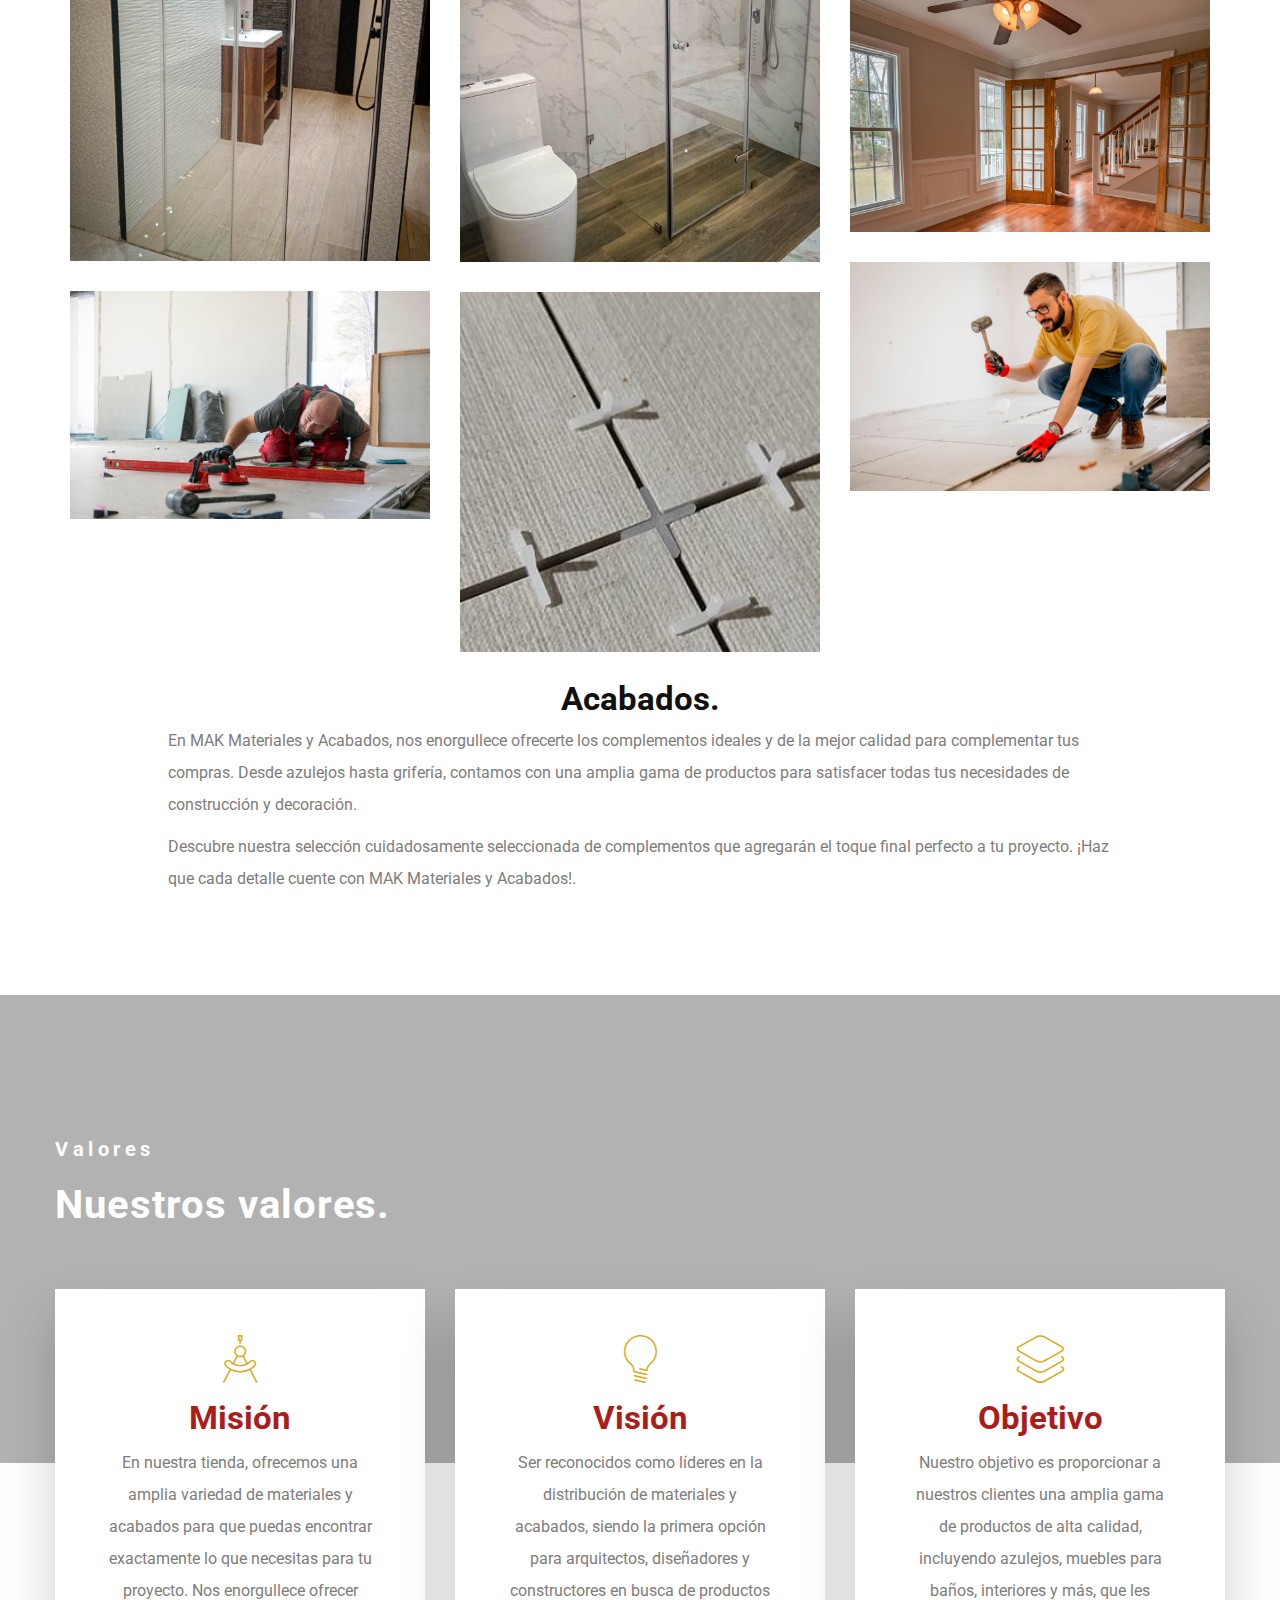
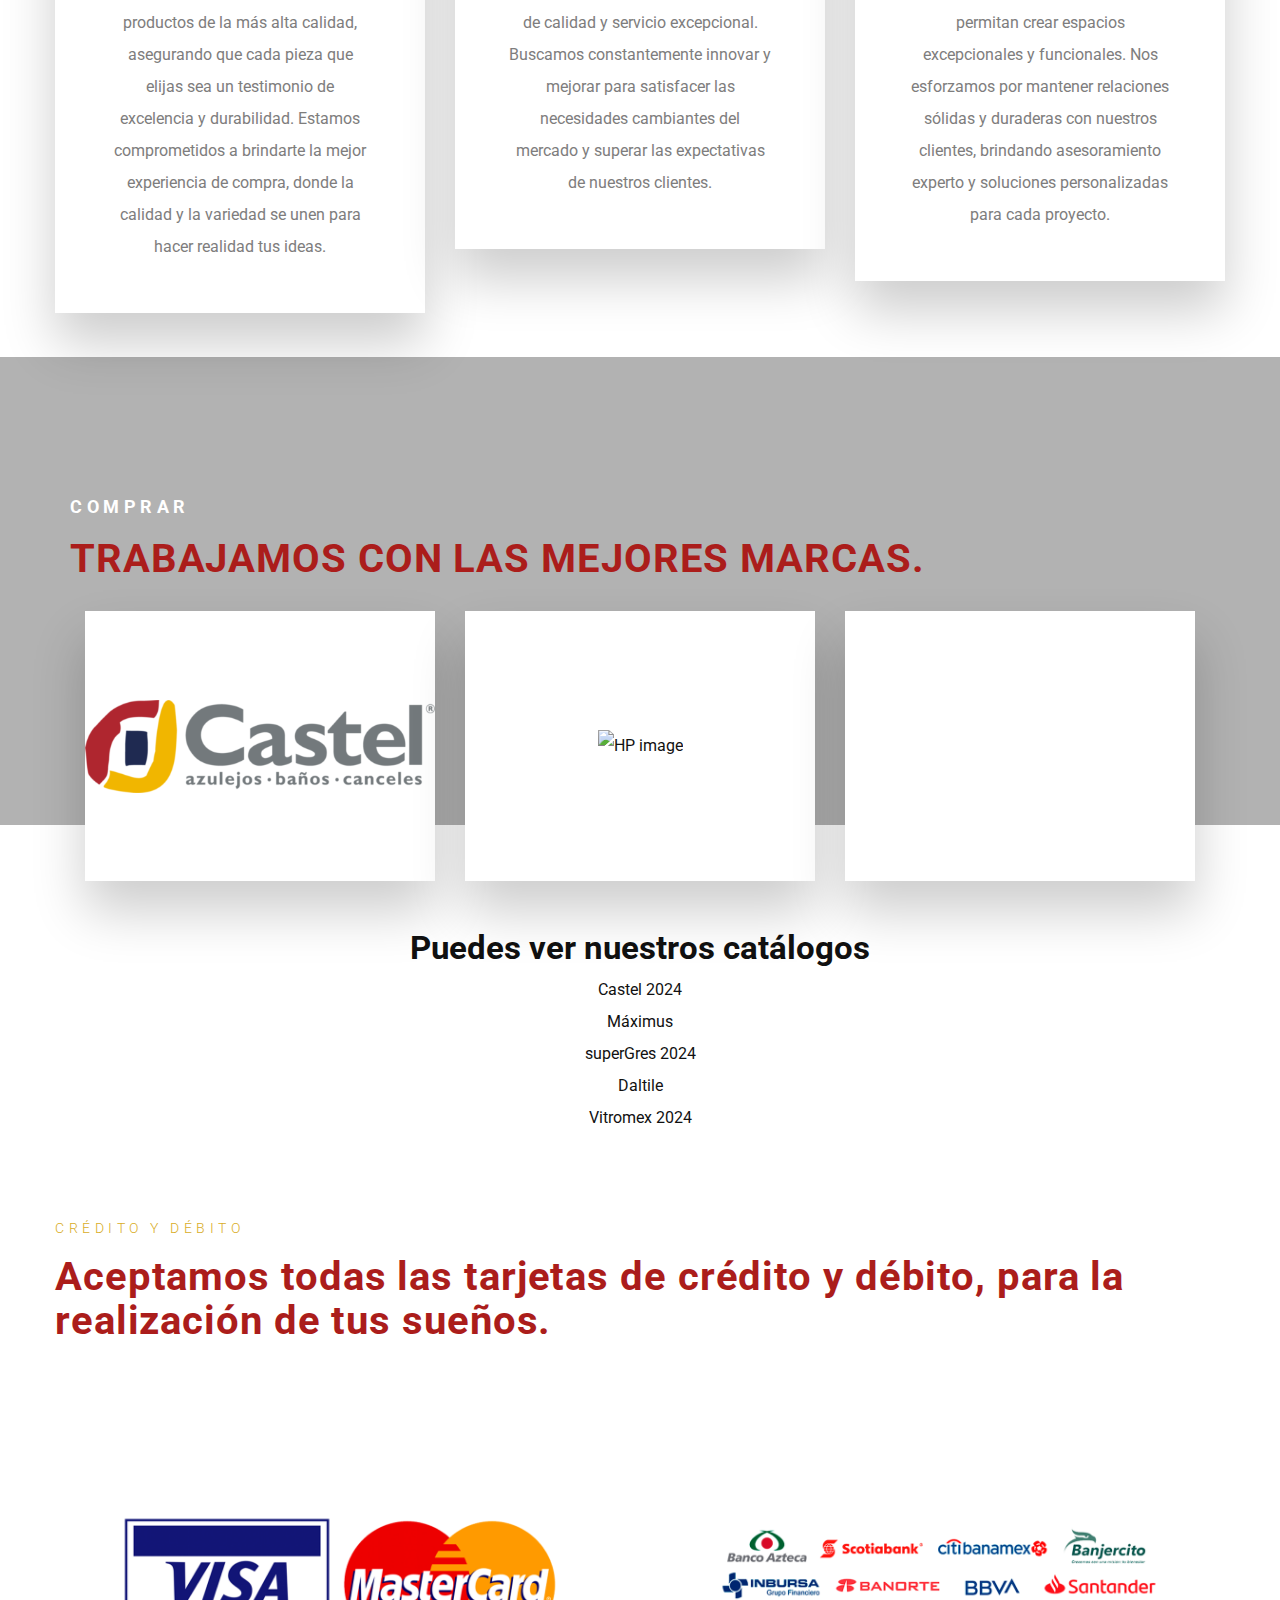
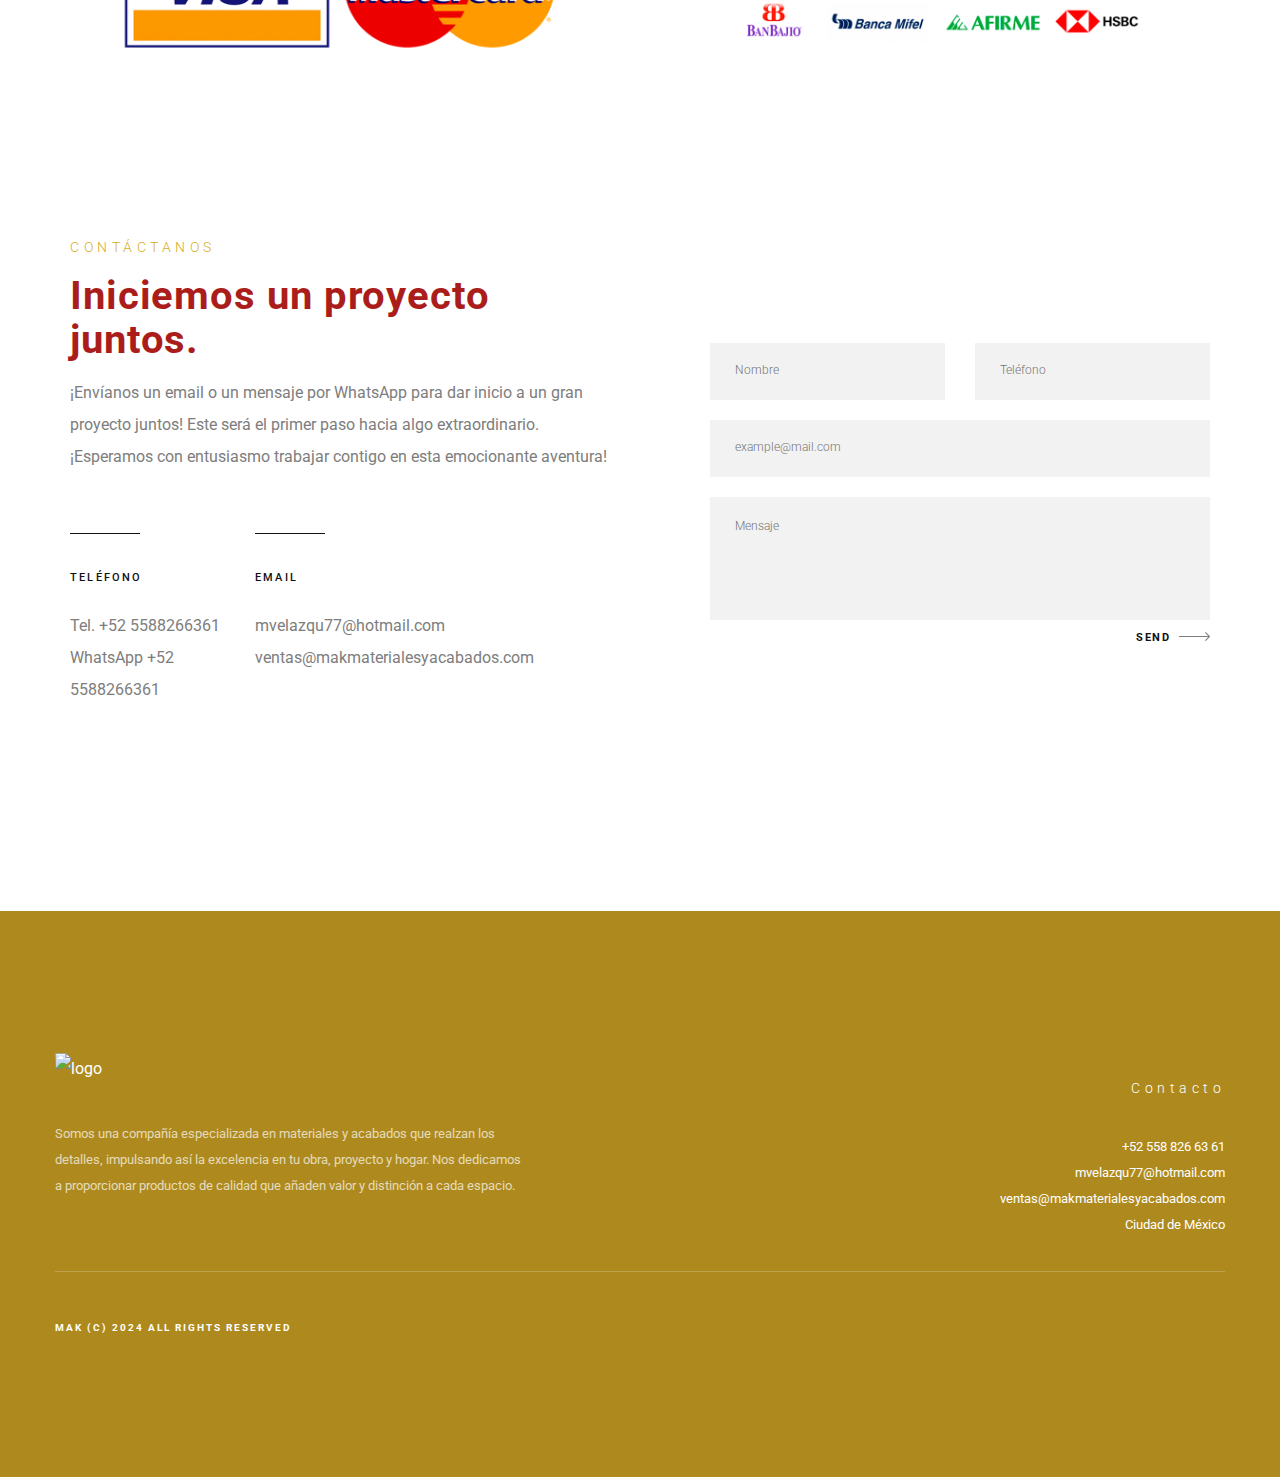
==== commit e01d44db: "corre0" ====
--- a/index.html
+++ b/index.html
@@ -870,7 +870,7 @@
                         </div>
                     </div>
                 </div>
-                <div class="col-sm-4 no-padd">
+                <div class="col-sm-8 no-padd">
                     <div class="adddress-block  ">
 
                         <div class="address-block-outer">
@@ -880,6 +880,8 @@
 
 
                             <p><a href="mailto:mvelazqu77@hotmail.com">mvelazqu77@hotmail.com</a><br />
+                            </p>
+                            <p><a href="mailto:ventas@makmaterialesyacabados.com">ventas@makmaterialesyacabados.com</a><br />
                             </p>
                         </div>
                     </div>
@@ -893,7 +895,7 @@
             <div class="vc_column-inner no-padd-md">
                 <div class="prague-formidable  vc_formidable">
                     <div class="frm_forms  with_frm_style frm_style_formidable-style-2-2" id="frm_form_3_container">
-                        <form enctype="multipart/form-data" method="post" class="frm-show-form contact-us-form" id="form_jgd6s">
+                        <form action="mailto:tucorreo@example.com" enctype="multipart/form-data" method="post" class="frm-show-form contact-us-form" id="form_jgd6s">
                             <div class="frm_form_fields ">
                                 <fieldset>
                                     <div class="frm_fields_container margin-md-0b">
@@ -983,6 +985,7 @@
                     <div class="footer-info-block-content">
                         <p><a href="tel: 5588266361">+52 558 826 63 61</a></p>
                         <p><a href="mailto:mvelazqu77@hotmail.com">mvelazqu77@hotmail.com</a></p>
+                        <p><a href="mailto:ventas@makmaterialesyacabados.com">ventas@makmaterialesyacabados.com</a></p>
                         <p>Ciudad de México</p>
                     </div>
 
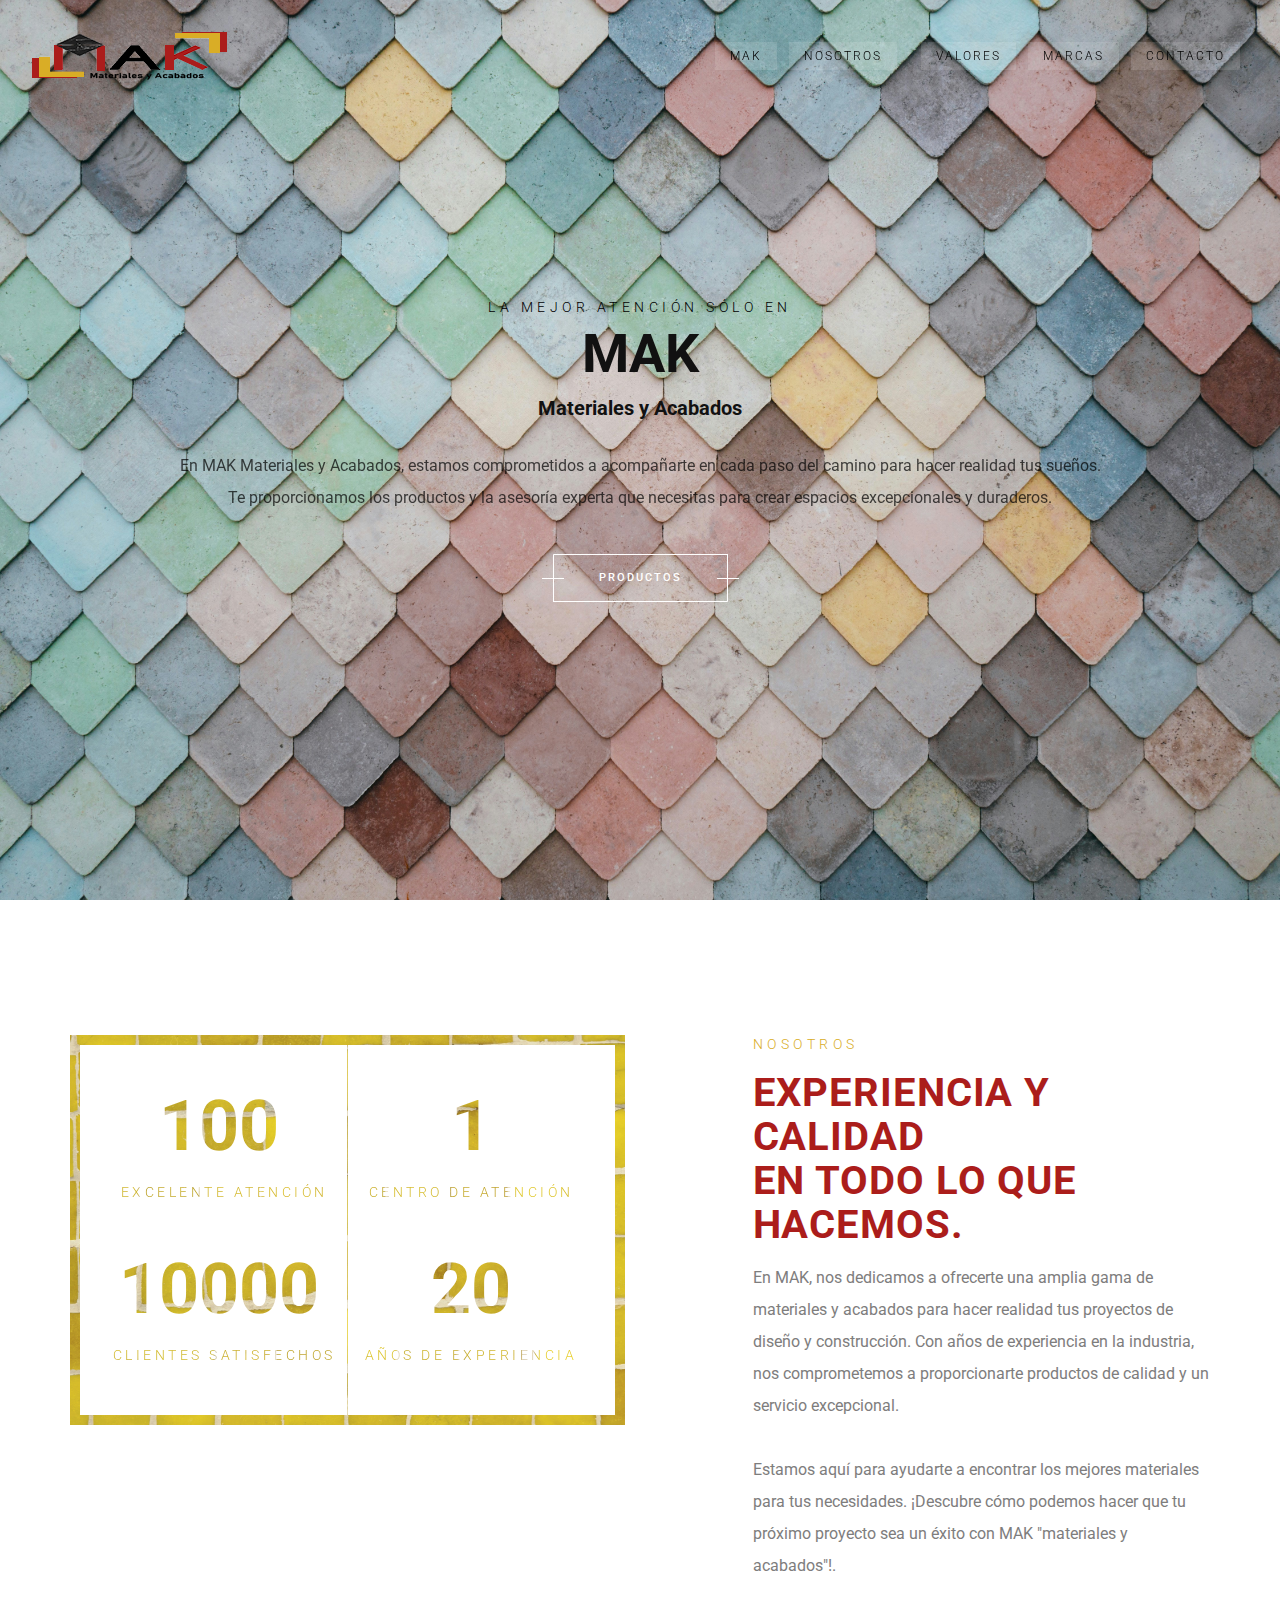
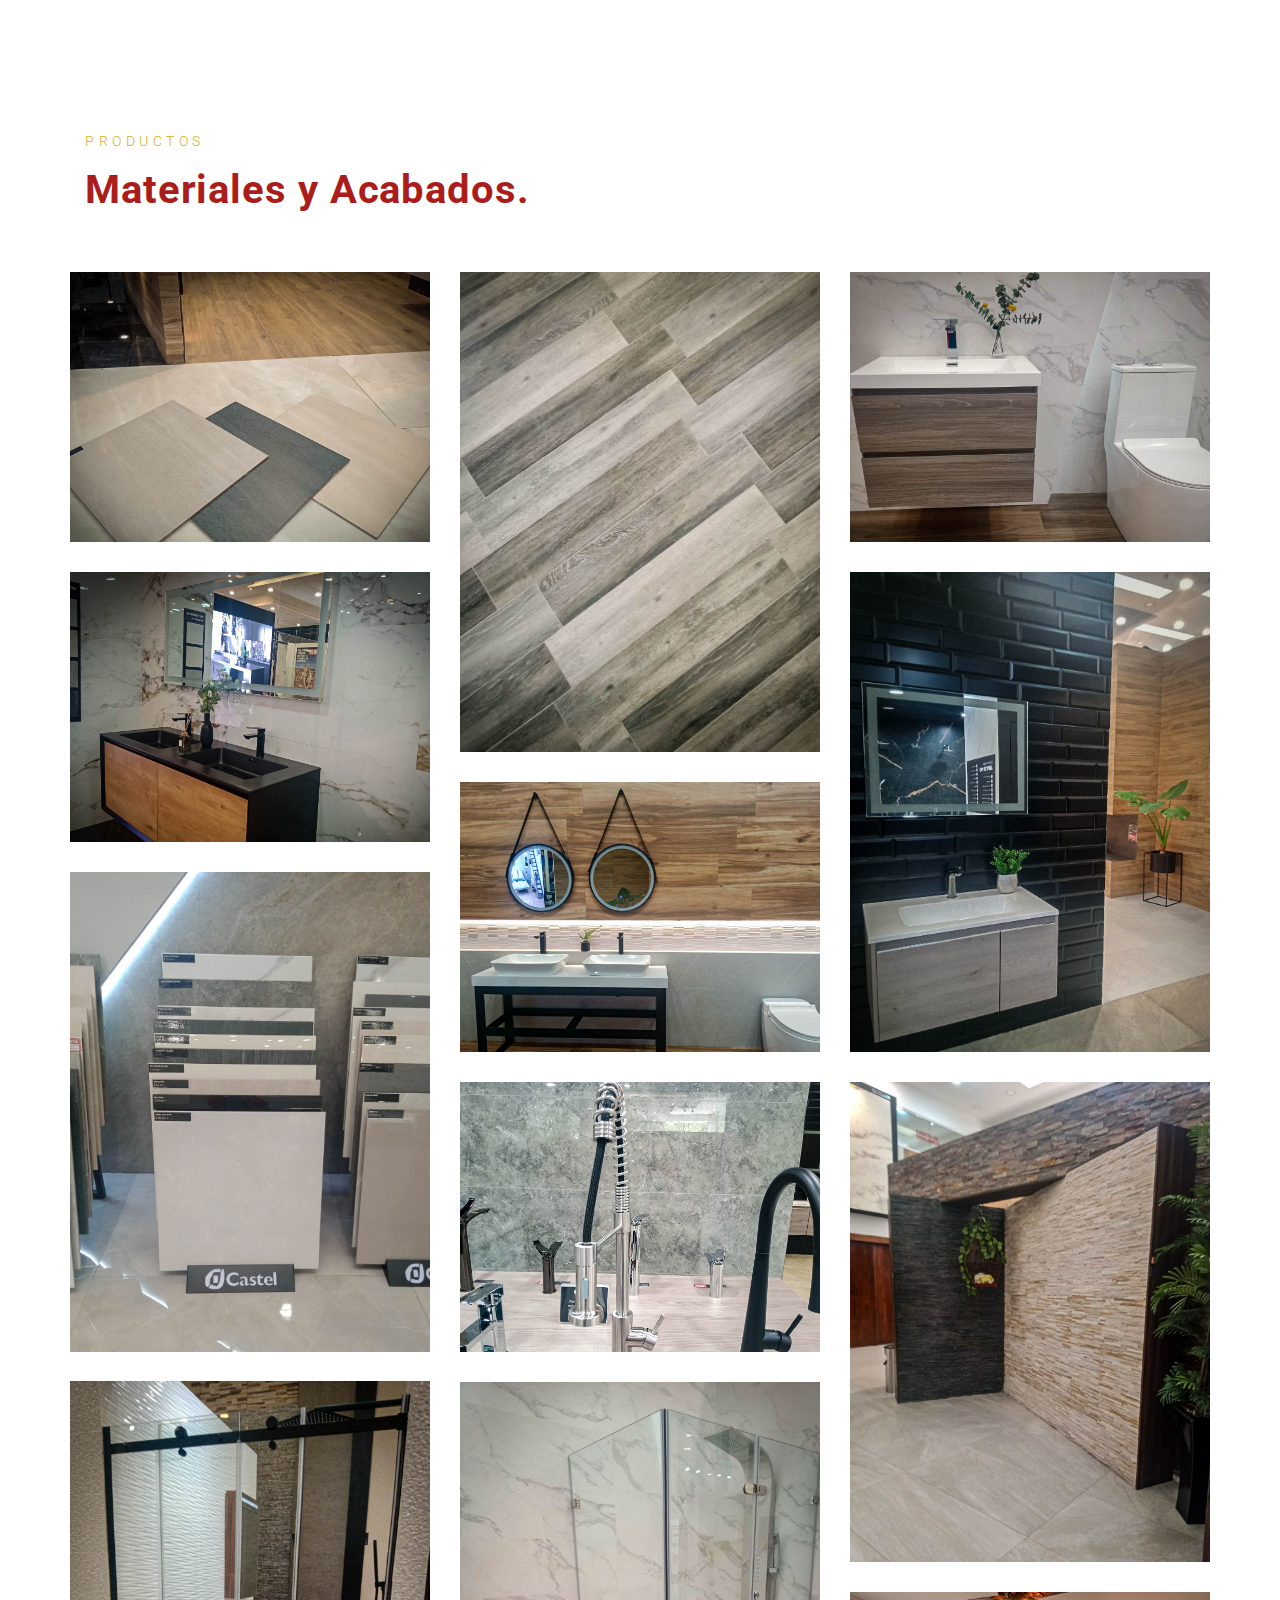
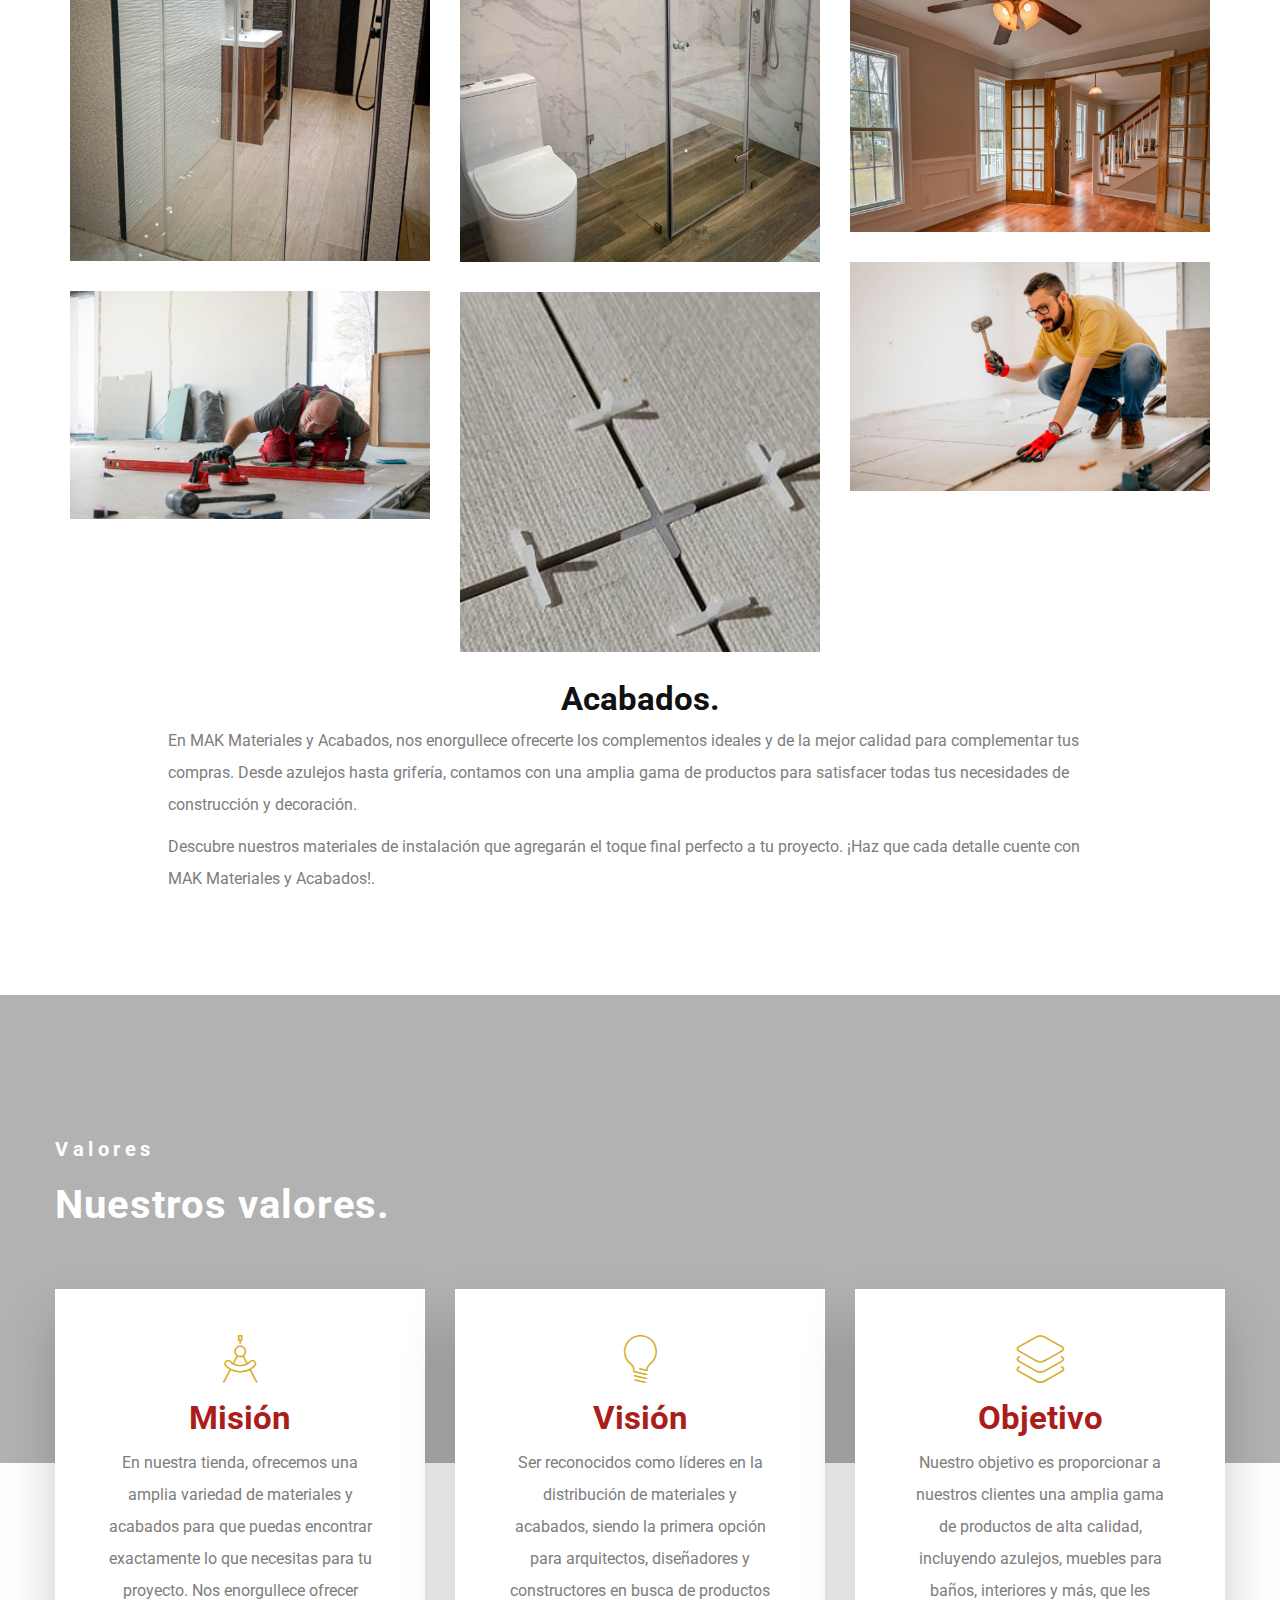
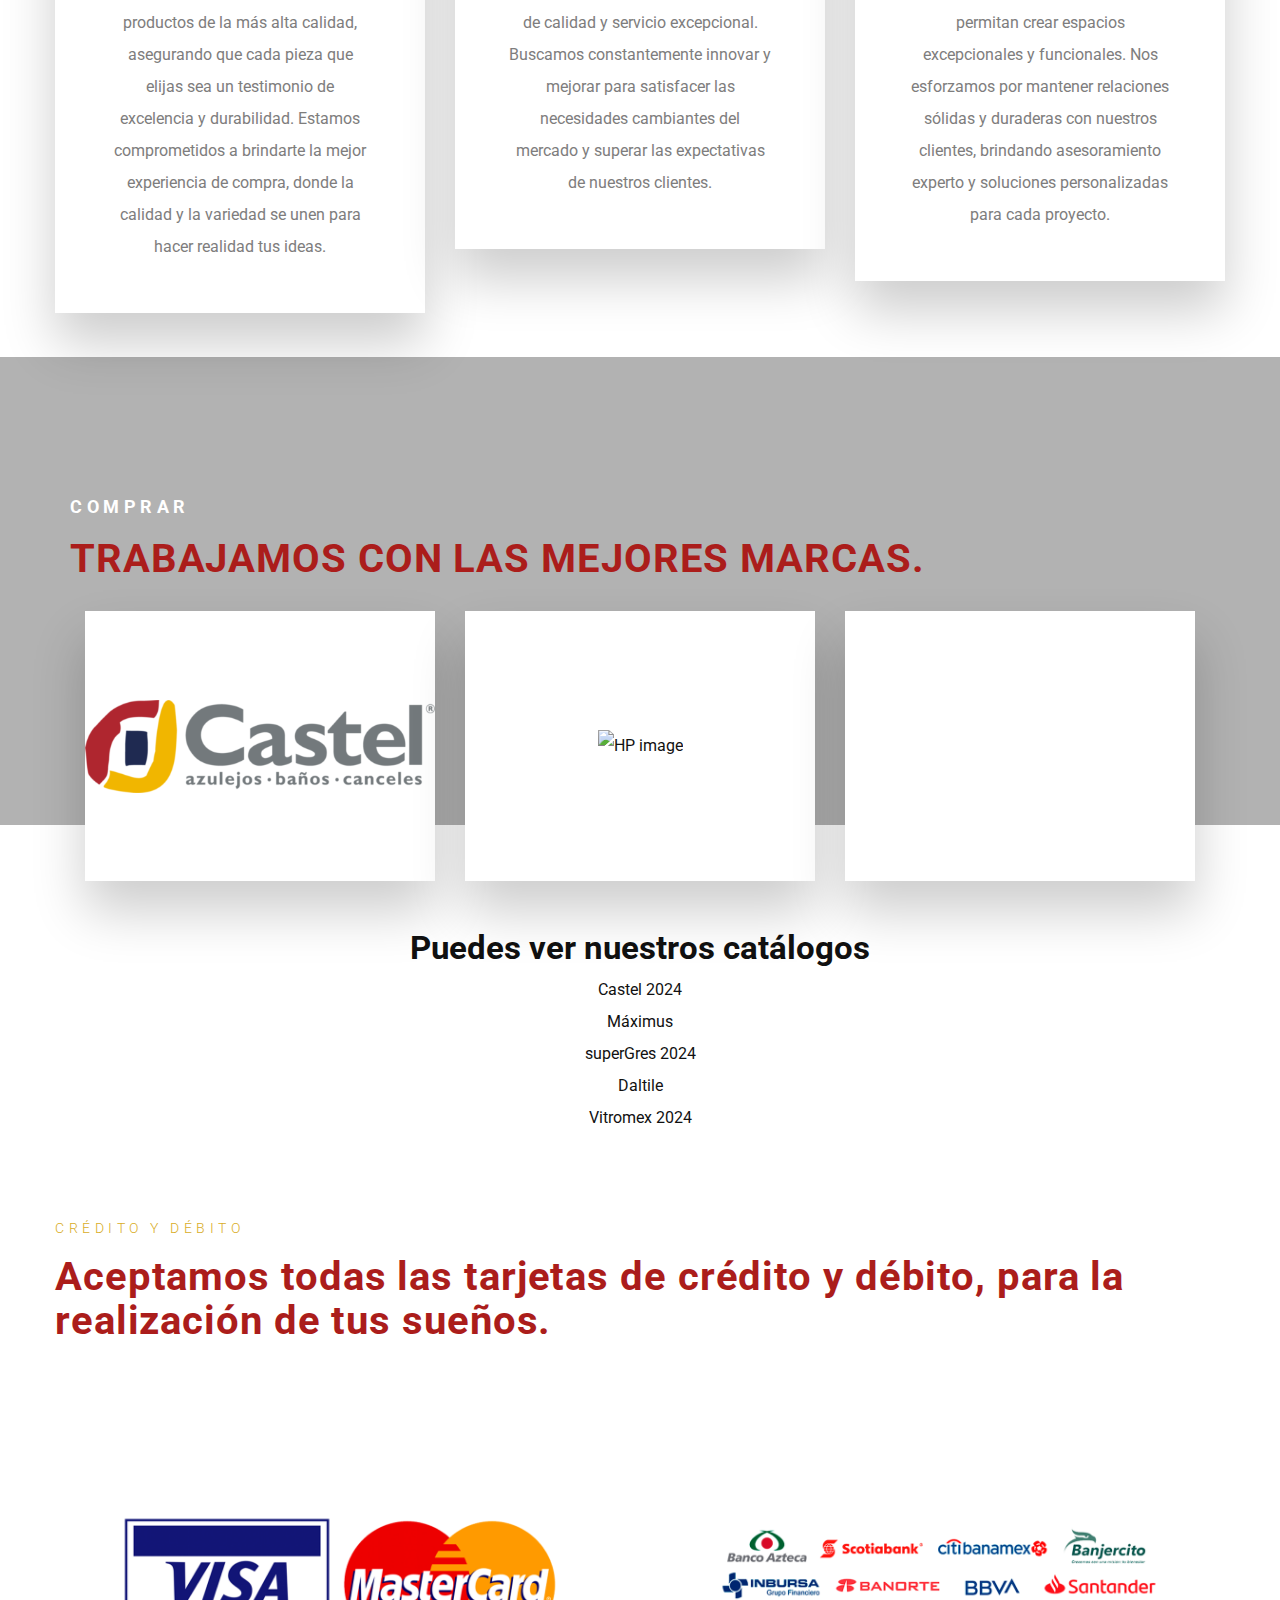
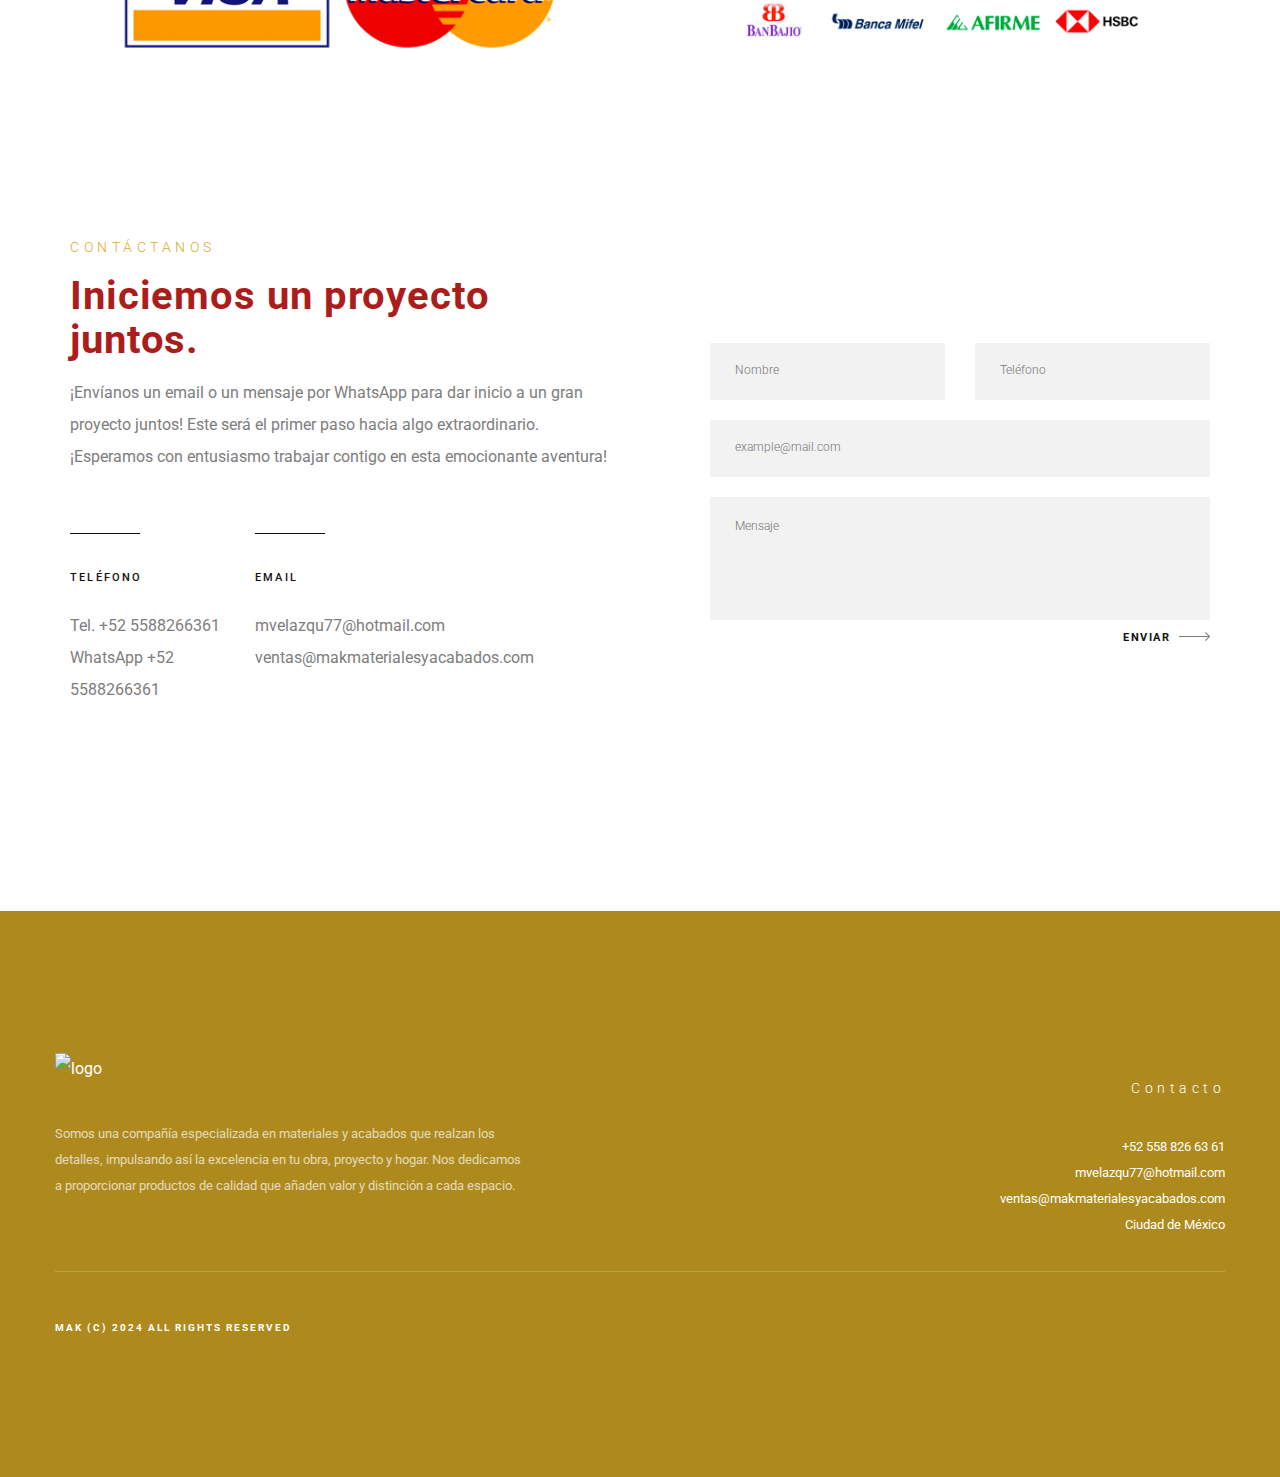
==== commit 7798a5d9: "last changes" ====
--- a/index.html
+++ b/index.html
@@ -1,5 +1,6 @@
 <!DOCTYPE html>
 <html lang="en">
+
 
 <head>
     <meta charset="utf-8" />
@@ -8,6 +9,8 @@
     <meta name="viewport" content="width=device-width, initial-scale=1">
     <meta name="format-detection" content="telephone=no" />
     <link rel="icon" href="img/logo32x32.ico" type="image/x-icon">
+    <meta http-equiv="Content-Security-Policy" content="upgrade-insecure-requests">
+
 
     <link rel="stylesheet" href="https://fonts.googleapis.com/css?family=Roboto:100,300,400,500,700">
     <link rel="stylesheet" href="css/swiper.min.css">
@@ -42,7 +45,7 @@
                 <img src="img/logo.png" class="image_logo" alt="logo image" /> </a>
         </div>
 
-        <div class="prague-header-wrapper">
+        <div id="navi2" class="prague-header-wrapper">
 
             <div id="navi" class="prague-navigation">
                 <div class="pargue-navigation-wrapper">
@@ -84,8 +87,8 @@
 
 
             <!-- mobile icon -->
-            <div hidden class="prague-nav-menu-icon">
-                <a href="#">
+            <div   class="prague-nav-menu-icon">
+                <a id="navi3" href="#">
                     <i></i>
                 </a>
             </div>
@@ -272,7 +275,7 @@
 
                                             <div class="project-masonry-item-content">
 
-                                                <h4 class="project-masonry-item-title">Piso</h4>
+                                                <h4 class="project-masonry-item-title">Piso tipo madera</h4>
                                                 <div class="project-masonry-item-category">Castel</div>
 
                                             </div>
@@ -558,7 +561,7 @@
                 <p>En MAK Materiales y Acabados, nos enorgullece ofrecerte los complementos ideales y de 
                     la mejor calidad para complementar tus compras. Desde azulejos hasta grifería, contamos 
                     con una amplia gama de productos para satisfacer todas tus necesidades de construcción y decoración. </p>
-                <p>Descubre nuestra selección cuidadosamente seleccionada de complementos que agregarán el toque final perfecto 
+                <p>Descubre nuestros materiales de instalación que agregarán el toque final perfecto 
                     a tu proyecto. ¡Haz que cada detalle cuente con MAK Materiales y Acabados!.</p>
 
 
@@ -767,7 +770,7 @@
                 <div hidden class="no-padd-left no-padd-right margin-lg-20t">
                     <div class="wrapper">
                         <div data-unique-key="139714cb2b9c35c987d2544328454258" class="js-load-more" data-start-page="1"
-                            data-max-page="5" data-next-link="http://prague.loc/page/2/">
+                            data-max-page="5" data-next-link="https://prague.loc/page/2/">
                             <div class="row prague_list prague_count_col1 prague_gap_col10  no-footer-content no-figure prague-load-wrapper"
                                 data-columns="prague_count_col1" data-gap="prague_gap_col10">
                                 <div class="project-list-item">
@@ -895,7 +898,7 @@
             <div class="vc_column-inner no-padd-md">
                 <div class="prague-formidable  vc_formidable">
                     <div class="frm_forms  with_frm_style frm_style_formidable-style-2-2" id="frm_form_3_container">
-                        <form action="mailto:tucorreo@example.com" enctype="multipart/form-data" method="post" class="frm-show-form contact-us-form" id="form_jgd6s">
+                        <form  enctype="multipart/form-data" method="post" class="frm-show-form contact-us-form" id="formulario-contacto">
                             <div class="frm_form_fields ">
                                 <fieldset>
                                     <div class="frm_fields_container margin-md-0b">
@@ -911,16 +914,16 @@
                                             <div class="col-md-6 col-sm-6">
                                                 <div id="frm_field_15_container" class="frm_form_field form-field  frm_required_field frm_none_container">
 
-                                                    <input type="text" id="field_tgfdg" name="item_meta[15]" value=""
+                                                    <input type="text" id="nombre" name="nombre" value=""
                                                         placeholder="Nombre" data-reqmsg="This field cannot be blank."
-                                                        data-invmsg="Name is invalid" />
+                                                        data-invmsg="Name is invalid" required/>
 
 
                                                 </div>
                                             </div>
                                             <div class="col-md-6 col-sm-6">
                                                 <div id="frm_field_16_container" class="frm_form_field form-field  frm_none_container">
-                                                    <input type="text" id="field_4bs9q" name="item_meta[16]" value=""
+                                                    <input type="text" id="telefono" name="telefono" value=""
                                                         placeholder="Teléfono" data-invmsg="Phone is invalid" />
 
 
@@ -928,14 +931,14 @@
                                             </div>
                                         </div>
                                         <div id="frm_field_17_container" class="frm_form_field form-field  frm_required_field frm_none_container">
-                                            <input type="email" id="field_1ghyp" name="item_meta[17]" value=""
+                                            <input type="email" id="email" name="email" value=""
                                                 placeholder="example@mail.com" data-reqmsg="This field cannot be blank."
                                                 data-invmsg="Email Address is invalid" />
 
 
                                         </div>
                                         <div id="frm_field_18_container" class="frm_form_field form-field  frm_none_container">
-                                            <textarea name="item_meta[18]" id="field_jy2v2" rows="5" placeholder="Mensaje"
+                                            <textarea name="mensaje" id="mensaje" rows="5" placeholder="Mensaje"
                                                 data-invmsg="Paragraph Text is invalid"></textarea>
 
                                         </div>
@@ -943,7 +946,7 @@
                                         <div class="frm_submit">
 
 
-                                            <input type="submit" value="Send" />
+                                            <input onclick="openMailClient()" type="submit" value="Enviar" />
                                             <span class="arrow-right"></span>
 
                                         </div>
@@ -969,7 +972,7 @@
                 <div class="prague-footer-main-block">
                     <div class="prague-logo">
                         <a href="index.html">
-                            <img src="#" data-lazy-src="img/logo.png" class="attachment-full size-full" alt="logo" />
+                            <img src="#" data-lazy-src="img/logo_2.png" class="attachment-full size-full" alt="logo" />
                         </a>
                     </div>
 
@@ -1040,17 +1043,38 @@
     <script src="js/all.js"></script>
 
     <script>
-       // Obtener todos los elementos del menú
-var menuItems = document.querySelectorAll('.main-menu li a');
-
-// Agregar un evento de clic a cada elemento del menú
-menuItems.forEach(function(item) {
-  item.addEventListener('click', function() {
-    // Mostrar el menú después de hacer clic
-    document.getElementById('navi').style.display = 'none';
-  });
-});
-    </script>
+        // Obtener el elemento del botón del menú
+        var navMenuIcon = document.querySelector('.prague-nav-menu-icon');
+      
+        // Obtener el elemento del botón navi2
+        var navi2Button = document.getElementById('navi3');
+      
+        // Obtener todos los elementos del menú
+        var menuItems = document.querySelectorAll('.main-menu li a');
+      
+        // Función para simular un clic en el botón navi2
+        function clickNavi2Button() {
+          navi2Button.click();
+        }
+      
+        // Agregar un evento de clic a cada elemento del menú
+        menuItems.forEach(function(item) {
+          item.addEventListener('click', function() {
+            // Simular un clic en el botón navi2
+            clickNavi2Button();
+          });
+        });
+      </script>
+      
+      <script>
+        function openMailClient() {
+            var email = 'ventas@makmaterialesyacabados.com';
+            var subject = 'comprar material';
+            var body = document.getElementById('mensaje').value
+            var mailtoLink = 'mailto:' + email + '?subject=' + encodeURIComponent(subject) + '&body=' + encodeURIComponent(body);
+            window.location.href = mailtoLink;
+        }
+        </script>
 
 </body>
 
